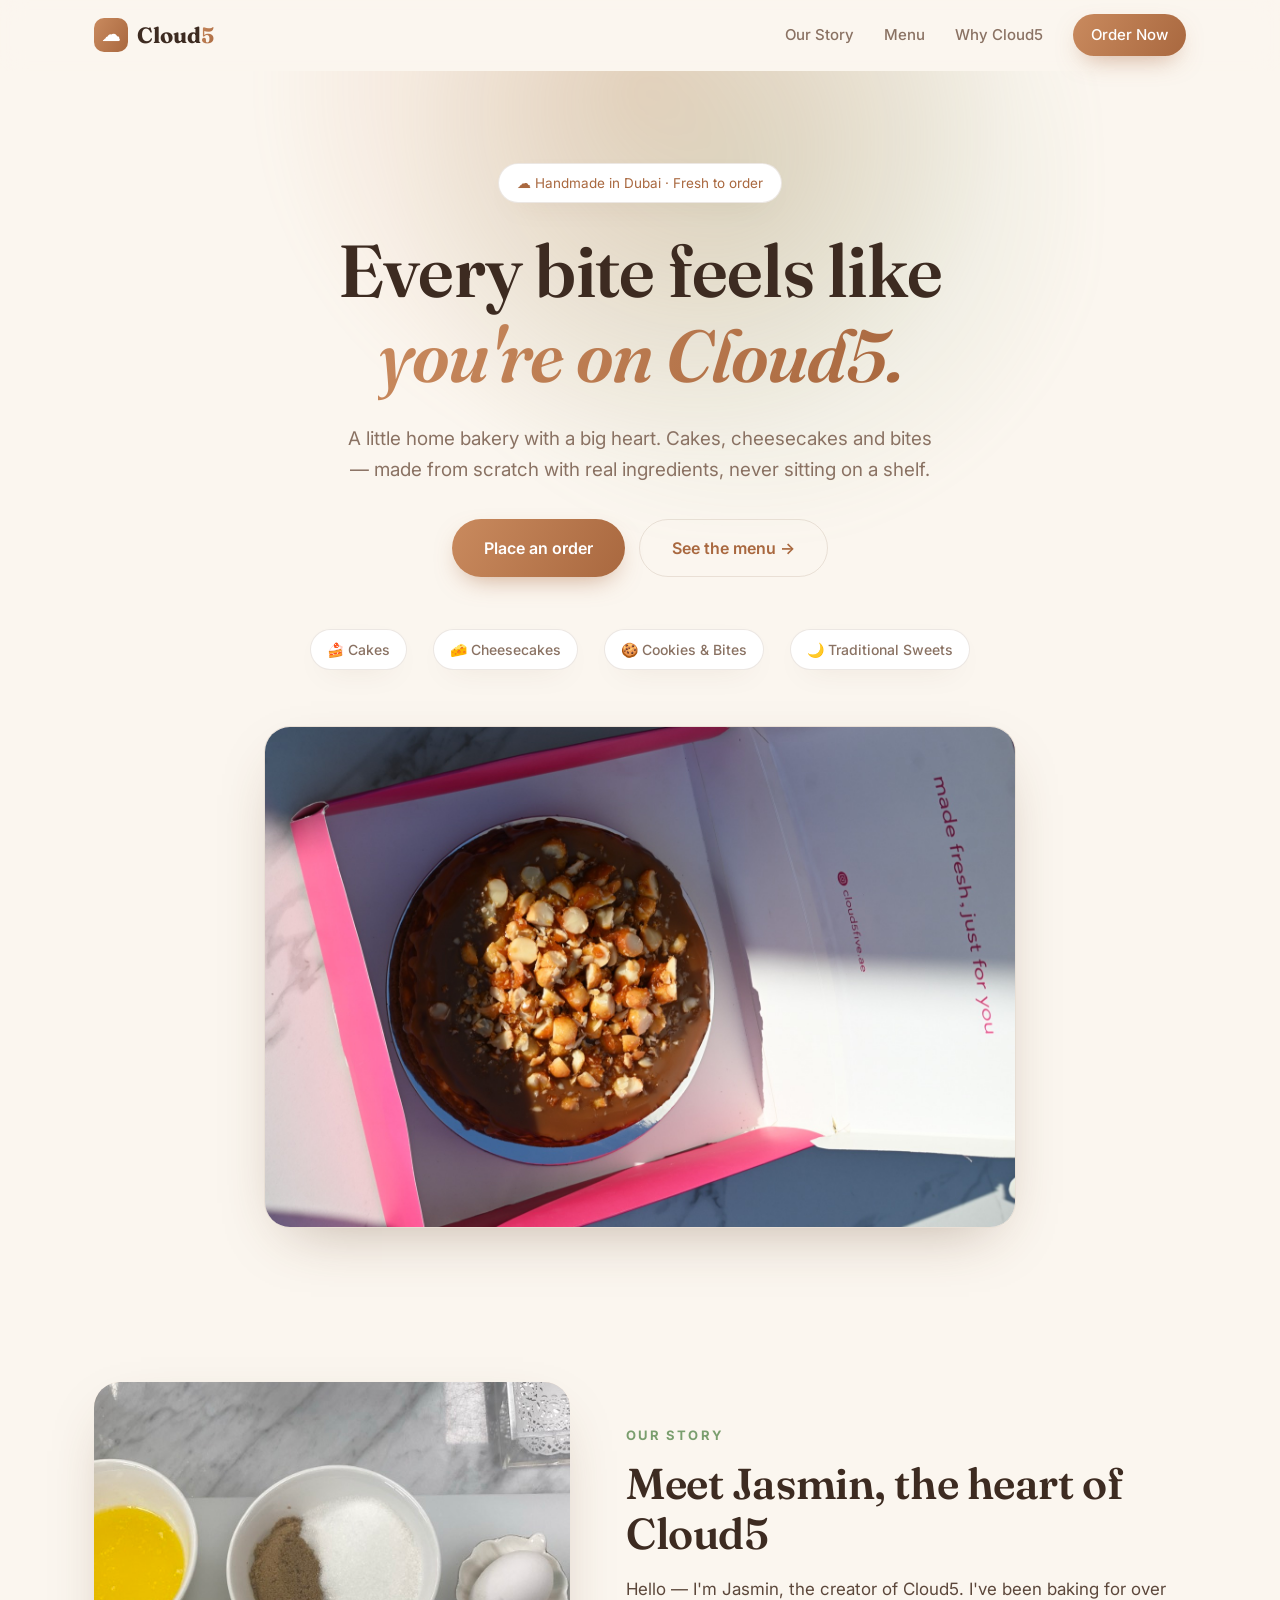
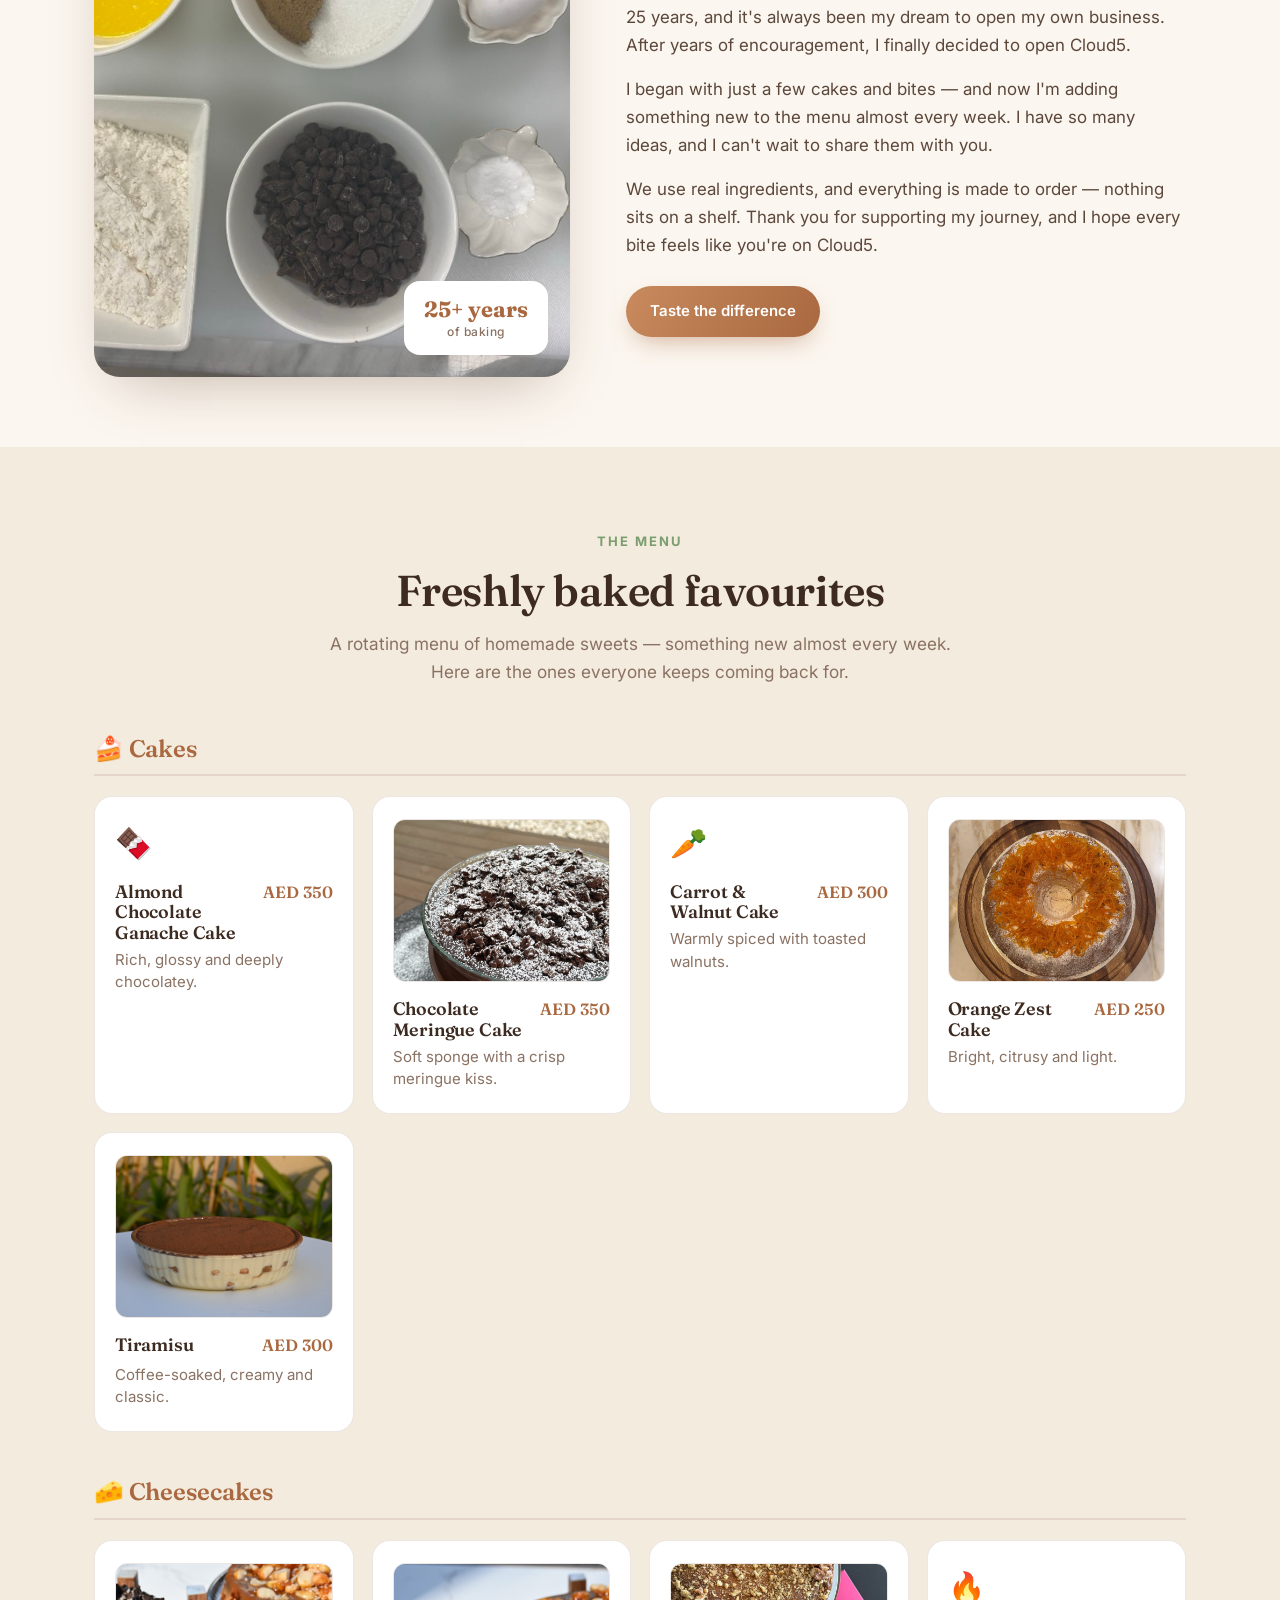
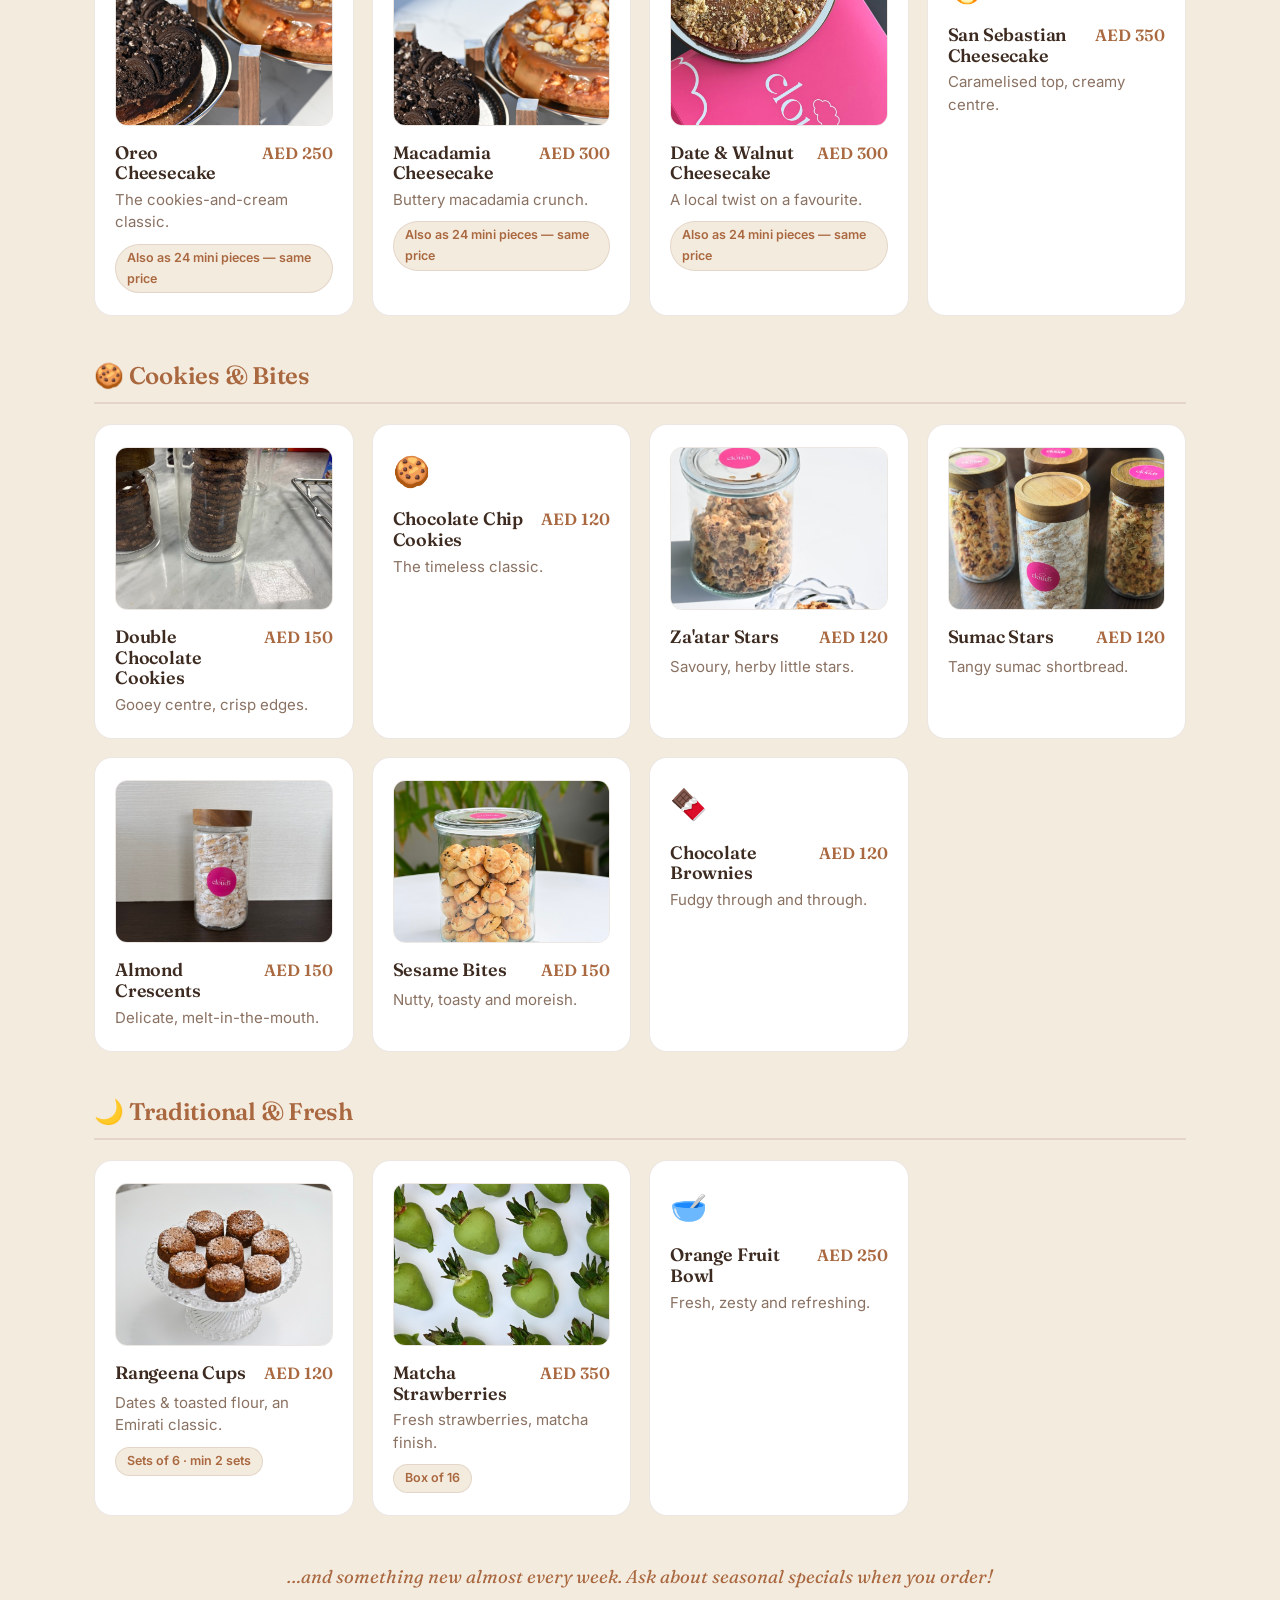
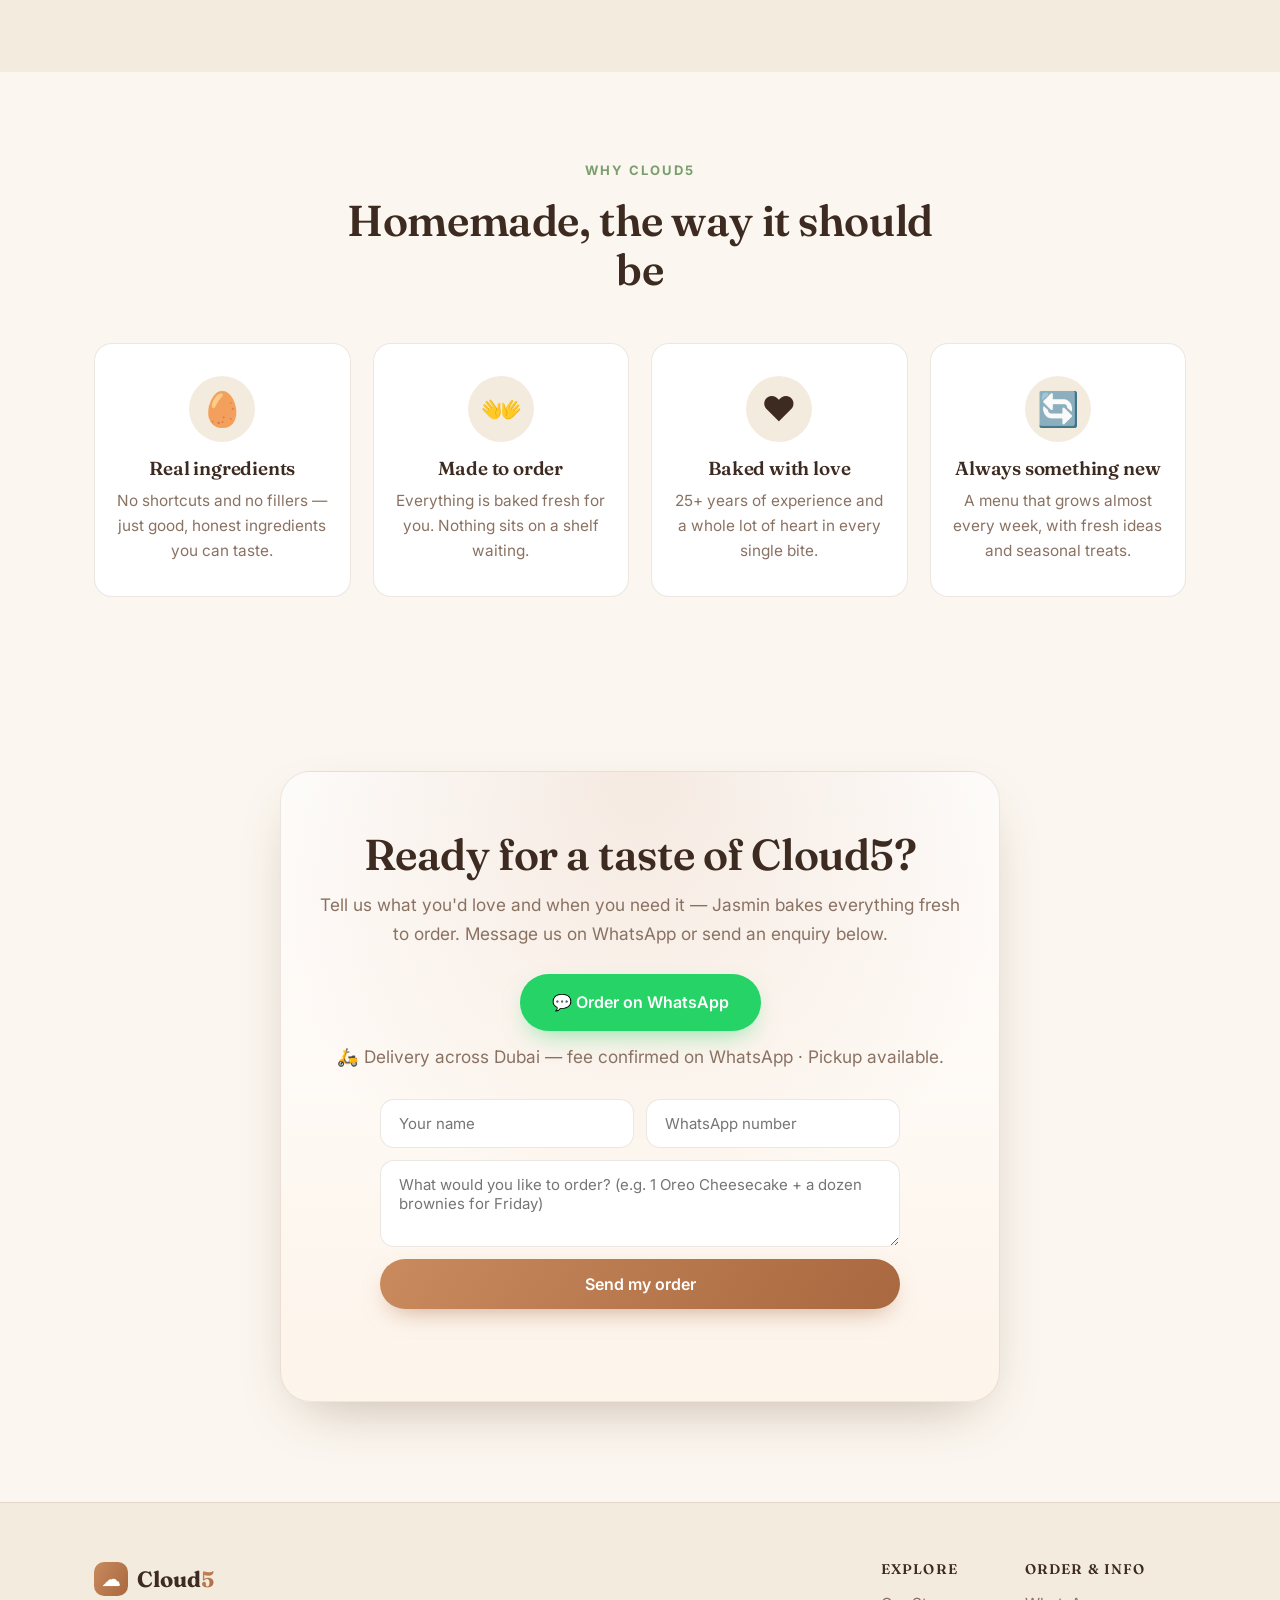
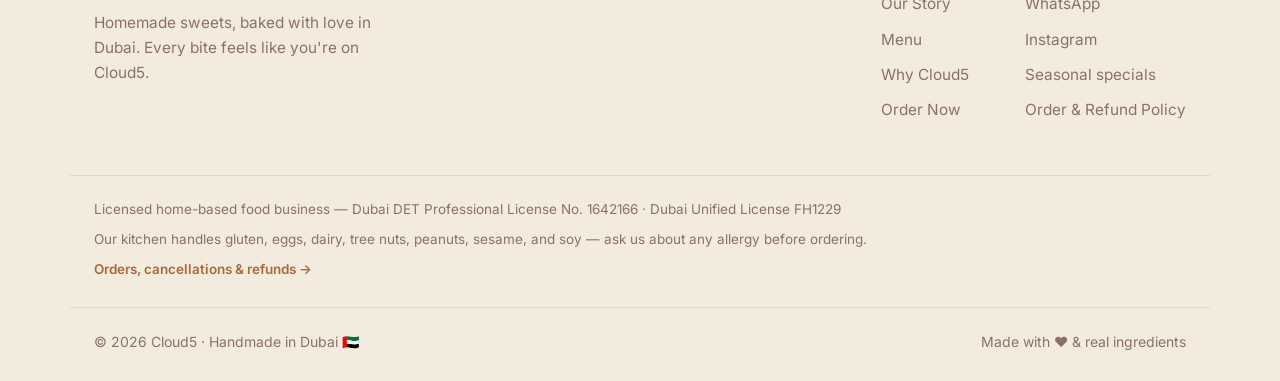
==== index.html @ f08a7a43 "Cloud5 website — initial launch Co-Authored-By: Claude Fable 5 <noreply@anthropic.com>" ====
<!DOCTYPE html>
<html lang="en">
<head>
  <meta charset="UTF-8" />
  <meta name="viewport" content="width=device-width, initial-scale=1.0" />
  <title>Cloud5 — Homemade Sweets, Baked with Love in Dubai</title>
  <meta name="description" content="Cloud5 is a home bakery by Jasmin — cakes, cheesecakes and bites made fresh to order with real ingredients. Every bite feels like you're on Cloud5." />
  <link rel="canonical" href="https://cloud5.ae/" />
  <meta property="og:title" content="Cloud5 — Homemade Sweets, Baked with Love in Dubai" />
  <meta property="og:description" content="Cloud5 is a home bakery by Jasmin — cakes, cheesecakes and bites made fresh to order with real ingredients. Every bite feels like you're on Cloud5." />
  <meta property="og:type" content="website" />
  <meta property="og:url" content="https://cloud5.ae/" />
  <meta property="og:image" content="https://cloud5.ae/assets/img/og-cover.jpg" />
  <link rel="preconnect" href="https://fonts.googleapis.com" />
  <link rel="preconnect" href="https://fonts.gstatic.com" crossorigin />
  <link href="https://fonts.googleapis.com/css2?family=Fraunces:opsz,wght@9..144,400;9..144,500;9..144,600;9..144,700&family=Inter:wght@400;500;600&display=swap" rel="stylesheet" />
  <link rel="stylesheet" href="styles.css" />
  <link rel="icon" href="data:image/svg+xml,<svg xmlns='http://www.w3.org/2000/svg' viewBox='0 0 100 100'><text y='.9em' font-size='88'>🧁</text></svg>" />
  <script type="application/ld+json">
  {
    "@context": "https://schema.org",
    "@type": "Bakery",
    "name": "Cloud5",
    "url": "https://cloud5.ae/",
    "servesCuisine": "Desserts",
    "address": {
      "@type": "PostalAddress",
      "addressLocality": "Dubai",
      "addressCountry": "AE"
    }
  }
  </script>
</head>
<body>
  <!-- Navigation -->
  <header class="nav" id="nav">
    <div class="container nav__inner">
      <a href="#top" class="brand">
        <span class="brand__mark">☁</span>
        <span class="brand__name">Cloud<span class="brand__five">5</span></span>
      </a>
      <nav class="nav__links" id="navLinks">
        <a href="#story">Our Story</a>
        <a href="#menu">Menu</a>
        <a href="#values">Why Cloud5</a>
        <a href="#order" class="btn btn--sm">Order Now</a>
      </nav>
      <button class="nav__toggle" id="navToggle" aria-label="Toggle menu" aria-expanded="false" aria-controls="navLinks">
        <span></span><span></span><span></span>
      </button>
    </div>
  </header>

  <!-- Hero -->
  <section class="hero" id="top">
    <div class="hero__glow"></div>
    <div class="container hero__inner">
      <span class="pill">☁ Handmade in Dubai · Fresh to order</span>
      <h1 class="hero__title">Every bite feels like<br /><span class="grad">you're on Cloud5.</span></h1>
      <p class="hero__sub">A little home bakery with a big heart. Cakes, cheesecakes and bites — made from scratch with real ingredients, never sitting on a shelf.</p>
      <div class="hero__cta">
        <a href="#order" class="btn btn--lg">Place an order</a>
        <a href="#menu" class="btn btn--ghost btn--lg">See the menu →</a>
      </div>
      <div class="hero__tags">
        <span>🍰 Cakes</span><span>🧀 Cheesecakes</span><span>🍪 Cookies &amp; Bites</span><span>🌙 Traditional Sweets</span>
      </div>
      <div class="hero__media">
        <img src="assets/img/hero.jpg" alt="Macadamia cheesecake in an open Cloud5 box — made fresh, just for you" width="1600" height="1066" fetchpriority="high" />
      </div>
    </div>
  </section>

  <!-- Story -->
  <section class="story" id="story">
    <div class="container story__grid">
      <div class="story__media" id="story-visual">
        <img class="story__img" src="assets/img/story-ingredients.jpg" alt="Fresh baking ingredients laid out in Jasmin's kitchen" loading="lazy" width="1000" height="750" />
        <div class="story__badge">25+ years<br /><small>of baking</small></div>
      </div>
      <div class="story__text">
        <span class="eyebrow">Our Story</span>
        <h2>Meet Jasmin, the heart of Cloud5</h2>
        <p>Hello — I'm Jasmin, the creator of Cloud5. I've been baking for over 25 years, and it's always been my dream to open my own business. After years of encouragement, I finally decided to open Cloud5.</p>
        <p>I began with just a few cakes and bites — and now I'm adding something new to the menu almost every week. I have so many ideas, and I can't wait to share them with you.</p>
        <p>We use real ingredients, and everything is made to order — nothing sits on a shelf. Thank you for supporting my journey, and I hope every bite feels like you're on Cloud5.</p>
        <a href="#order" class="btn">Taste the difference</a>
      </div>
    </div>
  </section>

  <!-- Menu -->
  <section class="menu" id="menu">
    <div class="container">
      <div class="section-head">
        <span class="eyebrow">The Menu</span>
        <h2>Freshly baked favourites</h2>
        <p>A rotating menu of homemade sweets — something new almost every week. Here are the ones everyone keeps coming back for.</p>
      </div>

      <div class="menu__group">
        <h3 class="menu__cat">🍰 Cakes</h3>
        <div class="menu__grid">
          <article class="item" data-product="almond-chocolate-ganache-cake"><span class="item__emoji">🍫</span><div class="item__head"><h4>Almond Chocolate Ganache Cake</h4><span class="item__price">AED 350</span></div><p>Rich, glossy and deeply chocolatey.</p></article>
          <article class="item" data-product="chocolate-meringue-cake"><img class="item__img" src="assets/img/menu-chocolate-meringue.jpg" alt="Chocolate Meringue Cake" loading="lazy" width="800" height="1422" /><div class="item__head"><h4>Chocolate Meringue Cake</h4><span class="item__price">AED 350</span></div><p>Soft sponge with a crisp meringue kiss.</p></article>
          <article class="item" data-product="carrot-walnut-cake"><span class="item__emoji">🥕</span><div class="item__head"><h4>Carrot &amp; Walnut Cake</h4><span class="item__price">AED 300</span></div><p>Warmly spiced with toasted walnuts.</p></article>
          <article class="item" data-product="orange-zest-cake"><img class="item__img" src="assets/img/menu-orange-zest.jpg" alt="Orange Zest Cake" loading="lazy" width="800" height="1422" /><div class="item__head"><h4>Orange Zest Cake</h4><span class="item__price">AED 250</span></div><p>Bright, citrusy and light.</p></article>
          <article class="item" data-product="tiramisu"><img class="item__img" src="assets/img/menu-tiramisu.jpg" alt="Tiramisu" loading="lazy" width="800" height="533" /><div class="item__head"><h4>Tiramisu</h4><span class="item__price">AED 300</span></div><p>Coffee-soaked, creamy and classic.</p></article>
        </div>
      </div>

      <div class="menu__group">
        <h3 class="menu__cat">🧀 Cheesecakes</h3>
        <div class="menu__grid">
          <article class="item" data-product="oreo-cheesecake"><img class="item__img" src="assets/img/menu-oreo.jpg" alt="Oreo Cheesecake" loading="lazy" width="800" height="800" /><div class="item__head"><h4>Oreo Cheesecake</h4><span class="item__price">AED 250</span></div><p>The cookies-and-cream classic.</p><span class="item__note">Also as 24 mini pieces — same price</span></article>
          <article class="item" data-product="macadamia-cheesecake"><img class="item__img" src="assets/img/menu-macadamia.jpg" alt="Macadamia Cheesecake" loading="lazy" width="800" height="800" /><div class="item__head"><h4>Macadamia Cheesecake</h4><span class="item__price">AED 300</span></div><p>Buttery macadamia crunch.</p><span class="item__note">Also as 24 mini pieces — same price</span></article>
          <article class="item" data-product="date-walnut-cheesecake"><img class="item__img" src="assets/img/menu-date-walnut.jpg" alt="Date &amp; Walnut Cheesecake" loading="lazy" width="800" height="1422" /><div class="item__head"><h4>Date &amp; Walnut Cheesecake</h4><span class="item__price">AED 300</span></div><p>A local twist on a favourite.</p><span class="item__note">Also as 24 mini pieces — same price</span></article>
          <article class="item" data-product="san-sebastian-cheesecake"><span class="item__emoji">🔥</span><div class="item__head"><h4>San Sebastian Cheesecake</h4><span class="item__price">AED 350</span></div><p>Caramelised top, creamy centre.</p></article>
        </div>
      </div>

      <div class="menu__group">
        <h3 class="menu__cat">🍪 Cookies &amp; Bites</h3>
        <div class="menu__grid">
          <article class="item" data-product="double-chocolate-cookies"><img class="item__img" src="assets/img/menu-double-chocolate.jpg" alt="Double Chocolate Cookies" loading="lazy" width="800" height="1066" /><div class="item__head"><h4>Double Chocolate Cookies</h4><span class="item__price">AED 150</span></div><p>Gooey centre, crisp edges.</p></article>
          <article class="item" data-product="chocolate-chip-cookies"><span class="item__emoji">🍪</span><div class="item__head"><h4>Chocolate Chip Cookies</h4><span class="item__price">AED 120</span></div><p>The timeless classic.</p></article>
          <article class="item" data-product="zaatar-stars"><img class="item__img" src="assets/img/menu-zaatar-stars.jpg" alt="Za'atar Stars" loading="lazy" width="533" height="800" /><div class="item__head"><h4>Za'atar Stars</h4><span class="item__price">AED 120</span></div><p>Savoury, herby little stars.</p></article>
          <article class="item" data-product="sumac-stars"><img class="item__img" src="assets/img/menu-cookie-jars.jpg" alt="Sumac Stars" loading="lazy" width="800" height="1066" /><div class="item__head"><h4>Sumac Stars</h4><span class="item__price">AED 120</span></div><p>Tangy sumac shortbread.</p></article>
          <article class="item" data-product="almond-crescents"><img class="item__img" src="assets/img/menu-almond-crescents.jpg" alt="Almond Crescents" loading="lazy" width="600" height="800" /><div class="item__head"><h4>Almond Crescents</h4><span class="item__price">AED 150</span></div><p>Delicate, melt-in-the-mouth.</p></article>
          <article class="item" data-product="sesame-bites"><img class="item__img" src="assets/img/menu-sesame-bites.jpg" alt="Sesame Bites" loading="lazy" width="800" height="1200" /><div class="item__head"><h4>Sesame Bites</h4><span class="item__price">AED 150</span></div><p>Nutty, toasty and moreish.</p></article>
          <article class="item" data-product="chocolate-brownies"><span class="item__emoji">🍫</span><div class="item__head"><h4>Chocolate Brownies</h4><span class="item__price">AED 120</span></div><p>Fudgy through and through.</p></article>
        </div>
      </div>

      <div class="menu__group">
        <h3 class="menu__cat">🌙 Traditional &amp; Fresh</h3>
        <div class="menu__grid">
          <article class="item" data-product="rangeena-cups"><img class="item__img" src="assets/img/menu-rangeena-cups.jpg" alt="Rangeena Cups" loading="lazy" width="800" height="533" /><div class="item__head"><h4>Rangeena Cups</h4><span class="item__price">AED 120</span></div><p>Dates &amp; toasted flour, an Emirati classic.</p><span class="item__note">Sets of 6 · min 2 sets</span></article>
          <article class="item" data-product="matcha-strawberries"><img class="item__img" src="assets/img/menu-matcha-strawberries.jpg" alt="Matcha Strawberries" loading="lazy" width="800" height="533" /><div class="item__head"><h4>Matcha Strawberries</h4><span class="item__price">AED 350</span></div><p>Fresh strawberries, matcha finish.</p><span class="item__note">Box of 16</span></article>
          <article class="item" data-product="orange-fruit-bowl"><span class="item__emoji">🥣</span><div class="item__head"><h4>Orange Fruit Bowl</h4><span class="item__price">AED 250</span></div><p>Fresh, zesty and refreshing.</p></article>
        </div>
      </div>

      <p class="menu__note">…and something new almost every week. Ask about seasonal specials when you order!</p>
    </div>
  </section>

  <!-- Values -->
  <section class="values" id="values">
    <div class="container">
      <div class="section-head">
        <span class="eyebrow">Why Cloud5</span>
        <h2>Homemade, the way it should be</h2>
      </div>
      <div class="values__grid">
        <article class="vcard"><div class="vcard__icon">🥚</div><h3>Real ingredients</h3><p>No shortcuts and no fillers — just good, honest ingredients you can taste.</p></article>
        <article class="vcard"><div class="vcard__icon">👐</div><h3>Made to order</h3><p>Everything is baked fresh for you. Nothing sits on a shelf waiting.</p></article>
        <article class="vcard"><div class="vcard__icon">❤️</div><h3>Baked with love</h3><p>25+ years of experience and a whole lot of heart in every single bite.</p></article>
        <article class="vcard"><div class="vcard__icon">🔄</div><h3>Always something new</h3><p>A menu that grows almost every week, with fresh ideas and seasonal treats.</p></article>
      </div>
    </div>
  </section>

  <!-- Order / Contact -->
  <section class="cta" id="order">
    <div class="container cta__inner">
      <div class="cta__glow"></div>
      <h2>Ready for a taste of Cloud5?</h2>
      <p>Tell us what you'd love and when you need it — Jasmin bakes everything fresh to order. Message us on WhatsApp or send an enquiry below.</p>
      <a class="btn btn--lg btn--wa" id="waBtn" data-wa href="#order" target="_blank" rel="noopener">💬 Order on WhatsApp</a>
      <p class="cta__delivery">🛵 Delivery across Dubai — fee confirmed on WhatsApp · Pickup available.</p>

      <form class="cta__form" id="orderForm" novalidate>
        <div class="cta__row">
          <input type="text" id="name" placeholder="Your name" aria-label="Your name" required />
          <input type="tel" id="phone" placeholder="WhatsApp number" aria-label="WhatsApp number" required />
        </div>
        <textarea id="details" rows="3" placeholder="What would you like to order? (e.g. 1 Oreo Cheesecake + a dozen brownies for Friday)" aria-label="Order details" required></textarea>
        <button type="submit" class="btn btn--lg btn--block">Send my order</button>
      </form>
      <p class="cta__note" id="formNote"></p>
    </div>
  </section>

  <!-- Footer -->
  <footer class="footer">
    <div class="container footer__inner">
      <div class="footer__brand">
        <a href="#top" class="brand"><span class="brand__mark">☁</span><span class="brand__name">Cloud<span class="brand__five">5</span></span></a>
        <p>Homemade sweets, baked with love in Dubai. Every bite feels like you're on Cloud5.</p>
      </div>
      <div class="footer__cols">
        <div><h4>Explore</h4><a href="#story">Our Story</a><a href="#menu">Menu</a><a href="#values">Why Cloud5</a><a href="#order">Order Now</a></div>
        <div><h4>Order &amp; Info</h4><a data-wa href="#order" target="_blank" rel="noopener">WhatsApp</a><a href="https://www.instagram.com/cloud5.ae/" target="_blank" rel="noopener">Instagram</a><a href="#menu">Seasonal specials</a><a href="policy.html">Order &amp; Refund Policy</a></div>
      </div>
    </div>
    <div class="container footer__legal">
      <p>Licensed home-based food business — Dubai DET Professional License No. 1642166 · Dubai Unified License FH1229</p>
      <p>Our kitchen handles gluten, eggs, dairy, tree nuts, peanuts, sesame, and soy — ask us about any allergy before ordering.</p>
      <p><a href="policy.html">Orders, cancellations &amp; refunds →</a></p>
    </div>
    <div class="container footer__bottom">
      <span>© <span id="year"></span> Cloud5 · Handmade in Dubai 🇦🇪</span>
      <span class="footer__tag">Made with ❤️ &amp; real ingredients</span>
    </div>
  </footer>

  <script src="script.js"></script>
</body>
</html>
---- styles.css ----
/* ===== Cloud5 — warm home-bakery styles ===== */
:root {
  --bg: #fbf6ef;          /* warm cream */
  --bg-2: #f4ebdf;        /* deeper cream */
  --surface: #ffffff;
  --border: rgba(120, 85, 60, 0.14);
  --text: #3d2b21;        /* warm dark brown */
  --muted: #8a7263;
  --brand: #c98a5e;       /* caramel */
  --brand-deep: #a9683f;  /* toasted */
  --accent: #7a9e6e;      /* pistachio */
  --rose: #d98b8b;
  --grad: linear-gradient(120deg, #c98a5e 0%, #a9683f 100%);
  --radius: 18px;
  --radius-sm: 12px;
  --shadow: 0 22px 60px -26px rgba(90, 55, 30, 0.4);
  --shadow-sm: 0 10px 30px -18px rgba(90, 55, 30, 0.35);
  --maxw: 1140px;
  --serif: "Fraunces", Georgia, "Times New Roman", serif;
  --sans: "Inter", -apple-system, BlinkMacSystemFont, "Segoe UI", Roboto, sans-serif;
}

* { box-sizing: border-box; margin: 0; padding: 0; }
html { scroll-behavior: smooth; }
body {
  font-family: var(--sans);
  background: var(--bg);
  color: var(--text);
  line-height: 1.65;
  overflow-x: hidden;
  -webkit-font-smoothing: antialiased;
}
.container { width: 100%; max-width: var(--maxw); margin: 0 auto; padding: 0 24px; }
a { color: inherit; text-decoration: none; }
h1, h2, h3, h4 { font-family: var(--serif); font-weight: 600; letter-spacing: -0.01em; line-height: 1.15; }

/* ===== Buttons ===== */
.btn {
  display: inline-flex; align-items: center; justify-content: center; gap: 8px;
  background: var(--grad); color: #fff; font-weight: 600; font-family: var(--sans);
  padding: 13px 24px; border: none; border-radius: 999px; cursor: pointer; font-size: 15px;
  transition: transform .18s ease, box-shadow .18s ease, opacity .18s ease;
  box-shadow: 0 10px 26px -10px rgba(169, 104, 63, 0.6);
}
.btn:hover { transform: translateY(-2px); box-shadow: 0 16px 34px -12px rgba(169, 104, 63, 0.7); }
.btn--sm { padding: 9px 18px; font-size: 14px; }
.btn--lg { padding: 15px 32px; font-size: 16px; }
.btn--block { width: 100%; }
.btn--ghost { background: transparent; color: var(--brand-deep); border: 1.5px solid var(--border); box-shadow: none; }
.btn--ghost:hover { background: #fff; box-shadow: var(--shadow-sm); }
.btn--wa { background: #25d366; box-shadow: 0 10px 26px -10px rgba(37, 211, 102, 0.6); }
.btn--wa:hover { box-shadow: 0 16px 34px -12px rgba(37, 211, 102, 0.7); }

/* ===== Nav ===== */
.nav {
  position: sticky; top: 0; z-index: 50; backdrop-filter: blur(12px);
  background: rgba(251, 246, 239, 0.72); border-bottom: 1px solid transparent;
  transition: border-color .25s ease, background .25s ease;
}
.nav.scrolled { border-color: var(--border); background: rgba(251, 246, 239, 0.92); }
.nav__inner { display: flex; align-items: center; justify-content: space-between; height: 70px; }
.brand { display: inline-flex; align-items: center; gap: 9px; font-family: var(--serif); font-weight: 700; font-size: 22px; }
.brand__mark { display: grid; place-items: center; width: 34px; height: 34px; border-radius: 10px; background: var(--grad); color: #fff; font-size: 18px; }
.brand__five { background: var(--grad); -webkit-background-clip: text; background-clip: text; color: transparent; }
.nav__links { display: flex; align-items: center; gap: 30px; }
.nav__links > a { color: var(--muted); font-size: 15px; font-weight: 500; transition: color .15s ease; }
.nav__links > a:hover { color: var(--text); }
.nav__links .btn { color: #fff; }
.nav__toggle { display: none; flex-direction: column; gap: 5px; background: none; border: none; cursor: pointer; padding: 6px; }
.nav__toggle span { width: 24px; height: 2px; background: var(--text); border-radius: 2px; transition: .25s; }

/* ===== Hero ===== */
.hero { position: relative; padding: 92px 0 84px; text-align: center; overflow: hidden; }
.hero__glow {
  position: absolute; top: -180px; left: 50%; transform: translateX(-50%);
  width: 900px; height: 640px; pointer-events: none;
  background: radial-gradient(circle at 50% 30%, rgba(201, 138, 94, 0.28), transparent 60%),
              radial-gradient(circle at 62% 46%, rgba(122, 158, 110, 0.20), transparent 55%);
  filter: blur(14px);
}
.hero__inner { position: relative; z-index: 1; max-width: 800px; }
.pill { display: inline-block; margin-bottom: 26px; padding: 8px 18px; border: 1px solid var(--border); border-radius: 999px; background: var(--surface); font-size: 13.5px; color: var(--brand-deep); box-shadow: var(--shadow-sm); }
.hero__title { font-size: clamp(2.5rem, 6.4vw, 4.6rem); font-weight: 600; }
.grad { background: var(--grad); -webkit-background-clip: text; background-clip: text; color: transparent; font-style: italic; }
.hero__sub { margin: 24px auto 0; max-width: 600px; font-size: 1.18rem; color: var(--muted); }
.hero__cta { margin-top: 34px; display: flex; gap: 14px; justify-content: center; flex-wrap: wrap; }
.hero__tags { margin-top: 52px; display: flex; gap: 14px 26px; justify-content: center; flex-wrap: wrap; color: var(--muted); font-weight: 500; }
.hero__tags span { background: var(--surface); border: 1px solid var(--border); padding: 8px 16px; border-radius: 999px; font-size: 14px; box-shadow: var(--shadow-sm); }
.hero__media { margin: 56px auto 0; max-width: 760px; }
.hero__media img {
  display: block; width: 100%; max-width: 100%; height: auto; aspect-ratio: 3 / 2;
  object-fit: cover; border-radius: 26px; border: 1px solid var(--border); box-shadow: var(--shadow);
}

/* ===== Story ===== */
.story { padding: 70px 0; }
.story__grid { display: grid; grid-template-columns: 0.85fr 1fr; gap: 56px; align-items: center; }
.story__media {
  position: relative; aspect-ratio: 4 / 5; border-radius: 26px;
  background: linear-gradient(160deg, #f6e4d3, #eecdb4); display: grid; place-items: center;
  box-shadow: var(--shadow); overflow: hidden;
}
.story__img { position: absolute; inset: 0; width: 100%; max-width: 100%; height: 100%; object-fit: cover; }
.story__badge {
  position: absolute; bottom: 22px; right: 22px; background: #fff; color: var(--brand-deep);
  font-family: var(--serif); font-weight: 700; font-size: 22px; text-align: center; line-height: 1.1;
  padding: 16px 20px; border-radius: 16px; box-shadow: var(--shadow-sm);
}
.story__badge small { display: block; font-family: var(--sans); font-weight: 500; font-size: 12px; color: var(--muted); letter-spacing: 0.04em; margin-top: 4px; }
.story__text .eyebrow { margin-bottom: 12px; }
.story__text h2 { font-size: clamp(1.9rem, 4vw, 2.7rem); margin-bottom: 18px; }
.story__text p { color: #5c473b; margin-bottom: 16px; font-size: 1.06rem; }
.story__text .btn { margin-top: 10px; }

/* ===== Section head ===== */
.eyebrow { display: inline-block; color: var(--accent); font-weight: 700; font-size: 13px; text-transform: uppercase; letter-spacing: 0.16em; font-family: var(--sans); }
.section-head { text-align: center; max-width: 640px; margin: 0 auto 48px; }
.section-head .eyebrow { margin-bottom: 14px; }
.section-head h2 { font-size: clamp(1.9rem, 4vw, 2.7rem); }
.section-head p { margin-top: 14px; color: var(--muted); font-size: 1.08rem; }

/* ===== Menu ===== */
.menu { padding: 80px 0; background: var(--bg-2); }
.menu__group { margin-bottom: 46px; }
.menu__cat { font-size: 1.5rem; color: var(--brand-deep); margin-bottom: 20px; padding-bottom: 12px; border-bottom: 2px solid var(--border); }
.menu__grid { display: grid; grid-template-columns: repeat(auto-fill, minmax(220px, 1fr)); gap: 18px; }
.item {
  background: var(--surface); border: 1px solid var(--border); border-radius: var(--radius);
  padding: 22px 20px; transition: transform .2s ease, box-shadow .2s ease;
}
.item:hover { transform: translateY(-4px); box-shadow: var(--shadow-sm); }
.item__emoji { font-size: 30px; display: block; margin-bottom: 10px; }
.item__img {
  display: block; width: 100%; max-width: 100%; height: auto; aspect-ratio: 4 / 3;
  object-fit: cover; border-radius: var(--radius-sm); border: 1px solid var(--border); margin-bottom: 14px;
}
.item__head { display: flex; align-items: baseline; justify-content: space-between; gap: 10px; margin-bottom: 5px; }
.item h4 { font-size: 1.12rem; margin-bottom: 5px; }
.item__head h4 { margin-bottom: 0; }
.item__price { font-family: var(--serif); font-weight: 600; color: var(--brand-deep); font-size: 1.02rem; white-space: nowrap; }
.item p { color: var(--muted); font-size: 0.94rem; line-height: 1.5; }
.item__note { display: inline-block; margin-top: 10px; padding: 3px 11px; border-radius: 999px; background: var(--bg-2); border: 1px solid var(--border); color: var(--brand-deep); font-size: 12.5px; font-weight: 600; }
.menu__note { text-align: center; margin-top: 8px; color: var(--brand-deep); font-family: var(--serif); font-style: italic; font-size: 1.15rem; }

/* ===== Values ===== */
.values { padding: 84px 0; }
.values__grid { display: grid; grid-template-columns: repeat(4, 1fr); gap: 22px; }
.vcard { text-align: center; padding: 32px 22px; border-radius: var(--radius); background: var(--surface); border: 1px solid var(--border); transition: transform .2s ease, box-shadow .2s ease; }
.vcard:hover { transform: translateY(-4px); box-shadow: var(--shadow-sm); }
.vcard__icon { font-size: 34px; width: 66px; height: 66px; margin: 0 auto 16px; display: grid; place-items: center; border-radius: 50%; background: var(--bg-2); }
.vcard h3 { font-size: 1.18rem; margin-bottom: 8px; }
.vcard p { color: var(--muted); font-size: 0.96rem; }

/* ===== CTA / Order ===== */
.cta { padding: 90px 0 100px; }
.cta__inner {
  position: relative; text-align: center; max-width: 720px; margin: 0 auto; padding: 58px 34px;
  border-radius: 30px; border: 1px solid var(--border);
  background: linear-gradient(180deg, #fff, #fdf4ea); overflow: hidden; box-shadow: var(--shadow);
}
.cta__glow { position: absolute; inset: 0; background: radial-gradient(circle at 50% 0%, rgba(201, 138, 94, 0.18), transparent 60%); pointer-events: none; }
.cta h2 { position: relative; font-size: clamp(1.9rem, 4vw, 2.7rem); }
.cta > .container > .cta__inner > p { position: relative; }
.cta__inner p { position: relative; color: var(--muted); margin-top: 12px; font-size: 1.08rem; }
.btn--wa { position: relative; margin-top: 26px; }
.cta__delivery { font-size: 0.98rem; }
.cta__form { position: relative; margin: 28px auto 0; max-width: 520px; display: grid; gap: 12px; text-align: left; }
.cta__row { display: grid; grid-template-columns: 1fr 1fr; gap: 12px; }
.cta__form input, .cta__form textarea {
  width: 100%; padding: 14px 18px; font-size: 15px; font-family: var(--sans);
  background: #fff; border: 1.5px solid var(--border); border-radius: 14px; color: var(--text); resize: vertical;
}
.cta__form input:focus, .cta__form textarea:focus { outline: none; border-color: var(--brand); box-shadow: 0 0 0 3px rgba(201, 138, 94, 0.15); }
.cta__note { position: relative; min-height: 22px; margin-top: 16px; font-size: 14.5px; color: var(--accent); font-weight: 600; }

/* ===== Footer ===== */
.footer { border-top: 1px solid var(--border); padding: 58px 0 28px; background: var(--bg-2); }
.footer__inner { display: flex; justify-content: space-between; gap: 40px; flex-wrap: wrap; }
.footer__brand { max-width: 320px; }
.footer__brand p { color: var(--muted); margin-top: 12px; font-size: 0.96rem; }
.footer__cols { display: flex; gap: 56px; flex-wrap: wrap; }
.footer__cols h4 { font-size: 14px; margin-bottom: 14px; text-transform: uppercase; letter-spacing: 0.08em; }
.footer__cols a { display: block; color: var(--muted); font-size: 0.96rem; margin-bottom: 10px; transition: color .15s; }
.footer__cols a:hover { color: var(--brand-deep); }
.footer__legal { margin-top: 42px; padding-top: 22px; border-top: 1px solid var(--border); color: var(--muted); font-size: 13.5px; }
.footer__legal p { margin-bottom: 8px; }
.footer__legal a { color: var(--brand-deep); font-weight: 600; }
.footer__legal a:hover { text-decoration: underline; }
.footer__bottom { display: flex; justify-content: space-between; align-items: center; margin-top: 26px; padding-top: 22px; border-top: 1px solid var(--border); color: var(--muted); font-size: 14px; flex-wrap: wrap; gap: 12px; }

/* ===== Policy page ===== */
.policy { padding: 64px 0 84px; }
.policy .container { max-width: 760px; }
.policy h1 { font-size: clamp(2rem, 5vw, 2.9rem); margin: 10px 0 6px; }
.policy section { margin-top: 34px; }
.policy h2 { font-size: 1.3rem; color: var(--brand-deep); margin-bottom: 8px; }
.policy p { color: #5c473b; font-size: 1.02rem; }
.policy a { color: var(--brand-deep); font-weight: 600; }
.policy a:hover { text-decoration: underline; }
.policy p.policy__license { margin-top: 42px; padding-top: 20px; border-top: 1px solid var(--border); color: var(--muted); font-size: 13.5px; }

/* ===== Reveal animation ===== */
.reveal { opacity: 0; transform: translateY(24px); transition: opacity .6s ease, transform .6s ease; }
.reveal.in { opacity: 1; transform: none; }

/* ===== Responsive ===== */
@media (max-width: 900px) {
  .story__grid { grid-template-columns: 1fr; gap: 32px; }
  .story__media { max-width: 380px; margin: 0 auto; }
  .values__grid { grid-template-columns: 1fr 1fr; }
}
@media (max-width: 720px) {
  .nav__links {
    position: fixed; inset: 70px 0 auto 0; flex-direction: column; gap: 0;
    background: var(--bg); border-bottom: 1px solid var(--border); padding: 12px 24px 24px;
    transform: translateY(-130%); transition: transform .3s ease; align-items: stretch;
  }
  .nav__links.open { transform: none; }
  .nav__links > a { padding: 12px 0; }
  .nav__links .btn { margin-top: 8px; }
  .nav__toggle { display: flex; }
  .values__grid { grid-template-columns: 1fr; }
  .cta__row { grid-template-columns: 1fr; }
}
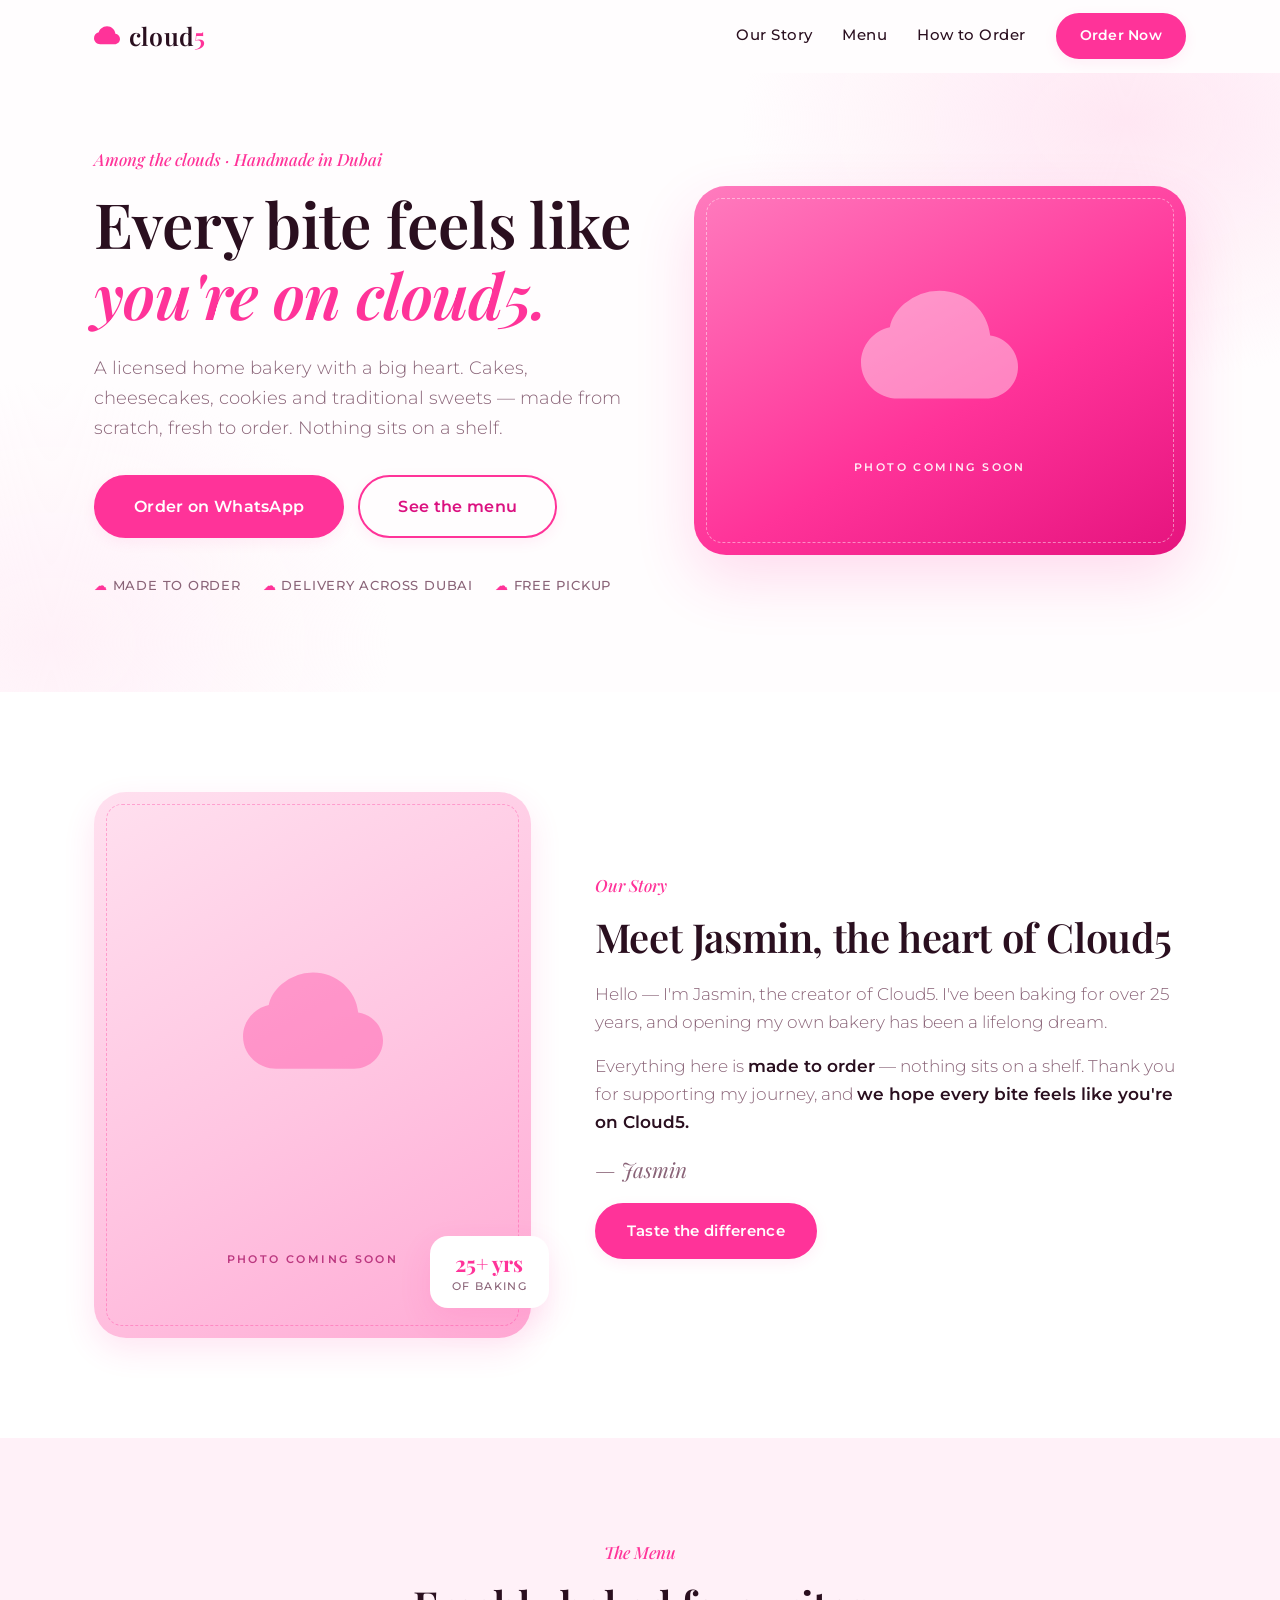
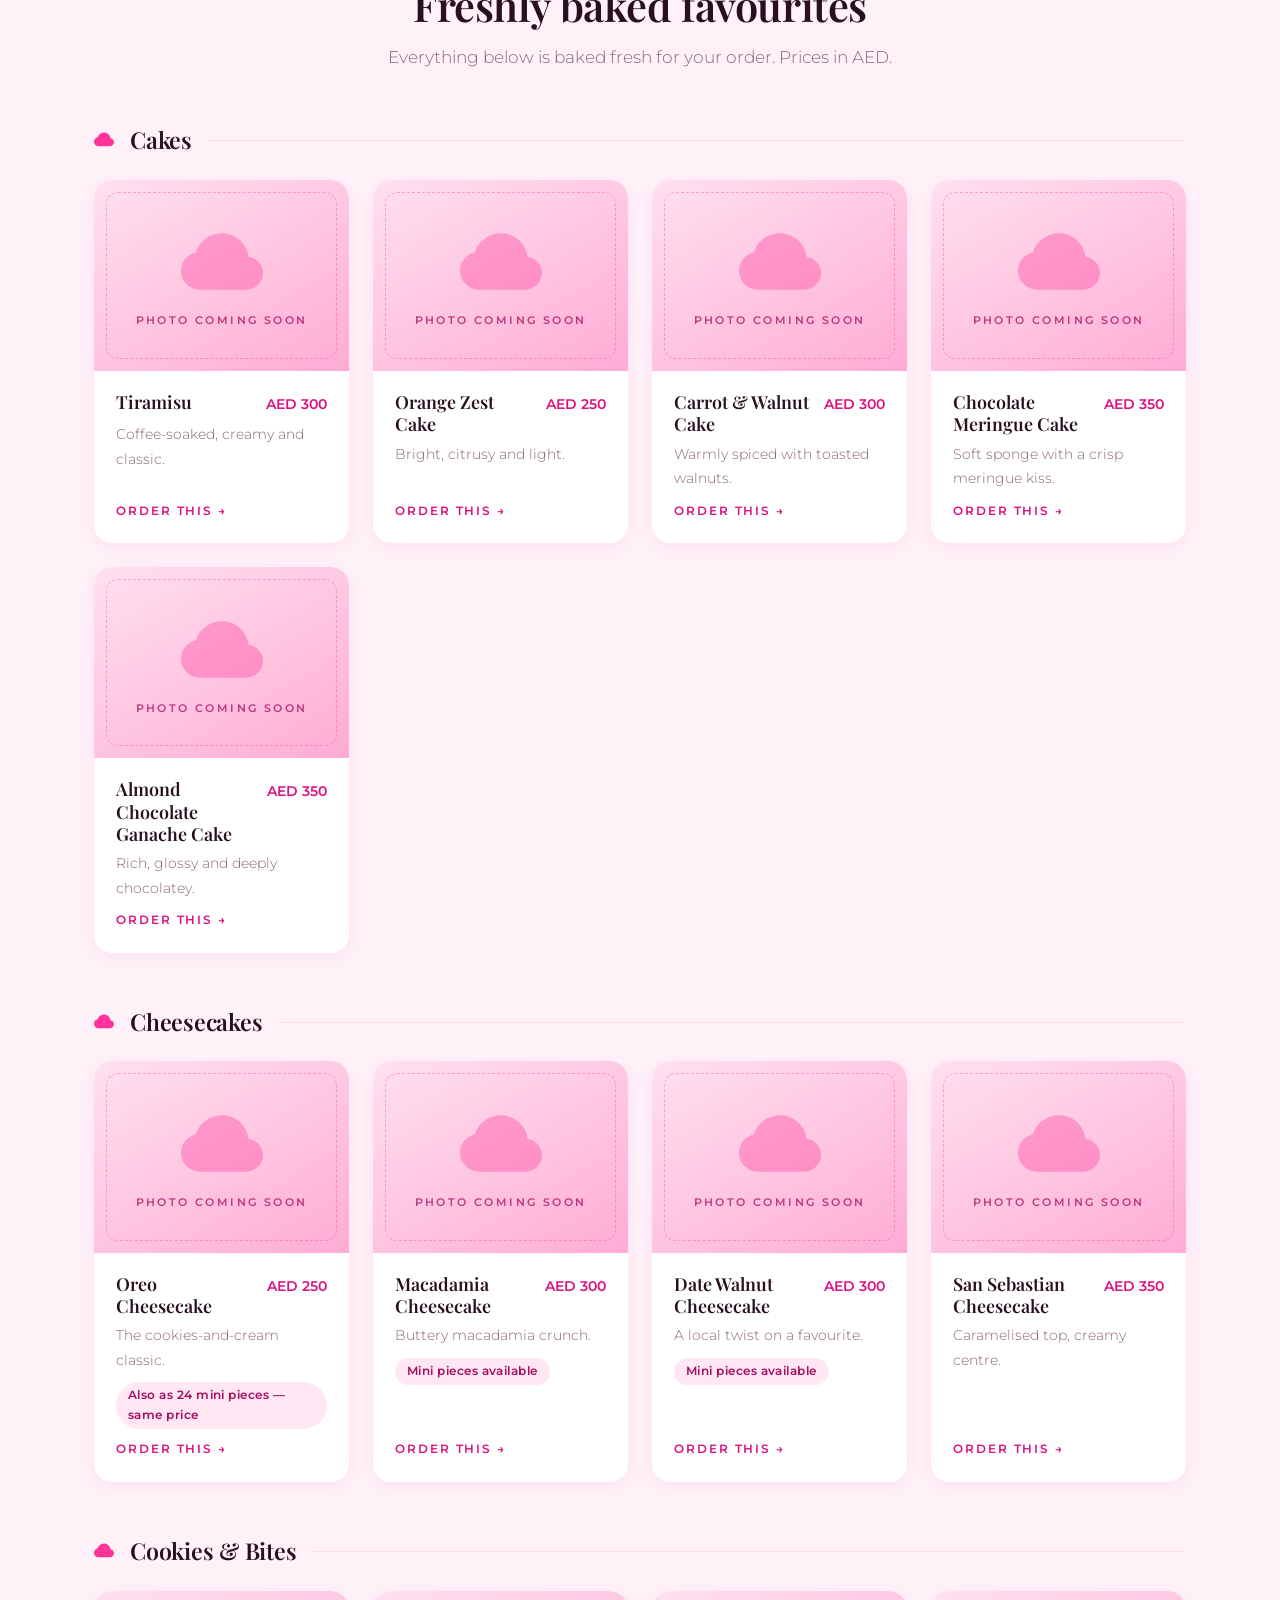
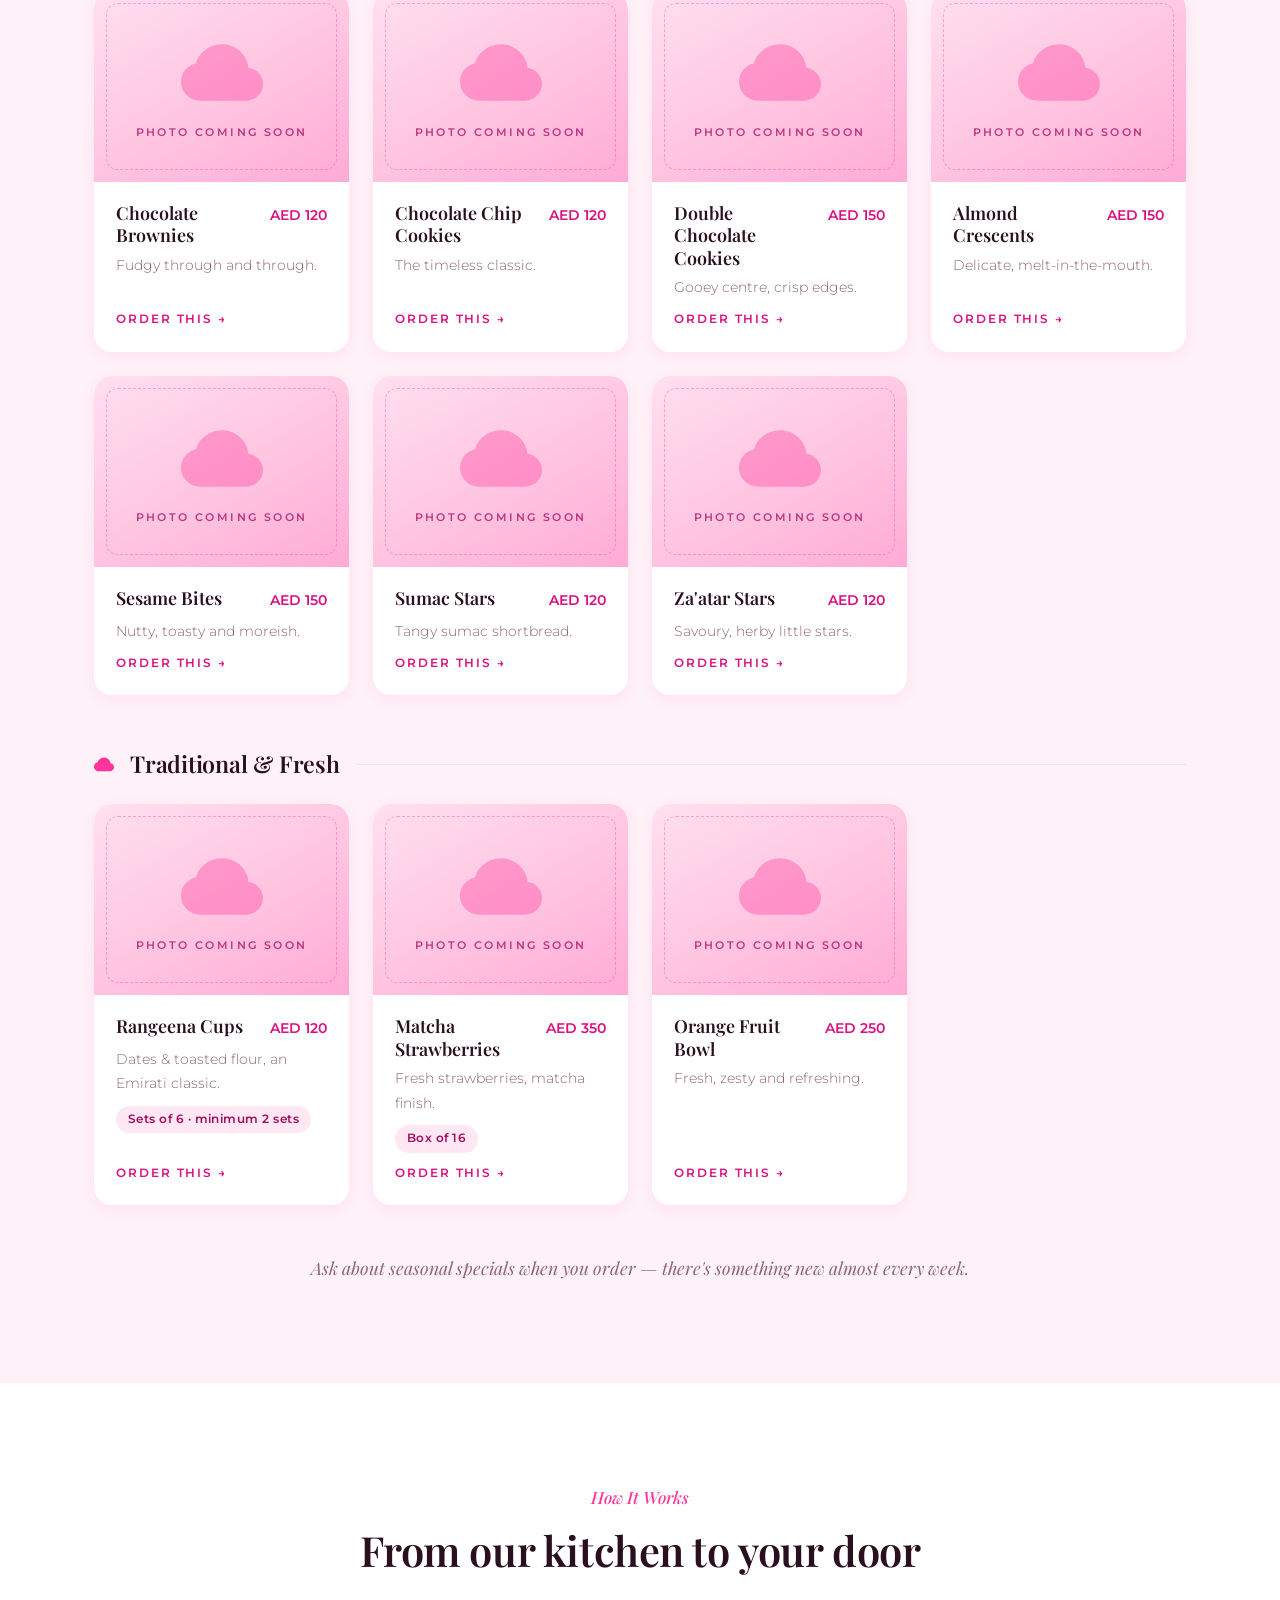
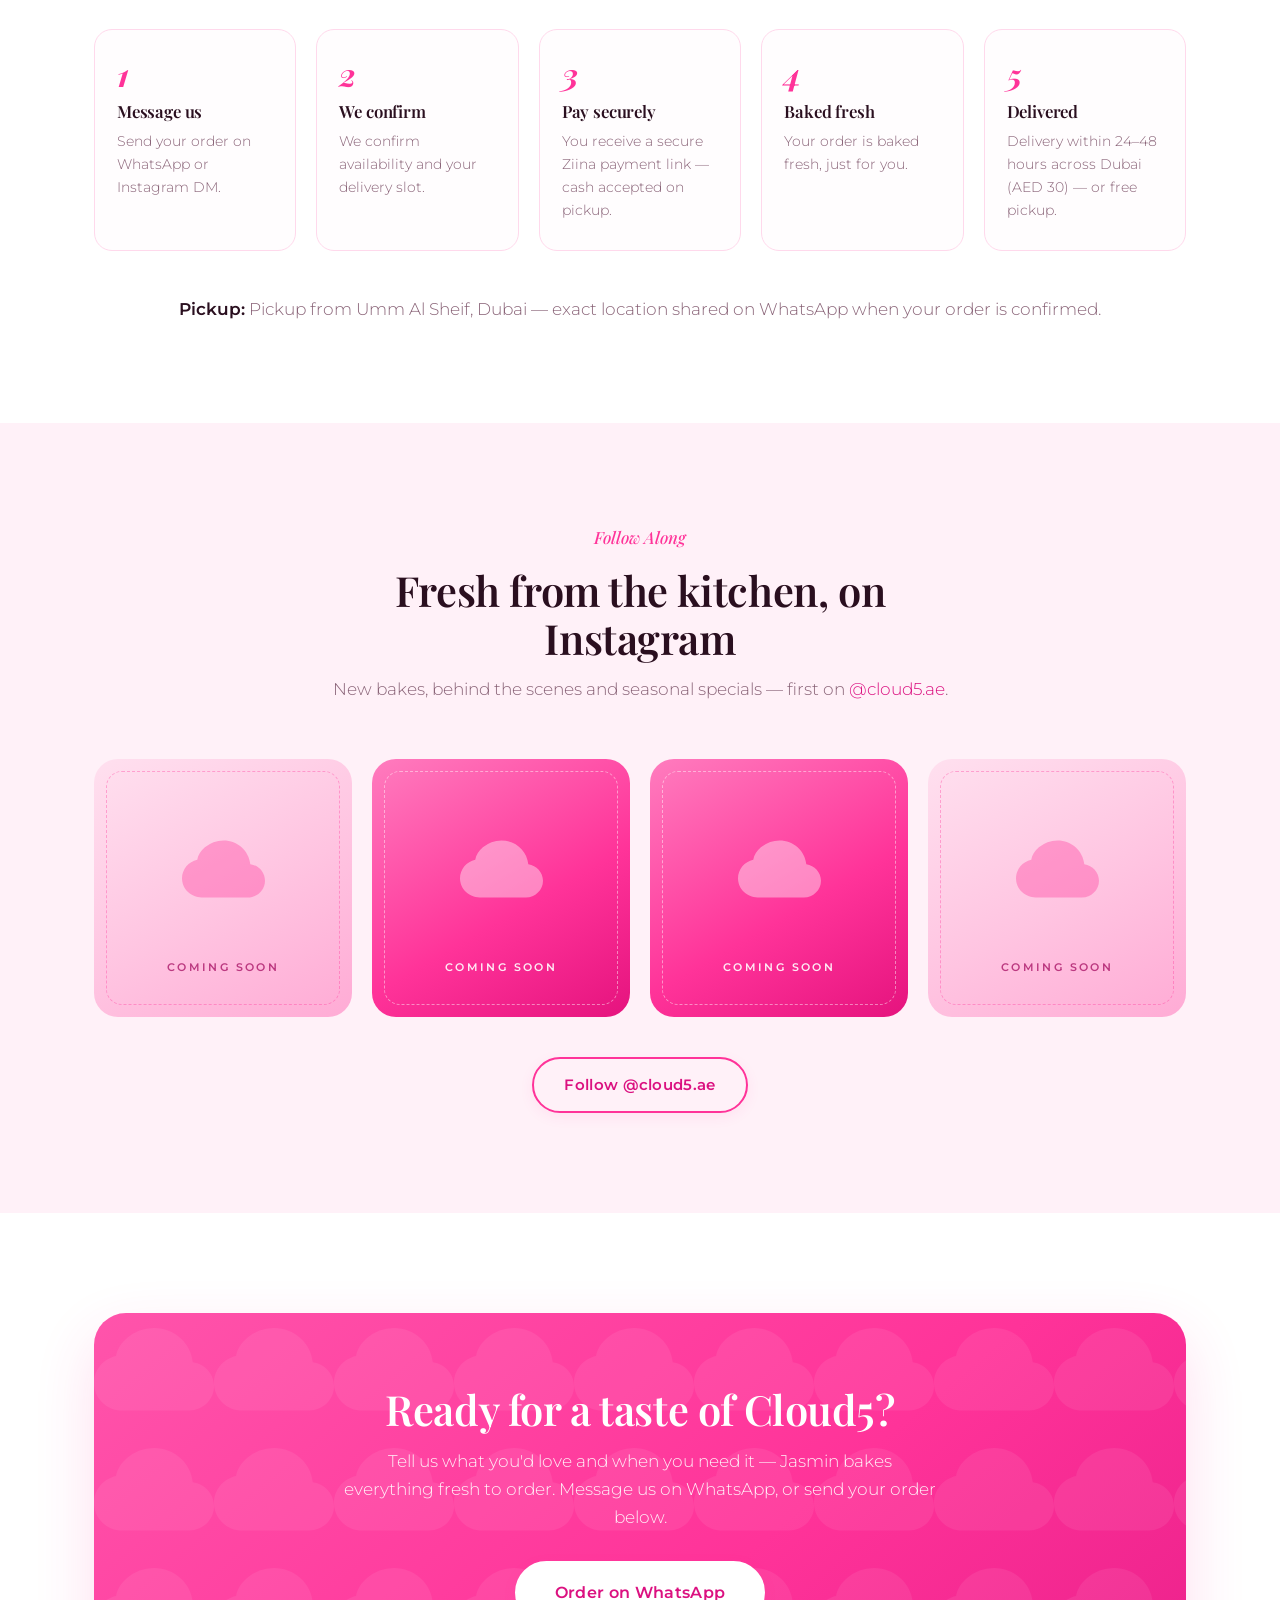
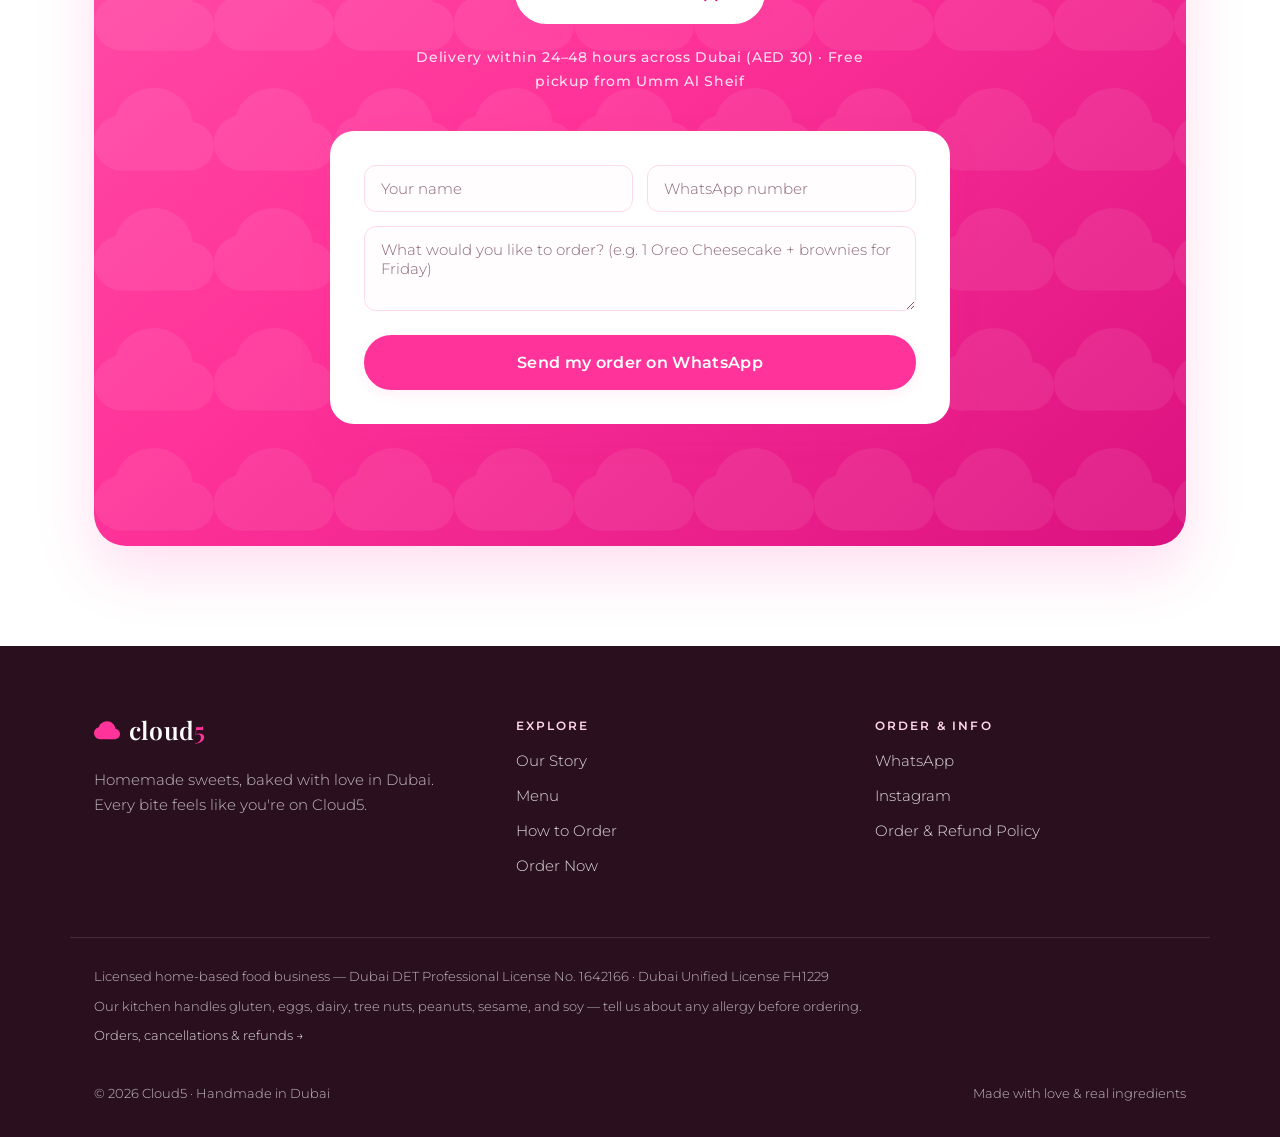
==== commit 0cb13ede: "Full redesign: official pink brand identity, media placeholders for upcoming content Co-Authored-By:" ====
--- a/index.html
+++ b/index.html
@@ -4,18 +4,17 @@
   <meta charset="UTF-8" />
   <meta name="viewport" content="width=device-width, initial-scale=1.0" />
   <title>Cloud5 — Homemade Sweets, Baked with Love in Dubai</title>
-  <meta name="description" content="Cloud5 is a home bakery by Jasmin — cakes, cheesecakes and bites made fresh to order with real ingredients. Every bite feels like you're on Cloud5." />
+  <meta name="description" content="Cloud5 is a licensed home bakery by Jasmin — cakes, cheesecakes, cookies and traditional sweets made fresh to order in Dubai. Every bite feels like you're on Cloud5." />
   <link rel="canonical" href="https://cloud5.ae/" />
   <meta property="og:title" content="Cloud5 — Homemade Sweets, Baked with Love in Dubai" />
-  <meta property="og:description" content="Cloud5 is a home bakery by Jasmin — cakes, cheesecakes and bites made fresh to order with real ingredients. Every bite feels like you're on Cloud5." />
+  <meta property="og:description" content="Cakes, cheesecakes, cookies and traditional sweets made fresh to order in Dubai. Every bite feels like you're on Cloud5." />
   <meta property="og:type" content="website" />
   <meta property="og:url" content="https://cloud5.ae/" />
-  <meta property="og:image" content="https://cloud5.ae/assets/img/og-cover.jpg" />
   <link rel="preconnect" href="https://fonts.googleapis.com" />
   <link rel="preconnect" href="https://fonts.gstatic.com" crossorigin />
-  <link href="https://fonts.googleapis.com/css2?family=Fraunces:opsz,wght@9..144,400;9..144,500;9..144,600;9..144,700&family=Inter:wght@400;500;600&display=swap" rel="stylesheet" />
+  <link href="https://fonts.googleapis.com/css2?family=Playfair+Display:ital,wght@0,400;0,500;0,600;0,700;1,400;1,500;1,700&family=Montserrat:wght@300;400;500;600&display=swap" rel="stylesheet" />
   <link rel="stylesheet" href="styles.css" />
-  <link rel="icon" href="data:image/svg+xml,<svg xmlns='http://www.w3.org/2000/svg' viewBox='0 0 100 100'><text y='.9em' font-size='88'>🧁</text></svg>" />
+  <link rel="icon" href="data:image/svg+xml,%3Csvg xmlns='http://www.w3.org/2000/svg' viewBox='0 0 64 64'%3E%3Crect width='64' height='64' rx='14' fill='%23FF3399'/%3E%3Cpath transform='translate(8 10) scale(3)' fill='%23FFFFFF' d='M4.406 3.342A5.53 5.53 0 0 1 8 2c2.69 0 4.923 2 5.166 4.579C14.758 6.804 16 8.137 16 9.773 16 11.569 14.502 13 12.687 13H3.781C1.708 13 0 11.366 0 9.318c0-1.763 1.266-3.223 2.942-3.593.143-.863.698-1.723 1.464-2.383z'/%3E%3C/svg%3E" />
   <script type="application/ld+json">
   {
     "@context": "https://schema.org",
@@ -23,26 +22,30 @@
     "name": "Cloud5",
     "url": "https://cloud5.ae/",
     "servesCuisine": "Desserts",
+    "priceRange": "AED 120-350",
     "address": {
       "@type": "PostalAddress",
       "addressLocality": "Dubai",
       "addressCountry": "AE"
-    }
+    },
+    "sameAs": ["https://www.instagram.com/cloud5.ae/"]
   }
   </script>
 </head>
 <body>
+  <a class="skip" href="#main">Skip to content</a>
+
   <!-- Navigation -->
   <header class="nav" id="nav">
     <div class="container nav__inner">
-      <a href="#top" class="brand">
-        <span class="brand__mark">☁</span>
-        <span class="brand__name">Cloud<span class="brand__five">5</span></span>
+      <a href="#top" class="brand" aria-label="Cloud5 — home">
+        <svg class="brand__cloud" viewBox="0 0 16 16" aria-hidden="true" focusable="false"><path d="M4.406 3.342A5.53 5.53 0 0 1 8 2c2.69 0 4.923 2 5.166 4.579C14.758 6.804 16 8.137 16 9.773 16 11.569 14.502 13 12.687 13H3.781C1.708 13 0 11.366 0 9.318c0-1.763 1.266-3.223 2.942-3.593.143-.863.698-1.723 1.464-2.383z"/></svg>
+        <span class="brand__name">cloud<em>5</em></span>
       </a>
-      <nav class="nav__links" id="navLinks">
+      <nav class="nav__links" id="navLinks" aria-label="Main navigation">
         <a href="#story">Our Story</a>
         <a href="#menu">Menu</a>
-        <a href="#values">Why Cloud5</a>
+        <a href="#how">How to Order</a>
         <a href="#order" class="btn btn--sm">Order Now</a>
       </nav>
       <button class="nav__toggle" id="navToggle" aria-label="Toggle menu" aria-expanded="false" aria-controls="navLinks">
@@ -51,157 +54,254 @@
     </div>
   </header>
 
-  <!-- Hero -->
-  <section class="hero" id="top">
-    <div class="hero__glow"></div>
-    <div class="container hero__inner">
-      <span class="pill">☁ Handmade in Dubai · Fresh to order</span>
-      <h1 class="hero__title">Every bite feels like<br /><span class="grad">you're on Cloud5.</span></h1>
-      <p class="hero__sub">A little home bakery with a big heart. Cakes, cheesecakes and bites — made from scratch with real ingredients, never sitting on a shelf.</p>
-      <div class="hero__cta">
-        <a href="#order" class="btn btn--lg">Place an order</a>
-        <a href="#menu" class="btn btn--ghost btn--lg">See the menu →</a>
-      </div>
-      <div class="hero__tags">
-        <span>🍰 Cakes</span><span>🧀 Cheesecakes</span><span>🍪 Cookies &amp; Bites</span><span>🌙 Traditional Sweets</span>
-      </div>
-      <div class="hero__media">
-        <img src="assets/img/hero.jpg" alt="Macadamia cheesecake in an open Cloud5 box — made fresh, just for you" width="1600" height="1066" fetchpriority="high" />
-      </div>
-    </div>
-  </section>
-
-  <!-- Story -->
-  <section class="story" id="story">
-    <div class="container story__grid">
-      <div class="story__media" id="story-visual">
-        <img class="story__img" src="assets/img/story-ingredients.jpg" alt="Fresh baking ingredients laid out in Jasmin's kitchen" loading="lazy" width="1000" height="750" />
-        <div class="story__badge">25+ years<br /><small>of baking</small></div>
-      </div>
-      <div class="story__text">
-        <span class="eyebrow">Our Story</span>
-        <h2>Meet Jasmin, the heart of Cloud5</h2>
-        <p>Hello — I'm Jasmin, the creator of Cloud5. I've been baking for over 25 years, and it's always been my dream to open my own business. After years of encouragement, I finally decided to open Cloud5.</p>
-        <p>I began with just a few cakes and bites — and now I'm adding something new to the menu almost every week. I have so many ideas, and I can't wait to share them with you.</p>
-        <p>We use real ingredients, and everything is made to order — nothing sits on a shelf. Thank you for supporting my journey, and I hope every bite feels like you're on Cloud5.</p>
-        <a href="#order" class="btn">Taste the difference</a>
-      </div>
-    </div>
-  </section>
-
-  <!-- Menu -->
-  <section class="menu" id="menu">
-    <div class="container">
-      <div class="section-head">
-        <span class="eyebrow">The Menu</span>
-        <h2>Freshly baked favourites</h2>
-        <p>A rotating menu of homemade sweets — something new almost every week. Here are the ones everyone keeps coming back for.</p>
-      </div>
-
-      <div class="menu__group">
-        <h3 class="menu__cat">🍰 Cakes</h3>
-        <div class="menu__grid">
-          <article class="item" data-product="almond-chocolate-ganache-cake"><span class="item__emoji">🍫</span><div class="item__head"><h4>Almond Chocolate Ganache Cake</h4><span class="item__price">AED 350</span></div><p>Rich, glossy and deeply chocolatey.</p></article>
-          <article class="item" data-product="chocolate-meringue-cake"><img class="item__img" src="assets/img/menu-chocolate-meringue.jpg" alt="Chocolate Meringue Cake" loading="lazy" width="800" height="1422" /><div class="item__head"><h4>Chocolate Meringue Cake</h4><span class="item__price">AED 350</span></div><p>Soft sponge with a crisp meringue kiss.</p></article>
-          <article class="item" data-product="carrot-walnut-cake"><span class="item__emoji">🥕</span><div class="item__head"><h4>Carrot &amp; Walnut Cake</h4><span class="item__price">AED 300</span></div><p>Warmly spiced with toasted walnuts.</p></article>
-          <article class="item" data-product="orange-zest-cake"><img class="item__img" src="assets/img/menu-orange-zest.jpg" alt="Orange Zest Cake" loading="lazy" width="800" height="1422" /><div class="item__head"><h4>Orange Zest Cake</h4><span class="item__price">AED 250</span></div><p>Bright, citrusy and light.</p></article>
-          <article class="item" data-product="tiramisu"><img class="item__img" src="assets/img/menu-tiramisu.jpg" alt="Tiramisu" loading="lazy" width="800" height="533" /><div class="item__head"><h4>Tiramisu</h4><span class="item__price">AED 300</span></div><p>Coffee-soaked, creamy and classic.</p></article>
-        </div>
-      </div>
-
-      <div class="menu__group">
-        <h3 class="menu__cat">🧀 Cheesecakes</h3>
-        <div class="menu__grid">
-          <article class="item" data-product="oreo-cheesecake"><img class="item__img" src="assets/img/menu-oreo.jpg" alt="Oreo Cheesecake" loading="lazy" width="800" height="800" /><div class="item__head"><h4>Oreo Cheesecake</h4><span class="item__price">AED 250</span></div><p>The cookies-and-cream classic.</p><span class="item__note">Also as 24 mini pieces — same price</span></article>
-          <article class="item" data-product="macadamia-cheesecake"><img class="item__img" src="assets/img/menu-macadamia.jpg" alt="Macadamia Cheesecake" loading="lazy" width="800" height="800" /><div class="item__head"><h4>Macadamia Cheesecake</h4><span class="item__price">AED 300</span></div><p>Buttery macadamia crunch.</p><span class="item__note">Also as 24 mini pieces — same price</span></article>
-          <article class="item" data-product="date-walnut-cheesecake"><img class="item__img" src="assets/img/menu-date-walnut.jpg" alt="Date &amp; Walnut Cheesecake" loading="lazy" width="800" height="1422" /><div class="item__head"><h4>Date &amp; Walnut Cheesecake</h4><span class="item__price">AED 300</span></div><p>A local twist on a favourite.</p><span class="item__note">Also as 24 mini pieces — same price</span></article>
-          <article class="item" data-product="san-sebastian-cheesecake"><span class="item__emoji">🔥</span><div class="item__head"><h4>San Sebastian Cheesecake</h4><span class="item__price">AED 350</span></div><p>Caramelised top, creamy centre.</p></article>
-        </div>
-      </div>
-
-      <div class="menu__group">
-        <h3 class="menu__cat">🍪 Cookies &amp; Bites</h3>
-        <div class="menu__grid">
-          <article class="item" data-product="double-chocolate-cookies"><img class="item__img" src="assets/img/menu-double-chocolate.jpg" alt="Double Chocolate Cookies" loading="lazy" width="800" height="1066" /><div class="item__head"><h4>Double Chocolate Cookies</h4><span class="item__price">AED 150</span></div><p>Gooey centre, crisp edges.</p></article>
-          <article class="item" data-product="chocolate-chip-cookies"><span class="item__emoji">🍪</span><div class="item__head"><h4>Chocolate Chip Cookies</h4><span class="item__price">AED 120</span></div><p>The timeless classic.</p></article>
-          <article class="item" data-product="zaatar-stars"><img class="item__img" src="assets/img/menu-zaatar-stars.jpg" alt="Za'atar Stars" loading="lazy" width="533" height="800" /><div class="item__head"><h4>Za'atar Stars</h4><span class="item__price">AED 120</span></div><p>Savoury, herby little stars.</p></article>
-          <article class="item" data-product="sumac-stars"><img class="item__img" src="assets/img/menu-cookie-jars.jpg" alt="Sumac Stars" loading="lazy" width="800" height="1066" /><div class="item__head"><h4>Sumac Stars</h4><span class="item__price">AED 120</span></div><p>Tangy sumac shortbread.</p></article>
-          <article class="item" data-product="almond-crescents"><img class="item__img" src="assets/img/menu-almond-crescents.jpg" alt="Almond Crescents" loading="lazy" width="600" height="800" /><div class="item__head"><h4>Almond Crescents</h4><span class="item__price">AED 150</span></div><p>Delicate, melt-in-the-mouth.</p></article>
-          <article class="item" data-product="sesame-bites"><img class="item__img" src="assets/img/menu-sesame-bites.jpg" alt="Sesame Bites" loading="lazy" width="800" height="1200" /><div class="item__head"><h4>Sesame Bites</h4><span class="item__price">AED 150</span></div><p>Nutty, toasty and moreish.</p></article>
-          <article class="item" data-product="chocolate-brownies"><span class="item__emoji">🍫</span><div class="item__head"><h4>Chocolate Brownies</h4><span class="item__price">AED 120</span></div><p>Fudgy through and through.</p></article>
-        </div>
-      </div>
-
-      <div class="menu__group">
-        <h3 class="menu__cat">🌙 Traditional &amp; Fresh</h3>
-        <div class="menu__grid">
-          <article class="item" data-product="rangeena-cups"><img class="item__img" src="assets/img/menu-rangeena-cups.jpg" alt="Rangeena Cups" loading="lazy" width="800" height="533" /><div class="item__head"><h4>Rangeena Cups</h4><span class="item__price">AED 120</span></div><p>Dates &amp; toasted flour, an Emirati classic.</p><span class="item__note">Sets of 6 · min 2 sets</span></article>
-          <article class="item" data-product="matcha-strawberries"><img class="item__img" src="assets/img/menu-matcha-strawberries.jpg" alt="Matcha Strawberries" loading="lazy" width="800" height="533" /><div class="item__head"><h4>Matcha Strawberries</h4><span class="item__price">AED 350</span></div><p>Fresh strawberries, matcha finish.</p><span class="item__note">Box of 16</span></article>
-          <article class="item" data-product="orange-fruit-bowl"><span class="item__emoji">🥣</span><div class="item__head"><h4>Orange Fruit Bowl</h4><span class="item__price">AED 250</span></div><p>Fresh, zesty and refreshing.</p></article>
-        </div>
-      </div>
-
-      <p class="menu__note">…and something new almost every week. Ask about seasonal specials when you order!</p>
-    </div>
-  </section>
-
-  <!-- Values -->
-  <section class="values" id="values">
-    <div class="container">
-      <div class="section-head">
-        <span class="eyebrow">Why Cloud5</span>
-        <h2>Homemade, the way it should be</h2>
-      </div>
-      <div class="values__grid">
-        <article class="vcard"><div class="vcard__icon">🥚</div><h3>Real ingredients</h3><p>No shortcuts and no fillers — just good, honest ingredients you can taste.</p></article>
-        <article class="vcard"><div class="vcard__icon">👐</div><h3>Made to order</h3><p>Everything is baked fresh for you. Nothing sits on a shelf waiting.</p></article>
-        <article class="vcard"><div class="vcard__icon">❤️</div><h3>Baked with love</h3><p>25+ years of experience and a whole lot of heart in every single bite.</p></article>
-        <article class="vcard"><div class="vcard__icon">🔄</div><h3>Always something new</h3><p>A menu that grows almost every week, with fresh ideas and seasonal treats.</p></article>
-      </div>
-    </div>
-  </section>
-
-  <!-- Order / Contact -->
-  <section class="cta" id="order">
-    <div class="container cta__inner">
-      <div class="cta__glow"></div>
-      <h2>Ready for a taste of Cloud5?</h2>
-      <p>Tell us what you'd love and when you need it — Jasmin bakes everything fresh to order. Message us on WhatsApp or send an enquiry below.</p>
-      <a class="btn btn--lg btn--wa" id="waBtn" data-wa href="#order" target="_blank" rel="noopener">💬 Order on WhatsApp</a>
-      <p class="cta__delivery">🛵 Delivery across Dubai — fee confirmed on WhatsApp · Pickup available.</p>
-
-      <form class="cta__form" id="orderForm" novalidate>
-        <div class="cta__row">
-          <input type="text" id="name" placeholder="Your name" aria-label="Your name" required />
-          <input type="tel" id="phone" placeholder="WhatsApp number" aria-label="WhatsApp number" required />
-        </div>
-        <textarea id="details" rows="3" placeholder="What would you like to order? (e.g. 1 Oreo Cheesecake + a dozen brownies for Friday)" aria-label="Order details" required></textarea>
-        <button type="submit" class="btn btn--lg btn--block">Send my order</button>
-      </form>
-      <p class="cta__note" id="formNote"></p>
-    </div>
-  </section>
+  <main id="main">
+    <!-- Hero -->
+    <section class="hero" id="top">
+      <div class="container hero__inner">
+        <div class="hero__text">
+          <span class="eyebrow">Among the clouds · Handmade in Dubai</span>
+          <h1 class="hero__title">Every bite feels like <span class="accent">you're on cloud5.</span></h1>
+          <p class="hero__sub">A licensed home bakery with a big heart. Cakes, cheesecakes, cookies and traditional sweets — made from scratch, fresh to order. Nothing sits on a shelf.</p>
+          <div class="hero__cta">
+            <a class="btn btn--lg" data-wa href="#order" target="_blank" rel="noopener">Order on WhatsApp</a>
+            <a class="btn btn--ghost btn--lg" href="#menu">See the menu</a>
+          </div>
+          <div class="hero__meta">
+            <span>Made to order</span>
+            <span>Delivery across Dubai</span>
+            <span>Free pickup</span>
+          </div>
+        </div>
+        <div class="hero__media">
+          <div class="ph ph--bold ph--hero" data-media-slot="hero" aria-hidden="true"><span class="ph__soon">Photo coming soon</span></div>
+        </div>
+      </div>
+    </section>
+
+    <!-- Story -->
+    <section class="story" id="story">
+      <div class="container story__grid">
+        <div class="story__media">
+          <div class="ph ph--story" data-media-slot="story" aria-hidden="true"><span class="ph__soon">Photo coming soon</span></div>
+          <div class="story__badge">25+ yrs<small>of baking</small></div>
+        </div>
+        <div class="story__text">
+          <span class="eyebrow">Our Story</span>
+          <h2>Meet Jasmin, the heart of Cloud5</h2>
+          <p>Hello — I'm Jasmin, the creator of Cloud5. I've been baking for over 25 years, and opening my own bakery has been a lifelong dream.</p>
+          <p>Everything here is <strong>made to order</strong> — nothing sits on a shelf. Thank you for supporting my journey, and <strong>we hope every bite feels like you're on Cloud5.</strong></p>
+          <p class="story__sign">— Jasmin</p>
+          <a href="#order" class="btn">Taste the difference</a>
+        </div>
+      </div>
+    </section>
+
+    <!-- Menu -->
+    <section class="menu" id="menu">
+      <div class="container">
+        <div class="section-head">
+          <span class="eyebrow">The Menu</span>
+          <h2>Freshly baked favourites</h2>
+          <p>Everything below is baked fresh for your order. Prices in AED.</p>
+        </div>
+
+        <div class="menu__group">
+          <h3 class="menu__cat"><svg class="cat__cloud" viewBox="0 0 16 16" aria-hidden="true" focusable="false"><path d="M4.406 3.342A5.53 5.53 0 0 1 8 2c2.69 0 4.923 2 5.166 4.579C14.758 6.804 16 8.137 16 9.773 16 11.569 14.502 13 12.687 13H3.781C1.708 13 0 11.366 0 9.318c0-1.763 1.266-3.223 2.942-3.593.143-.863.698-1.723 1.464-2.383z"/></svg>Cakes</h3>
+          <div class="menu__grid">
+            <article class="item">
+              <div class="ph ph--menu" data-media-slot="menu-tiramisu" aria-hidden="true"><span class="ph__soon">Photo coming soon</span></div>
+              <div class="item__body"><div class="item__head"><h4>Tiramisu</h4><span class="item__price">AED 300</span></div><p>Coffee-soaked, creamy and classic.</p><a class="item__order" data-wa data-wa-item="Tiramisu" href="#order" target="_blank" rel="noopener">Order this &rarr;</a></div>
+            </article>
+            <article class="item">
+              <div class="ph ph--menu" data-media-slot="menu-orange-zest-cake" aria-hidden="true"><span class="ph__soon">Photo coming soon</span></div>
+              <div class="item__body"><div class="item__head"><h4>Orange Zest Cake</h4><span class="item__price">AED 250</span></div><p>Bright, citrusy and light.</p><a class="item__order" data-wa data-wa-item="Orange Zest Cake" href="#order" target="_blank" rel="noopener">Order this &rarr;</a></div>
+            </article>
+            <article class="item">
+              <div class="ph ph--menu" data-media-slot="menu-carrot-walnut-cake" aria-hidden="true"><span class="ph__soon">Photo coming soon</span></div>
+              <div class="item__body"><div class="item__head"><h4>Carrot &amp; Walnut Cake</h4><span class="item__price">AED 300</span></div><p>Warmly spiced with toasted walnuts.</p><a class="item__order" data-wa data-wa-item="Carrot &amp; Walnut Cake" href="#order" target="_blank" rel="noopener">Order this &rarr;</a></div>
+            </article>
+            <article class="item">
+              <div class="ph ph--menu" data-media-slot="menu-chocolate-meringue-cake" aria-hidden="true"><span class="ph__soon">Photo coming soon</span></div>
+              <div class="item__body"><div class="item__head"><h4>Chocolate Meringue Cake</h4><span class="item__price">AED 350</span></div><p>Soft sponge with a crisp meringue kiss.</p><a class="item__order" data-wa data-wa-item="Chocolate Meringue Cake" href="#order" target="_blank" rel="noopener">Order this &rarr;</a></div>
+            </article>
+            <article class="item">
+              <div class="ph ph--menu" data-media-slot="menu-almond-chocolate-ganache-cake" aria-hidden="true"><span class="ph__soon">Photo coming soon</span></div>
+              <div class="item__body"><div class="item__head"><h4>Almond Chocolate Ganache Cake</h4><span class="item__price">AED 350</span></div><p>Rich, glossy and deeply chocolatey.</p><a class="item__order" data-wa data-wa-item="Almond Chocolate Ganache Cake" href="#order" target="_blank" rel="noopener">Order this &rarr;</a></div>
+            </article>
+          </div>
+        </div>
+
+        <div class="menu__group">
+          <h3 class="menu__cat"><svg class="cat__cloud" viewBox="0 0 16 16" aria-hidden="true" focusable="false"><path d="M4.406 3.342A5.53 5.53 0 0 1 8 2c2.69 0 4.923 2 5.166 4.579C14.758 6.804 16 8.137 16 9.773 16 11.569 14.502 13 12.687 13H3.781C1.708 13 0 11.366 0 9.318c0-1.763 1.266-3.223 2.942-3.593.143-.863.698-1.723 1.464-2.383z"/></svg>Cheesecakes</h3>
+          <div class="menu__grid">
+            <article class="item">
+              <div class="ph ph--menu" data-media-slot="menu-oreo-cheesecake" aria-hidden="true"><span class="ph__soon">Photo coming soon</span></div>
+              <div class="item__body"><div class="item__head"><h4>Oreo Cheesecake</h4><span class="item__price">AED 250</span></div><p>The cookies-and-cream classic.</p><span class="item__note">Also as 24 mini pieces — same price</span><a class="item__order" data-wa data-wa-item="Oreo Cheesecake" href="#order" target="_blank" rel="noopener">Order this &rarr;</a></div>
+            </article>
+            <article class="item">
+              <div class="ph ph--menu" data-media-slot="menu-macadamia-cheesecake" aria-hidden="true"><span class="ph__soon">Photo coming soon</span></div>
+              <div class="item__body"><div class="item__head"><h4>Macadamia Cheesecake</h4><span class="item__price">AED 300</span></div><p>Buttery macadamia crunch.</p><span class="item__note">Mini pieces available</span><a class="item__order" data-wa data-wa-item="Macadamia Cheesecake" href="#order" target="_blank" rel="noopener">Order this &rarr;</a></div>
+            </article>
+            <article class="item">
+              <div class="ph ph--menu" data-media-slot="menu-date-walnut-cheesecake" aria-hidden="true"><span class="ph__soon">Photo coming soon</span></div>
+              <div class="item__body"><div class="item__head"><h4>Date Walnut Cheesecake</h4><span class="item__price">AED 300</span></div><p>A local twist on a favourite.</p><span class="item__note">Mini pieces available</span><a class="item__order" data-wa data-wa-item="Date Walnut Cheesecake" href="#order" target="_blank" rel="noopener">Order this &rarr;</a></div>
+            </article>
+            <article class="item">
+              <div class="ph ph--menu" data-media-slot="menu-san-sebastian-cheesecake" aria-hidden="true"><span class="ph__soon">Photo coming soon</span></div>
+              <div class="item__body"><div class="item__head"><h4>San Sebastian Cheesecake</h4><span class="item__price">AED 350</span></div><p>Caramelised top, creamy centre.</p><a class="item__order" data-wa data-wa-item="San Sebastian Cheesecake" href="#order" target="_blank" rel="noopener">Order this &rarr;</a></div>
+            </article>
+          </div>
+        </div>
+
+        <div class="menu__group">
+          <h3 class="menu__cat"><svg class="cat__cloud" viewBox="0 0 16 16" aria-hidden="true" focusable="false"><path d="M4.406 3.342A5.53 5.53 0 0 1 8 2c2.69 0 4.923 2 5.166 4.579C14.758 6.804 16 8.137 16 9.773 16 11.569 14.502 13 12.687 13H3.781C1.708 13 0 11.366 0 9.318c0-1.763 1.266-3.223 2.942-3.593.143-.863.698-1.723 1.464-2.383z"/></svg>Cookies &amp; Bites</h3>
+          <div class="menu__grid">
+            <article class="item">
+              <div class="ph ph--menu" data-media-slot="menu-chocolate-brownies" aria-hidden="true"><span class="ph__soon">Photo coming soon</span></div>
+              <div class="item__body"><div class="item__head"><h4>Chocolate Brownies</h4><span class="item__price">AED 120</span></div><p>Fudgy through and through.</p><a class="item__order" data-wa data-wa-item="Chocolate Brownies" href="#order" target="_blank" rel="noopener">Order this &rarr;</a></div>
+            </article>
+            <article class="item">
+              <div class="ph ph--menu" data-media-slot="menu-chocolate-chip-cookies" aria-hidden="true"><span class="ph__soon">Photo coming soon</span></div>
+              <div class="item__body"><div class="item__head"><h4>Chocolate Chip Cookies</h4><span class="item__price">AED 120</span></div><p>The timeless classic.</p><a class="item__order" data-wa data-wa-item="Chocolate Chip Cookies" href="#order" target="_blank" rel="noopener">Order this &rarr;</a></div>
+            </article>
+            <article class="item">
+              <div class="ph ph--menu" data-media-slot="menu-double-chocolate-cookies" aria-hidden="true"><span class="ph__soon">Photo coming soon</span></div>
+              <div class="item__body"><div class="item__head"><h4>Double Chocolate Cookies</h4><span class="item__price">AED 150</span></div><p>Gooey centre, crisp edges.</p><a class="item__order" data-wa data-wa-item="Double Chocolate Cookies" href="#order" target="_blank" rel="noopener">Order this &rarr;</a></div>
+            </article>
+            <article class="item">
+              <div class="ph ph--menu" data-media-slot="menu-almond-crescents" aria-hidden="true"><span class="ph__soon">Photo coming soon</span></div>
+              <div class="item__body"><div class="item__head"><h4>Almond Crescents</h4><span class="item__price">AED 150</span></div><p>Delicate, melt-in-the-mouth.</p><a class="item__order" data-wa data-wa-item="Almond Crescents" href="#order" target="_blank" rel="noopener">Order this &rarr;</a></div>
+            </article>
+            <article class="item">
+              <div class="ph ph--menu" data-media-slot="menu-sesame-bites" aria-hidden="true"><span class="ph__soon">Photo coming soon</span></div>
+              <div class="item__body"><div class="item__head"><h4>Sesame Bites</h4><span class="item__price">AED 150</span></div><p>Nutty, toasty and moreish.</p><a class="item__order" data-wa data-wa-item="Sesame Bites" href="#order" target="_blank" rel="noopener">Order this &rarr;</a></div>
+            </article>
+            <article class="item">
+              <div class="ph ph--menu" data-media-slot="menu-sumac-stars" aria-hidden="true"><span class="ph__soon">Photo coming soon</span></div>
+              <div class="item__body"><div class="item__head"><h4>Sumac Stars</h4><span class="item__price">AED 120</span></div><p>Tangy sumac shortbread.</p><a class="item__order" data-wa data-wa-item="Sumac Stars" href="#order" target="_blank" rel="noopener">Order this &rarr;</a></div>
+            </article>
+            <article class="item">
+              <div class="ph ph--menu" data-media-slot="menu-zaatar-stars" aria-hidden="true"><span class="ph__soon">Photo coming soon</span></div>
+              <div class="item__body"><div class="item__head"><h4>Za'atar Stars</h4><span class="item__price">AED 120</span></div><p>Savoury, herby little stars.</p><a class="item__order" data-wa data-wa-item="Za'atar Stars" href="#order" target="_blank" rel="noopener">Order this &rarr;</a></div>
+            </article>
+          </div>
+        </div>
+
+        <div class="menu__group">
+          <h3 class="menu__cat"><svg class="cat__cloud" viewBox="0 0 16 16" aria-hidden="true" focusable="false"><path d="M4.406 3.342A5.53 5.53 0 0 1 8 2c2.69 0 4.923 2 5.166 4.579C14.758 6.804 16 8.137 16 9.773 16 11.569 14.502 13 12.687 13H3.781C1.708 13 0 11.366 0 9.318c0-1.763 1.266-3.223 2.942-3.593.143-.863.698-1.723 1.464-2.383z"/></svg>Traditional &amp; Fresh</h3>
+          <div class="menu__grid">
+            <article class="item">
+              <div class="ph ph--menu" data-media-slot="menu-rangeena-cups" aria-hidden="true"><span class="ph__soon">Photo coming soon</span></div>
+              <div class="item__body"><div class="item__head"><h4>Rangeena Cups</h4><span class="item__price">AED 120</span></div><p>Dates &amp; toasted flour, an Emirati classic.</p><span class="item__note">Sets of 6 · minimum 2 sets</span><a class="item__order" data-wa data-wa-item="Rangeena Cups" href="#order" target="_blank" rel="noopener">Order this &rarr;</a></div>
+            </article>
+            <article class="item">
+              <div class="ph ph--menu" data-media-slot="menu-matcha-strawberries" aria-hidden="true"><span class="ph__soon">Photo coming soon</span></div>
+              <div class="item__body"><div class="item__head"><h4>Matcha Strawberries</h4><span class="item__price">AED 350</span></div><p>Fresh strawberries, matcha finish.</p><span class="item__note">Box of 16</span><a class="item__order" data-wa data-wa-item="Matcha Strawberries" href="#order" target="_blank" rel="noopener">Order this &rarr;</a></div>
+            </article>
+            <article class="item">
+              <div class="ph ph--menu" data-media-slot="menu-orange-fruit-bowl" aria-hidden="true"><span class="ph__soon">Photo coming soon</span></div>
+              <div class="item__body"><div class="item__head"><h4>Orange Fruit Bowl</h4><span class="item__price">AED 250</span></div><p>Fresh, zesty and refreshing.</p><a class="item__order" data-wa data-wa-item="Orange Fruit Bowl" href="#order" target="_blank" rel="noopener">Order this &rarr;</a></div>
+            </article>
+          </div>
+        </div>
+
+        <p class="menu__note">Ask about seasonal specials when you order — there's something new almost every week.</p>
+      </div>
+    </section>
+
+    <!-- How ordering works -->
+    <section class="how" id="how">
+      <div class="container">
+        <div class="section-head">
+          <span class="eyebrow">How It Works</span>
+          <h2>From our kitchen to your door</h2>
+        </div>
+        <div class="how__grid">
+          <article class="step"><div class="step__num">1</div><h3>Message us</h3><p>Send your order on WhatsApp or Instagram DM.</p></article>
+          <article class="step"><div class="step__num">2</div><h3>We confirm</h3><p>We confirm availability and your delivery slot.</p></article>
+          <article class="step"><div class="step__num">3</div><h3>Pay securely</h3><p>You receive a secure Ziina payment link — cash accepted on pickup.</p></article>
+          <article class="step"><div class="step__num">4</div><h3>Baked fresh</h3><p>Your order is baked fresh, just for you.</p></article>
+          <article class="step"><div class="step__num">5</div><h3>Delivered</h3><p>Delivery within 24&ndash;48 hours across Dubai (AED 30) — or free pickup.</p></article>
+        </div>
+        <p class="how__pickup"><strong>Pickup:</strong> Pickup from Umm Al Sheif, Dubai — exact location shared on WhatsApp when your order is confirmed.</p>
+      </div>
+    </section>
+
+    <!-- Instagram -->
+    <section class="insta" id="instagram">
+      <div class="container">
+        <div class="section-head">
+          <span class="eyebrow">Follow Along</span>
+          <h2>Fresh from the kitchen, on Instagram</h2>
+          <p>New bakes, behind the scenes and seasonal specials — first on <a href="https://www.instagram.com/cloud5.ae/" target="_blank" rel="noopener">@cloud5.ae</a>.</p>
+        </div>
+        <div class="insta__grid">
+          <div class="ph ph--square" data-media-slot="insta-1" aria-hidden="true"><span class="ph__soon">Coming soon</span></div>
+          <div class="ph ph--bold ph--square" data-media-slot="insta-2" aria-hidden="true"><span class="ph__soon">Coming soon</span></div>
+          <div class="ph ph--bold ph--square" data-media-slot="insta-3" aria-hidden="true"><span class="ph__soon">Coming soon</span></div>
+          <div class="ph ph--square" data-media-slot="insta-4" aria-hidden="true"><span class="ph__soon">Coming soon</span></div>
+        </div>
+        <div class="insta__cta">
+          <a class="btn btn--ghost" href="https://www.instagram.com/cloud5.ae/" target="_blank" rel="noopener">Follow @cloud5.ae</a>
+        </div>
+      </div>
+    </section>
+
+    <!-- Order -->
+    <section class="order" id="order">
+      <div class="container">
+        <div class="order__panel">
+          <h2>Ready for a taste of Cloud5?</h2>
+          <p>Tell us what you'd love and when you need it — Jasmin bakes everything fresh to order. Message us on WhatsApp, or send your order below.</p>
+          <a class="btn btn--light btn--lg" data-wa href="#order" target="_blank" rel="noopener">Order on WhatsApp</a>
+          <p class="order__delivery">Delivery within 24&ndash;48 hours across Dubai (AED 30) · Free pickup from Umm Al Sheif</p>
+
+          <form class="order__form" id="orderForm" novalidate>
+            <div class="order__row">
+              <input type="text" id="name" name="name" placeholder="Your name" aria-label="Your name" autocomplete="name" required />
+              <input type="tel" id="phone" name="phone" placeholder="WhatsApp number" aria-label="WhatsApp number" autocomplete="tel" required />
+            </div>
+            <textarea id="details" name="details" rows="3" placeholder="What would you like to order? (e.g. 1 Oreo Cheesecake + brownies for Friday)" aria-label="Order details" required></textarea>
+            <button type="submit" class="btn btn--lg btn--block">Send my order on WhatsApp</button>
+          </form>
+          <p class="order__note" id="formNote" role="status" aria-live="polite"></p>
+        </div>
+      </div>
+    </section>
+  </main>
 
   <!-- Footer -->
   <footer class="footer">
     <div class="container footer__inner">
       <div class="footer__brand">
-        <a href="#top" class="brand"><span class="brand__mark">☁</span><span class="brand__name">Cloud<span class="brand__five">5</span></span></a>
+        <a href="#top" class="brand" aria-label="Cloud5 — back to top">
+          <svg class="brand__cloud" viewBox="0 0 16 16" aria-hidden="true" focusable="false"><path d="M4.406 3.342A5.53 5.53 0 0 1 8 2c2.69 0 4.923 2 5.166 4.579C14.758 6.804 16 8.137 16 9.773 16 11.569 14.502 13 12.687 13H3.781C1.708 13 0 11.366 0 9.318c0-1.763 1.266-3.223 2.942-3.593.143-.863.698-1.723 1.464-2.383z"/></svg>
+          <span class="brand__name">cloud<em>5</em></span>
+        </a>
         <p>Homemade sweets, baked with love in Dubai. Every bite feels like you're on Cloud5.</p>
       </div>
-      <div class="footer__cols">
-        <div><h4>Explore</h4><a href="#story">Our Story</a><a href="#menu">Menu</a><a href="#values">Why Cloud5</a><a href="#order">Order Now</a></div>
-        <div><h4>Order &amp; Info</h4><a data-wa href="#order" target="_blank" rel="noopener">WhatsApp</a><a href="https://www.instagram.com/cloud5.ae/" target="_blank" rel="noopener">Instagram</a><a href="#menu">Seasonal specials</a><a href="policy.html">Order &amp; Refund Policy</a></div>
+      <div class="footer__col">
+        <h4>Explore</h4>
+        <a href="#story">Our Story</a>
+        <a href="#menu">Menu</a>
+        <a href="#how">How to Order</a>
+        <a href="#order">Order Now</a>
+      </div>
+      <div class="footer__col">
+        <h4>Order &amp; Info</h4>
+        <a data-wa href="#order" target="_blank" rel="noopener">WhatsApp</a>
+        <a href="https://www.instagram.com/cloud5.ae/" target="_blank" rel="noopener">Instagram</a>
+        <a href="policy.html">Order &amp; Refund Policy</a>
       </div>
     </div>
     <div class="container footer__legal">
       <p>Licensed home-based food business — Dubai DET Professional License No. 1642166 · Dubai Unified License FH1229</p>
-      <p>Our kitchen handles gluten, eggs, dairy, tree nuts, peanuts, sesame, and soy — ask us about any allergy before ordering.</p>
-      <p><a href="policy.html">Orders, cancellations &amp; refunds →</a></p>
+      <p>Our kitchen handles gluten, eggs, dairy, tree nuts, peanuts, sesame, and soy — tell us about any allergy before ordering.</p>
+      <p><a href="policy.html">Orders, cancellations &amp; refunds &rarr;</a></p>
     </div>
     <div class="container footer__bottom">
-      <span>© <span id="year"></span> Cloud5 · Handmade in Dubai 🇦🇪</span>
-      <span class="footer__tag">Made with ❤️ &amp; real ingredients</span>
+      <span>&copy; <span id="year"></span> Cloud5 · Handmade in Dubai</span>
+      <span>Made with love &amp; real ingredients</span>
     </div>
   </footer>
 
--- a/styles.css
+++ b/styles.css
@@ -1,224 +1,592 @@
-/* ===== Cloud5 — warm home-bakery styles ===== */
+/* ============================================================
+   Cloud5 — cloud5.ae
+   Brand: hot pink #FF3399 + white (Cloud5 Brand Guidelines)
+   Type:  Playfair Display (heading/sub-head) · Montserrat (body)
+   ============================================================ */
+
 :root {
-  --bg: #fbf6ef;          /* warm cream */
-  --bg-2: #f4ebdf;        /* deeper cream */
-  --surface: #ffffff;
-  --border: rgba(120, 85, 60, 0.14);
-  --text: #3d2b21;        /* warm dark brown */
-  --muted: #8a7263;
-  --brand: #c98a5e;       /* caramel */
-  --brand-deep: #a9683f;  /* toasted */
-  --accent: #7a9e6e;      /* pistachio */
-  --rose: #d98b8b;
-  --grad: linear-gradient(120deg, #c98a5e 0%, #a9683f 100%);
-  --radius: 18px;
-  --radius-sm: 12px;
-  --shadow: 0 22px 60px -26px rgba(90, 55, 30, 0.4);
-  --shadow-sm: 0 10px 30px -18px rgba(90, 55, 30, 0.35);
-  --maxw: 1140px;
-  --serif: "Fraunces", Georgia, "Times New Roman", serif;
-  --sans: "Inter", -apple-system, BlinkMacSystemFont, "Segoe UI", Roboto, sans-serif;
-}
-
-* { box-sizing: border-box; margin: 0; padding: 0; }
+  --pink: #FF3399;
+  --pink-deep: #DB1180;
+  --pink-dark: #A50D61;
+  --pink-soft: #FFD6EA;
+  --blush: #FFF1F8;
+  --blush-2: #FFE7F3;
+  --cream: #FFFDFE;
+  --white: #FFFFFF;
+  --ink: #2A0F1F;
+  --muted: #8A6478;
+  --line: #FFD9EC;
+  --serif: "Playfair Display", "Georgia", serif;
+  --sans: "Montserrat", -apple-system, BlinkMacSystemFont, "Segoe UI", sans-serif;
+  --r-sm: 12px;
+  --r-md: 18px;
+  --r-lg: 24px;
+  --r-xl: 32px;
+  --shadow-sm: 0 4px 14px rgba(255, 51, 153, 0.08);
+  --shadow-md: 0 12px 32px rgba(255, 51, 153, 0.12);
+  --shadow-lg: 0 24px 60px rgba(255, 51, 153, 0.16);
+  --cloud-pink: url("data:image/svg+xml,%3Csvg xmlns='http://www.w3.org/2000/svg' viewBox='0 0 16 16'%3E%3Cpath fill='%23FF3399' d='M4.406 3.342A5.53 5.53 0 0 1 8 2c2.69 0 4.923 2 5.166 4.579C14.758 6.804 16 8.137 16 9.773 16 11.569 14.502 13 12.687 13H3.781C1.708 13 0 11.366 0 9.318c0-1.763 1.266-3.223 2.942-3.593.143-.863.698-1.723 1.464-2.383z'/%3E%3C/svg%3E");
+  --cloud-white: url("data:image/svg+xml,%3Csvg xmlns='http://www.w3.org/2000/svg' viewBox='0 0 16 16'%3E%3Cpath fill='%23FFFFFF' d='M4.406 3.342A5.53 5.53 0 0 1 8 2c2.69 0 4.923 2 5.166 4.579C14.758 6.804 16 8.137 16 9.773 16 11.569 14.502 13 12.687 13H3.781C1.708 13 0 11.366 0 9.318c0-1.763 1.266-3.223 2.942-3.593.143-.863.698-1.723 1.464-2.383z'/%3E%3C/svg%3E");
+}
+
+* { margin: 0; padding: 0; box-sizing: border-box; }
+
 html { scroll-behavior: smooth; }
+@media (prefers-reduced-motion: reduce) {
+  html { scroll-behavior: auto; }
+}
+
 body {
   font-family: var(--sans);
-  background: var(--bg);
-  color: var(--text);
-  line-height: 1.65;
-  overflow-x: hidden;
+  font-weight: 400;
+  font-size: 16.5px;
+  line-height: 1.7;
+  color: var(--ink);
+  background: var(--cream);
   -webkit-font-smoothing: antialiased;
 }
-.container { width: 100%; max-width: var(--maxw); margin: 0 auto; padding: 0 24px; }
-a { color: inherit; text-decoration: none; }
-h1, h2, h3, h4 { font-family: var(--serif); font-weight: 600; letter-spacing: -0.01em; line-height: 1.15; }
-
-/* ===== Buttons ===== */
+
+h1, h2, h3 { font-family: var(--serif); font-weight: 600; line-height: 1.15; letter-spacing: -0.01em; }
+h4 { font-family: var(--serif); font-weight: 600; line-height: 1.25; }
+
+a { color: var(--pink-deep); text-decoration: none; }
+a:hover { color: var(--pink); }
+
+:focus-visible {
+  outline: 3px solid var(--pink);
+  outline-offset: 3px;
+  border-radius: 4px;
+}
+
+.container { max-width: 1140px; margin: 0 auto; padding: 0 24px; }
+
+/* ---------- Skip link ---------- */
+.skip {
+  position: absolute; left: -9999px; top: 0; z-index: 200;
+  background: var(--pink); color: var(--white);
+  padding: 10px 18px; border-radius: 0 0 var(--r-sm) 0;
+  font-weight: 600; font-size: 0.9rem;
+}
+.skip:focus { left: 0; color: var(--white); }
+
+/* ---------- Buttons ---------- */
 .btn {
-  display: inline-flex; align-items: center; justify-content: center; gap: 8px;
-  background: var(--grad); color: #fff; font-weight: 600; font-family: var(--sans);
-  padding: 13px 24px; border: none; border-radius: 999px; cursor: pointer; font-size: 15px;
-  transition: transform .18s ease, box-shadow .18s ease, opacity .18s ease;
-  box-shadow: 0 10px 26px -10px rgba(169, 104, 63, 0.6);
-}
-.btn:hover { transform: translateY(-2px); box-shadow: 0 16px 34px -12px rgba(169, 104, 63, 0.7); }
-.btn--sm { padding: 9px 18px; font-size: 14px; }
-.btn--lg { padding: 15px 32px; font-size: 16px; }
-.btn--block { width: 100%; }
-.btn--ghost { background: transparent; color: var(--brand-deep); border: 1.5px solid var(--border); box-shadow: none; }
-.btn--ghost:hover { background: #fff; box-shadow: var(--shadow-sm); }
-.btn--wa { background: #25d366; box-shadow: 0 10px 26px -10px rgba(37, 211, 102, 0.6); }
-.btn--wa:hover { box-shadow: 0 16px 34px -12px rgba(37, 211, 102, 0.7); }
-
-/* ===== Nav ===== */
+  display: inline-block;
+  background: var(--pink);
+  color: var(--white);
+  font-family: var(--sans);
+  font-weight: 600;
+  font-size: 0.95rem;
+  letter-spacing: 0.02em;
+  padding: 13px 30px;
+  border: 2px solid var(--pink);
+  border-radius: 999px;
+  cursor: pointer;
+  transition: transform 0.2s ease, box-shadow 0.2s ease, background 0.2s ease, border-color 0.2s ease;
+  box-shadow: var(--shadow-sm);
+}
+.btn:hover {
+  background: var(--pink-deep);
+  border-color: var(--pink-deep);
+  color: var(--white);
+  transform: translateY(-2px);
+  box-shadow: var(--shadow-md);
+}
+.btn--ghost { background: transparent; color: var(--pink-deep); }
+.btn--ghost:hover { background: var(--blush-2); color: var(--pink-dark); transform: translateY(-2px); }
+.btn--light { background: var(--white); border-color: var(--white); color: var(--pink-deep); }
+.btn--light:hover { background: var(--blush); border-color: var(--blush); color: var(--pink-dark); }
+.btn--lg { padding: 16px 38px; font-size: 1rem; }
+.btn--sm { padding: 9px 22px; font-size: 0.85rem; }
+.btn--block { display: block; width: 100%; }
+
+/* ---------- Navigation ---------- */
 .nav {
-  position: sticky; top: 0; z-index: 50; backdrop-filter: blur(12px);
-  background: rgba(251, 246, 239, 0.72); border-bottom: 1px solid transparent;
-  transition: border-color .25s ease, background .25s ease;
-}
-.nav.scrolled { border-color: var(--border); background: rgba(251, 246, 239, 0.92); }
-.nav__inner { display: flex; align-items: center; justify-content: space-between; height: 70px; }
-.brand { display: inline-flex; align-items: center; gap: 9px; font-family: var(--serif); font-weight: 700; font-size: 22px; }
-.brand__mark { display: grid; place-items: center; width: 34px; height: 34px; border-radius: 10px; background: var(--grad); color: #fff; font-size: 18px; }
-.brand__five { background: var(--grad); -webkit-background-clip: text; background-clip: text; color: transparent; }
+  position: sticky; top: 0; z-index: 100;
+  background: rgba(255, 253, 254, 0.92);
+  backdrop-filter: blur(12px);
+  -webkit-backdrop-filter: blur(12px);
+  border-bottom: 1px solid transparent;
+  transition: box-shadow 0.25s ease, border-color 0.25s ease;
+}
+.nav.scrolled { border-color: var(--line); box-shadow: 0 6px 24px rgba(255, 51, 153, 0.08); }
+.nav__inner { display: flex; align-items: center; justify-content: space-between; height: 72px; }
+
+.brand { display: inline-flex; align-items: center; gap: 9px; }
+.brand__cloud { width: 26px; height: 26px; fill: var(--pink); flex-shrink: 0; }
+.brand__name {
+  font-family: var(--serif);
+  font-weight: 600;
+  font-size: 1.55rem;
+  color: var(--ink);
+  letter-spacing: 0.01em;
+  line-height: 1;
+}
+.brand__name em { font-style: normal; color: var(--pink); }
+
 .nav__links { display: flex; align-items: center; gap: 30px; }
-.nav__links > a { color: var(--muted); font-size: 15px; font-weight: 500; transition: color .15s ease; }
-.nav__links > a:hover { color: var(--text); }
-.nav__links .btn { color: #fff; }
-.nav__toggle { display: none; flex-direction: column; gap: 5px; background: none; border: none; cursor: pointer; padding: 6px; }
-.nav__toggle span { width: 24px; height: 2px; background: var(--text); border-radius: 2px; transition: .25s; }
-
-/* ===== Hero ===== */
-.hero { position: relative; padding: 92px 0 84px; text-align: center; overflow: hidden; }
-.hero__glow {
-  position: absolute; top: -180px; left: 50%; transform: translateX(-50%);
-  width: 900px; height: 640px; pointer-events: none;
-  background: radial-gradient(circle at 50% 30%, rgba(201, 138, 94, 0.28), transparent 60%),
-              radial-gradient(circle at 62% 46%, rgba(122, 158, 110, 0.20), transparent 55%);
-  filter: blur(14px);
-}
-.hero__inner { position: relative; z-index: 1; max-width: 800px; }
-.pill { display: inline-block; margin-bottom: 26px; padding: 8px 18px; border: 1px solid var(--border); border-radius: 999px; background: var(--surface); font-size: 13.5px; color: var(--brand-deep); box-shadow: var(--shadow-sm); }
-.hero__title { font-size: clamp(2.5rem, 6.4vw, 4.6rem); font-weight: 600; }
-.grad { background: var(--grad); -webkit-background-clip: text; background-clip: text; color: transparent; font-style: italic; }
-.hero__sub { margin: 24px auto 0; max-width: 600px; font-size: 1.18rem; color: var(--muted); }
-.hero__cta { margin-top: 34px; display: flex; gap: 14px; justify-content: center; flex-wrap: wrap; }
-.hero__tags { margin-top: 52px; display: flex; gap: 14px 26px; justify-content: center; flex-wrap: wrap; color: var(--muted); font-weight: 500; }
-.hero__tags span { background: var(--surface); border: 1px solid var(--border); padding: 8px 16px; border-radius: 999px; font-size: 14px; box-shadow: var(--shadow-sm); }
-.hero__media { margin: 56px auto 0; max-width: 760px; }
-.hero__media img {
-  display: block; width: 100%; max-width: 100%; height: auto; aspect-ratio: 3 / 2;
-  object-fit: cover; border-radius: 26px; border: 1px solid var(--border); box-shadow: var(--shadow);
-}
-
-/* ===== Story ===== */
-.story { padding: 70px 0; }
-.story__grid { display: grid; grid-template-columns: 0.85fr 1fr; gap: 56px; align-items: center; }
-.story__media {
-  position: relative; aspect-ratio: 4 / 5; border-radius: 26px;
-  background: linear-gradient(160deg, #f6e4d3, #eecdb4); display: grid; place-items: center;
-  box-shadow: var(--shadow); overflow: hidden;
-}
-.story__img { position: absolute; inset: 0; width: 100%; max-width: 100%; height: 100%; object-fit: cover; }
+.nav__links a:not(.btn) {
+  color: var(--ink);
+  font-weight: 500;
+  font-size: 0.92rem;
+  letter-spacing: 0.03em;
+}
+.nav__links a:not(.btn):hover { color: var(--pink); }
+
+.nav__toggle {
+  display: none;
+  flex-direction: column;
+  justify-content: center;
+  gap: 5px;
+  width: 44px; height: 44px;
+  background: none; border: 0; cursor: pointer;
+  padding: 10px;
+}
+.nav__toggle span {
+  display: block; height: 2px; width: 100%;
+  background: var(--ink); border-radius: 2px;
+  transition: transform 0.25s ease, opacity 0.25s ease;
+}
+.nav__toggle[aria-expanded="true"] span:nth-child(1) { transform: translateY(7px) rotate(45deg); }
+.nav__toggle[aria-expanded="true"] span:nth-child(2) { opacity: 0; }
+.nav__toggle[aria-expanded="true"] span:nth-child(3) { transform: translateY(-7px) rotate(-45deg); }
+
+/* ---------- Media placeholders (Omar's media drops in here later) ---------- */
+.ph {
+  position: relative;
+  display: flex;
+  align-items: flex-end;
+  justify-content: center;
+  overflow: hidden;
+  border-radius: var(--r-lg);
+  background: linear-gradient(150deg, #FFE0EF 0%, #FFC4E1 55%, #FFABD5 100%);
+}
+.ph::before {
+  content: "";
+  position: absolute; inset: 12px;
+  border: 1.5px dashed rgba(255, 51, 153, 0.35);
+  border-radius: calc(var(--r-lg) - 8px);
+  pointer-events: none;
+}
+.ph::after {
+  content: "";
+  position: absolute; inset: 0;
+  background: var(--cloud-pink) center 40% / 32% auto no-repeat;
+  opacity: 0.35;
+  pointer-events: none;
+}
+.ph__soon {
+  position: relative; z-index: 1;
+  margin-bottom: 16%;
+  font-size: 0.68rem;
+  font-weight: 600;
+  letter-spacing: 0.22em;
+  text-transform: uppercase;
+  color: var(--pink-dark);
+  opacity: 0.75;
+}
+.ph--bold { background: linear-gradient(150deg, #FF7CBE 0%, #FF3399 58%, #E5137E 100%); }
+.ph--bold::before { border-color: rgba(255, 255, 255, 0.45); }
+.ph--bold::after { background-image: var(--cloud-white); opacity: 0.4; }
+.ph--bold .ph__soon { color: var(--white); opacity: 0.9; }
+.ph--hero { aspect-ratio: 4 / 3; border-radius: var(--r-xl); box-shadow: var(--shadow-lg); }
+.ph--story { aspect-ratio: 4 / 5; border-radius: var(--r-xl); box-shadow: var(--shadow-md); }
+.ph--menu { aspect-ratio: 4 / 3; border-radius: var(--r-md) var(--r-md) 0 0; }
+.ph--menu::before { border-radius: calc(var(--r-md) - 6px); }
+.ph--square { aspect-ratio: 1 / 1; }
+
+/* ---------- Hero ---------- */
+.hero {
+  position: relative;
+  overflow: hidden;
+  background:
+    radial-gradient(620px 420px at 88% 8%, var(--blush-2) 0%, transparent 62%),
+    radial-gradient(520px 400px at 4% 92%, var(--blush) 0%, transparent 65%),
+    var(--cream);
+  padding: 72px 0 96px;
+}
+.hero__inner {
+  display: grid;
+  grid-template-columns: 1.05fr 0.95fr;
+  gap: 56px;
+  align-items: center;
+}
+.eyebrow {
+  display: inline-block;
+  font-family: var(--serif);
+  font-style: italic;
+  font-weight: 500;
+  font-size: 1.05rem;
+  color: var(--pink);
+  margin-bottom: 14px;
+}
+.hero__title {
+  font-size: clamp(2.5rem, 5.2vw, 3.9rem);
+  font-weight: 600;
+  margin-bottom: 22px;
+}
+.hero__title .accent { font-style: italic; color: var(--pink); }
+.hero__sub {
+  font-weight: 300;
+  font-size: 1.1rem;
+  color: var(--muted);
+  max-width: 46ch;
+  margin-bottom: 32px;
+}
+.hero__cta { display: flex; flex-wrap: wrap; gap: 14px; margin-bottom: 36px; }
+.hero__meta {
+  display: flex; flex-wrap: wrap; gap: 10px 22px;
+  font-size: 0.82rem;
+  font-weight: 500;
+  letter-spacing: 0.06em;
+  text-transform: uppercase;
+  color: var(--muted);
+}
+.hero__meta span::before { content: "☁ "; color: var(--pink); }
+
+/* ---------- Section heads ---------- */
+.section-head { text-align: center; max-width: 640px; margin: 0 auto 56px; }
+.section-head h2 { font-size: clamp(1.9rem, 3.6vw, 2.6rem); margin-bottom: 14px; }
+.section-head p { color: var(--muted); font-weight: 300; }
+
+/* ---------- Story ---------- */
+.story { padding: 100px 0; background: var(--white); }
+.story__grid {
+  display: grid;
+  grid-template-columns: 0.85fr 1.15fr;
+  gap: 64px;
+  align-items: center;
+}
+.story__media { position: relative; }
 .story__badge {
-  position: absolute; bottom: 22px; right: 22px; background: #fff; color: var(--brand-deep);
-  font-family: var(--serif); font-weight: 700; font-size: 22px; text-align: center; line-height: 1.1;
-  padding: 16px 20px; border-radius: 16px; box-shadow: var(--shadow-sm);
-}
-.story__badge small { display: block; font-family: var(--sans); font-weight: 500; font-size: 12px; color: var(--muted); letter-spacing: 0.04em; margin-top: 4px; }
-.story__text .eyebrow { margin-bottom: 12px; }
-.story__text h2 { font-size: clamp(1.9rem, 4vw, 2.7rem); margin-bottom: 18px; }
-.story__text p { color: #5c473b; margin-bottom: 16px; font-size: 1.06rem; }
-.story__text .btn { margin-top: 10px; }
-
-/* ===== Section head ===== */
-.eyebrow { display: inline-block; color: var(--accent); font-weight: 700; font-size: 13px; text-transform: uppercase; letter-spacing: 0.16em; font-family: var(--sans); }
-.section-head { text-align: center; max-width: 640px; margin: 0 auto 48px; }
-.section-head .eyebrow { margin-bottom: 14px; }
-.section-head h2 { font-size: clamp(1.9rem, 4vw, 2.7rem); }
-.section-head p { margin-top: 14px; color: var(--muted); font-size: 1.08rem; }
-
-/* ===== Menu ===== */
-.menu { padding: 80px 0; background: var(--bg-2); }
-.menu__group { margin-bottom: 46px; }
-.menu__cat { font-size: 1.5rem; color: var(--brand-deep); margin-bottom: 20px; padding-bottom: 12px; border-bottom: 2px solid var(--border); }
-.menu__grid { display: grid; grid-template-columns: repeat(auto-fill, minmax(220px, 1fr)); gap: 18px; }
+  position: absolute;
+  right: -18px; bottom: 30px;
+  background: var(--white);
+  border-radius: var(--r-md);
+  box-shadow: var(--shadow-md);
+  padding: 16px 22px;
+  text-align: center;
+  font-family: var(--serif);
+  font-weight: 700;
+  font-size: 1.35rem;
+  color: var(--pink);
+  line-height: 1.1;
+}
+.story__badge small {
+  display: block;
+  font-family: var(--sans);
+  font-weight: 500;
+  font-size: 0.7rem;
+  letter-spacing: 0.12em;
+  text-transform: uppercase;
+  color: var(--muted);
+  margin-top: 4px;
+}
+.story__text h2 { font-size: clamp(1.9rem, 3.4vw, 2.5rem); margin-bottom: 20px; }
+.story__text p { color: var(--muted); font-weight: 300; margin-bottom: 16px; }
+.story__text p strong { color: var(--ink); font-weight: 600; }
+.story__sign {
+  font-family: var(--serif);
+  font-style: italic;
+  font-size: 1.3rem;
+  color: var(--pink);
+  margin: 6px 0 26px;
+}
+
+/* ---------- Menu ---------- */
+.menu { padding: 100px 0; background: var(--blush); }
+.menu__group { margin-bottom: 56px; }
+.menu__group:last-of-type { margin-bottom: 0; }
+.menu__cat {
+  display: flex; align-items: center; gap: 16px;
+  font-size: 1.45rem;
+  margin-bottom: 26px;
+}
+.menu__cat::after { content: ""; flex: 1; height: 1px; background: var(--line); }
+.menu__cat .cat__cloud { width: 20px; height: 20px; fill: var(--pink); flex-shrink: 0; }
+.menu__grid {
+  display: grid;
+  grid-template-columns: repeat(auto-fill, minmax(240px, 1fr));
+  gap: 24px;
+}
 .item {
-  background: var(--surface); border: 1px solid var(--border); border-radius: var(--radius);
-  padding: 22px 20px; transition: transform .2s ease, box-shadow .2s ease;
-}
-.item:hover { transform: translateY(-4px); box-shadow: var(--shadow-sm); }
-.item__emoji { font-size: 30px; display: block; margin-bottom: 10px; }
-.item__img {
-  display: block; width: 100%; max-width: 100%; height: auto; aspect-ratio: 4 / 3;
-  object-fit: cover; border-radius: var(--radius-sm); border: 1px solid var(--border); margin-bottom: 14px;
-}
-.item__head { display: flex; align-items: baseline; justify-content: space-between; gap: 10px; margin-bottom: 5px; }
-.item h4 { font-size: 1.12rem; margin-bottom: 5px; }
-.item__head h4 { margin-bottom: 0; }
-.item__price { font-family: var(--serif); font-weight: 600; color: var(--brand-deep); font-size: 1.02rem; white-space: nowrap; }
-.item p { color: var(--muted); font-size: 0.94rem; line-height: 1.5; }
-.item__note { display: inline-block; margin-top: 10px; padding: 3px 11px; border-radius: 999px; background: var(--bg-2); border: 1px solid var(--border); color: var(--brand-deep); font-size: 12.5px; font-weight: 600; }
-.menu__note { text-align: center; margin-top: 8px; color: var(--brand-deep); font-family: var(--serif); font-style: italic; font-size: 1.15rem; }
-
-/* ===== Values ===== */
-.values { padding: 84px 0; }
-.values__grid { display: grid; grid-template-columns: repeat(4, 1fr); gap: 22px; }
-.vcard { text-align: center; padding: 32px 22px; border-radius: var(--radius); background: var(--surface); border: 1px solid var(--border); transition: transform .2s ease, box-shadow .2s ease; }
-.vcard:hover { transform: translateY(-4px); box-shadow: var(--shadow-sm); }
-.vcard__icon { font-size: 34px; width: 66px; height: 66px; margin: 0 auto 16px; display: grid; place-items: center; border-radius: 50%; background: var(--bg-2); }
-.vcard h3 { font-size: 1.18rem; margin-bottom: 8px; }
-.vcard p { color: var(--muted); font-size: 0.96rem; }
-
-/* ===== CTA / Order ===== */
-.cta { padding: 90px 0 100px; }
-.cta__inner {
-  position: relative; text-align: center; max-width: 720px; margin: 0 auto; padding: 58px 34px;
-  border-radius: 30px; border: 1px solid var(--border);
-  background: linear-gradient(180deg, #fff, #fdf4ea); overflow: hidden; box-shadow: var(--shadow);
-}
-.cta__glow { position: absolute; inset: 0; background: radial-gradient(circle at 50% 0%, rgba(201, 138, 94, 0.18), transparent 60%); pointer-events: none; }
-.cta h2 { position: relative; font-size: clamp(1.9rem, 4vw, 2.7rem); }
-.cta > .container > .cta__inner > p { position: relative; }
-.cta__inner p { position: relative; color: var(--muted); margin-top: 12px; font-size: 1.08rem; }
-.btn--wa { position: relative; margin-top: 26px; }
-.cta__delivery { font-size: 0.98rem; }
-.cta__form { position: relative; margin: 28px auto 0; max-width: 520px; display: grid; gap: 12px; text-align: left; }
-.cta__row { display: grid; grid-template-columns: 1fr 1fr; gap: 12px; }
-.cta__form input, .cta__form textarea {
-  width: 100%; padding: 14px 18px; font-size: 15px; font-family: var(--sans);
-  background: #fff; border: 1.5px solid var(--border); border-radius: 14px; color: var(--text); resize: vertical;
-}
-.cta__form input:focus, .cta__form textarea:focus { outline: none; border-color: var(--brand); box-shadow: 0 0 0 3px rgba(201, 138, 94, 0.15); }
-.cta__note { position: relative; min-height: 22px; margin-top: 16px; font-size: 14.5px; color: var(--accent); font-weight: 600; }
-
-/* ===== Footer ===== */
-.footer { border-top: 1px solid var(--border); padding: 58px 0 28px; background: var(--bg-2); }
-.footer__inner { display: flex; justify-content: space-between; gap: 40px; flex-wrap: wrap; }
-.footer__brand { max-width: 320px; }
-.footer__brand p { color: var(--muted); margin-top: 12px; font-size: 0.96rem; }
-.footer__cols { display: flex; gap: 56px; flex-wrap: wrap; }
-.footer__cols h4 { font-size: 14px; margin-bottom: 14px; text-transform: uppercase; letter-spacing: 0.08em; }
-.footer__cols a { display: block; color: var(--muted); font-size: 0.96rem; margin-bottom: 10px; transition: color .15s; }
-.footer__cols a:hover { color: var(--brand-deep); }
-.footer__legal { margin-top: 42px; padding-top: 22px; border-top: 1px solid var(--border); color: var(--muted); font-size: 13.5px; }
+  background: var(--white);
+  border-radius: var(--r-md);
+  box-shadow: var(--shadow-sm);
+  overflow: hidden;
+  display: flex;
+  flex-direction: column;
+  transition: transform 0.25s ease, box-shadow 0.25s ease;
+}
+.item:hover { transform: translateY(-5px); box-shadow: var(--shadow-md); }
+.item__body { padding: 20px 22px 22px; display: flex; flex-direction: column; flex: 1; }
+.item__head { display: flex; justify-content: space-between; align-items: baseline; gap: 12px; margin-bottom: 6px; }
+.item__head h4 { font-size: 1.12rem; }
+.item__price { font-weight: 600; font-size: 0.9rem; color: var(--pink-deep); white-space: nowrap; }
+.item__body > p { font-weight: 300; font-size: 0.9rem; color: var(--muted); margin-bottom: 10px; }
+.item__note {
+  display: inline-block;
+  align-self: flex-start;
+  background: var(--blush-2);
+  color: var(--pink-dark);
+  font-size: 0.72rem;
+  font-weight: 600;
+  letter-spacing: 0.04em;
+  padding: 4px 12px;
+  border-radius: 999px;
+  margin-bottom: 10px;
+}
+.item__order {
+  margin-top: auto;
+  font-size: 0.75rem;
+  font-weight: 600;
+  letter-spacing: 0.16em;
+  text-transform: uppercase;
+  color: var(--pink-deep);
+}
+.item__order:hover { color: var(--pink-dark); }
+.menu__note {
+  text-align: center;
+  font-family: var(--serif);
+  font-style: italic;
+  font-size: 1.1rem;
+  color: var(--muted);
+  margin-top: 48px;
+}
+
+/* ---------- How ordering works ---------- */
+.how { padding: 100px 0; background: var(--white); }
+.how__grid {
+  display: grid;
+  grid-template-columns: repeat(5, 1fr);
+  gap: 20px;
+}
+.step {
+  background: var(--cream);
+  border: 1px solid var(--line);
+  border-radius: var(--r-md);
+  padding: 28px 22px;
+  transition: transform 0.25s ease, box-shadow 0.25s ease;
+}
+.step:hover { transform: translateY(-4px); box-shadow: var(--shadow-sm); }
+.step__num {
+  font-family: var(--serif);
+  font-weight: 700;
+  font-style: italic;
+  font-size: 2rem;
+  color: var(--pink);
+  line-height: 1;
+  margin-bottom: 12px;
+}
+.step h3 { font-size: 1.05rem; margin-bottom: 8px; }
+.step p { font-weight: 300; font-size: 0.85rem; color: var(--muted); }
+.how__pickup {
+  text-align: center;
+  margin-top: 44px;
+  font-weight: 300;
+  color: var(--muted);
+}
+.how__pickup strong { color: var(--ink); font-weight: 600; }
+
+/* ---------- Instagram strip ---------- */
+.insta { padding: 100px 0; background: var(--blush); }
+.insta__grid {
+  display: grid;
+  grid-template-columns: repeat(4, 1fr);
+  gap: 20px;
+  margin-bottom: 40px;
+}
+.insta__cta { text-align: center; }
+
+/* ---------- Order ---------- */
+.order { padding: 100px 0; background: var(--white); }
+.order__panel {
+  position: relative;
+  overflow: hidden;
+  background: linear-gradient(140deg, #FF54AB 0%, #FF3399 45%, #DB1180 100%);
+  border-radius: var(--r-xl);
+  box-shadow: var(--shadow-lg);
+  padding: 72px 64px;
+  text-align: center;
+  color: var(--white);
+}
+.order__panel::before {
+  content: "";
+  position: absolute; inset: 0;
+  background: var(--cloud-white) 0 0 / 120px auto repeat;
+  opacity: 0.07;
+  pointer-events: none;
+}
+.order__panel > * { position: relative; }
+.order__panel h2 { font-size: clamp(1.9rem, 3.6vw, 2.6rem); margin-bottom: 14px; }
+.order__panel > p { font-weight: 300; max-width: 54ch; margin: 0 auto 30px; color: rgba(255, 255, 255, 0.92); }
+.order__delivery {
+  font-size: 0.85rem !important;
+  font-weight: 500 !important;
+  letter-spacing: 0.05em;
+  margin-top: 22px !important;
+  color: rgba(255, 255, 255, 0.85) !important;
+}
+.order__form {
+  background: var(--white);
+  border-radius: var(--r-lg);
+  box-shadow: var(--shadow-md);
+  padding: 34px;
+  max-width: 620px;
+  margin: 38px auto 0;
+  text-align: left;
+}
+.order__row { display: grid; grid-template-columns: 1fr 1fr; gap: 14px; margin-bottom: 14px; }
+.order__form input,
+.order__form textarea {
+  width: 100%;
+  font-family: var(--sans);
+  font-size: 0.95rem;
+  color: var(--ink);
+  background: var(--cream);
+  border: 1.5px solid var(--line);
+  border-radius: var(--r-sm);
+  padding: 13px 16px;
+  transition: border-color 0.2s ease;
+}
+.order__form input::placeholder,
+.order__form textarea::placeholder { color: var(--muted); font-weight: 300; }
+.order__form input:focus,
+.order__form textarea:focus { outline: none; border-color: var(--pink); }
+.order__form textarea { resize: vertical; margin-bottom: 16px; }
+.order__note { margin-top: 18px; font-size: 0.9rem; font-weight: 500; min-height: 1.4em; }
+.order__note.is-error { color: #FFE0B8; }
+
+/* ---------- Footer ---------- */
+.footer { background: var(--ink); color: rgba(255, 255, 255, 0.72); font-weight: 300; }
+.footer a { color: rgba(255, 255, 255, 0.85); }
+.footer a:hover { color: var(--pink-soft); }
+.footer__inner {
+  display: grid;
+  grid-template-columns: 1.2fr 1fr 1fr;
+  gap: 48px;
+  padding: 72px 24px 48px;
+}
+.footer .brand__name { color: var(--white); }
+.footer__brand p { margin-top: 16px; font-size: 0.92rem; max-width: 34ch; }
+.footer__col h4 {
+  font-family: var(--sans);
+  font-weight: 600;
+  font-size: 0.75rem;
+  letter-spacing: 0.18em;
+  text-transform: uppercase;
+  color: var(--pink-soft);
+  margin-bottom: 16px;
+}
+.footer__col a { display: block; font-size: 0.92rem; margin-bottom: 10px; }
+.footer__legal {
+  border-top: 1px solid rgba(255, 255, 255, 0.12);
+  padding-top: 28px;
+  padding-bottom: 28px;
+  font-size: 0.8rem;
+}
 .footer__legal p { margin-bottom: 8px; }
-.footer__legal a { color: var(--brand-deep); font-weight: 600; }
-.footer__legal a:hover { text-decoration: underline; }
-.footer__bottom { display: flex; justify-content: space-between; align-items: center; margin-top: 26px; padding-top: 22px; border-top: 1px solid var(--border); color: var(--muted); font-size: 14px; flex-wrap: wrap; gap: 12px; }
-
-/* ===== Policy page ===== */
-.policy { padding: 64px 0 84px; }
-.policy .container { max-width: 760px; }
-.policy h1 { font-size: clamp(2rem, 5vw, 2.9rem); margin: 10px 0 6px; }
-.policy section { margin-top: 34px; }
-.policy h2 { font-size: 1.3rem; color: var(--brand-deep); margin-bottom: 8px; }
-.policy p { color: #5c473b; font-size: 1.02rem; }
-.policy a { color: var(--brand-deep); font-weight: 600; }
-.policy a:hover { text-decoration: underline; }
-.policy p.policy__license { margin-top: 42px; padding-top: 20px; border-top: 1px solid var(--border); color: var(--muted); font-size: 13.5px; }
-
-/* ===== Reveal animation ===== */
-.reveal { opacity: 0; transform: translateY(24px); transition: opacity .6s ease, transform .6s ease; }
+.footer__bottom {
+  display: flex;
+  justify-content: space-between;
+  flex-wrap: wrap;
+  gap: 10px;
+  padding-bottom: 32px;
+  font-size: 0.8rem;
+}
+
+/* ---------- Policy page ---------- */
+.page-hero {
+  background:
+    radial-gradient(560px 380px at 85% 0%, var(--blush-2) 0%, transparent 60%),
+    var(--cream);
+  padding: 72px 0 56px;
+  text-align: center;
+}
+.page-hero h1 { font-size: clamp(2.1rem, 4.5vw, 3rem); margin-bottom: 12px; }
+.page-hero p { color: var(--muted); font-weight: 300; max-width: 56ch; margin: 0 auto; }
+.policy { padding: 72px 0 96px; background: var(--white); }
+.policy__wrap { max-width: 760px; margin: 0 auto; }
+.policy section {
+  background: var(--cream);
+  border: 1px solid var(--line);
+  border-radius: var(--r-md);
+  padding: 32px 36px;
+  margin-bottom: 22px;
+}
+.policy h2 {
+  font-size: 1.35rem;
+  color: var(--ink);
+  margin-bottom: 12px;
+  display: flex;
+  align-items: center;
+  gap: 12px;
+}
+.policy h2 .cat__cloud { width: 18px; height: 18px; fill: var(--pink); flex-shrink: 0; }
+.policy p, .policy li { font-weight: 300; color: var(--muted); }
+.policy p strong, .policy li strong { color: var(--ink); font-weight: 600; }
+.policy ul { padding-left: 20px; margin-top: 8px; }
+.policy li { margin-bottom: 6px; }
+.policy__back { text-align: center; margin-top: 44px; }
+
+/* ---------- Scroll reveal ---------- */
+.reveal { opacity: 0; transform: translateY(24px); transition: opacity 0.6s ease, transform 0.6s ease; }
 .reveal.in { opacity: 1; transform: none; }
-
-/* ===== Responsive ===== */
+@media (prefers-reduced-motion: reduce) {
+  .reveal { opacity: 1; transform: none; transition: none; }
+  .btn, .item, .step { transition: none; }
+}
+
+/* ============================================================
+   Responsive
+   ============================================================ */
 @media (max-width: 900px) {
-  .story__grid { grid-template-columns: 1fr; gap: 32px; }
-  .story__media { max-width: 380px; margin: 0 auto; }
-  .values__grid { grid-template-columns: 1fr 1fr; }
-}
+  .hero__inner { grid-template-columns: 1fr; gap: 44px; }
+  .hero { padding: 56px 0 80px; }
+  .ph--hero { max-width: 560px; }
+  .story__grid { grid-template-columns: 1fr; gap: 52px; }
+  .story__media { max-width: 420px; }
+  .story__badge { right: 12px; }
+  .how__grid { grid-template-columns: repeat(2, 1fr); }
+  .how__grid .step:last-child { grid-column: 1 / -1; }
+  .insta__grid { grid-template-columns: repeat(2, 1fr); }
+  .order__panel { padding: 56px 36px; }
+  .footer__inner { grid-template-columns: 1fr 1fr; }
+  .footer__brand { grid-column: 1 / -1; }
+}
+
 @media (max-width: 720px) {
+  .nav__toggle { display: flex; }
   .nav__links {
-    position: fixed; inset: 70px 0 auto 0; flex-direction: column; gap: 0;
-    background: var(--bg); border-bottom: 1px solid var(--border); padding: 12px 24px 24px;
-    transform: translateY(-130%); transition: transform .3s ease; align-items: stretch;
+    display: none;
+    position: absolute;
+    top: 72px; left: 0; right: 0;
+    flex-direction: column;
+    align-items: stretch;
+    gap: 0;
+    background: var(--white);
+    border-bottom: 1px solid var(--line);
+    box-shadow: var(--shadow-md);
+    padding: 12px 24px 20px;
   }
-  .nav__links.open { transform: none; }
-  .nav__links > a { padding: 12px 0; }
-  .nav__links .btn { margin-top: 8px; }
-  .nav__toggle { display: flex; }
-  .values__grid { grid-template-columns: 1fr; }
-  .cta__row { grid-template-columns: 1fr; }
-}
+  .nav__links.open { display: flex; }
+  .nav__links a:not(.btn) { padding: 13px 4px; border-bottom: 1px solid var(--blush-2); }
+  .nav__links .btn { margin-top: 14px; text-align: center; }
+  .hero__title { font-size: clamp(2.1rem, 9vw, 2.7rem); }
+  .menu, .how, .insta, .order, .story { padding: 72px 0; }
+  .menu__grid { grid-template-columns: 1fr 1fr; gap: 14px; }
+  .item__body { padding: 14px 16px 16px; }
+  .item__head { flex-direction: column; gap: 2px; }
+  .how__grid { grid-template-columns: 1fr; }
+  .order__panel { padding: 44px 22px; border-radius: var(--r-lg); }
+  .order__form { padding: 22px; }
+  .order__row { grid-template-columns: 1fr; }
+  .footer__inner { grid-template-columns: 1fr; gap: 36px; padding-top: 56px; }
+  .footer__bottom { flex-direction: column; }
+  .policy section { padding: 24px 20px; }
+}
+
+@media (max-width: 460px) {
+  .menu__grid { grid-template-columns: 1fr; }
+  .insta__grid { gap: 12px; }
+}
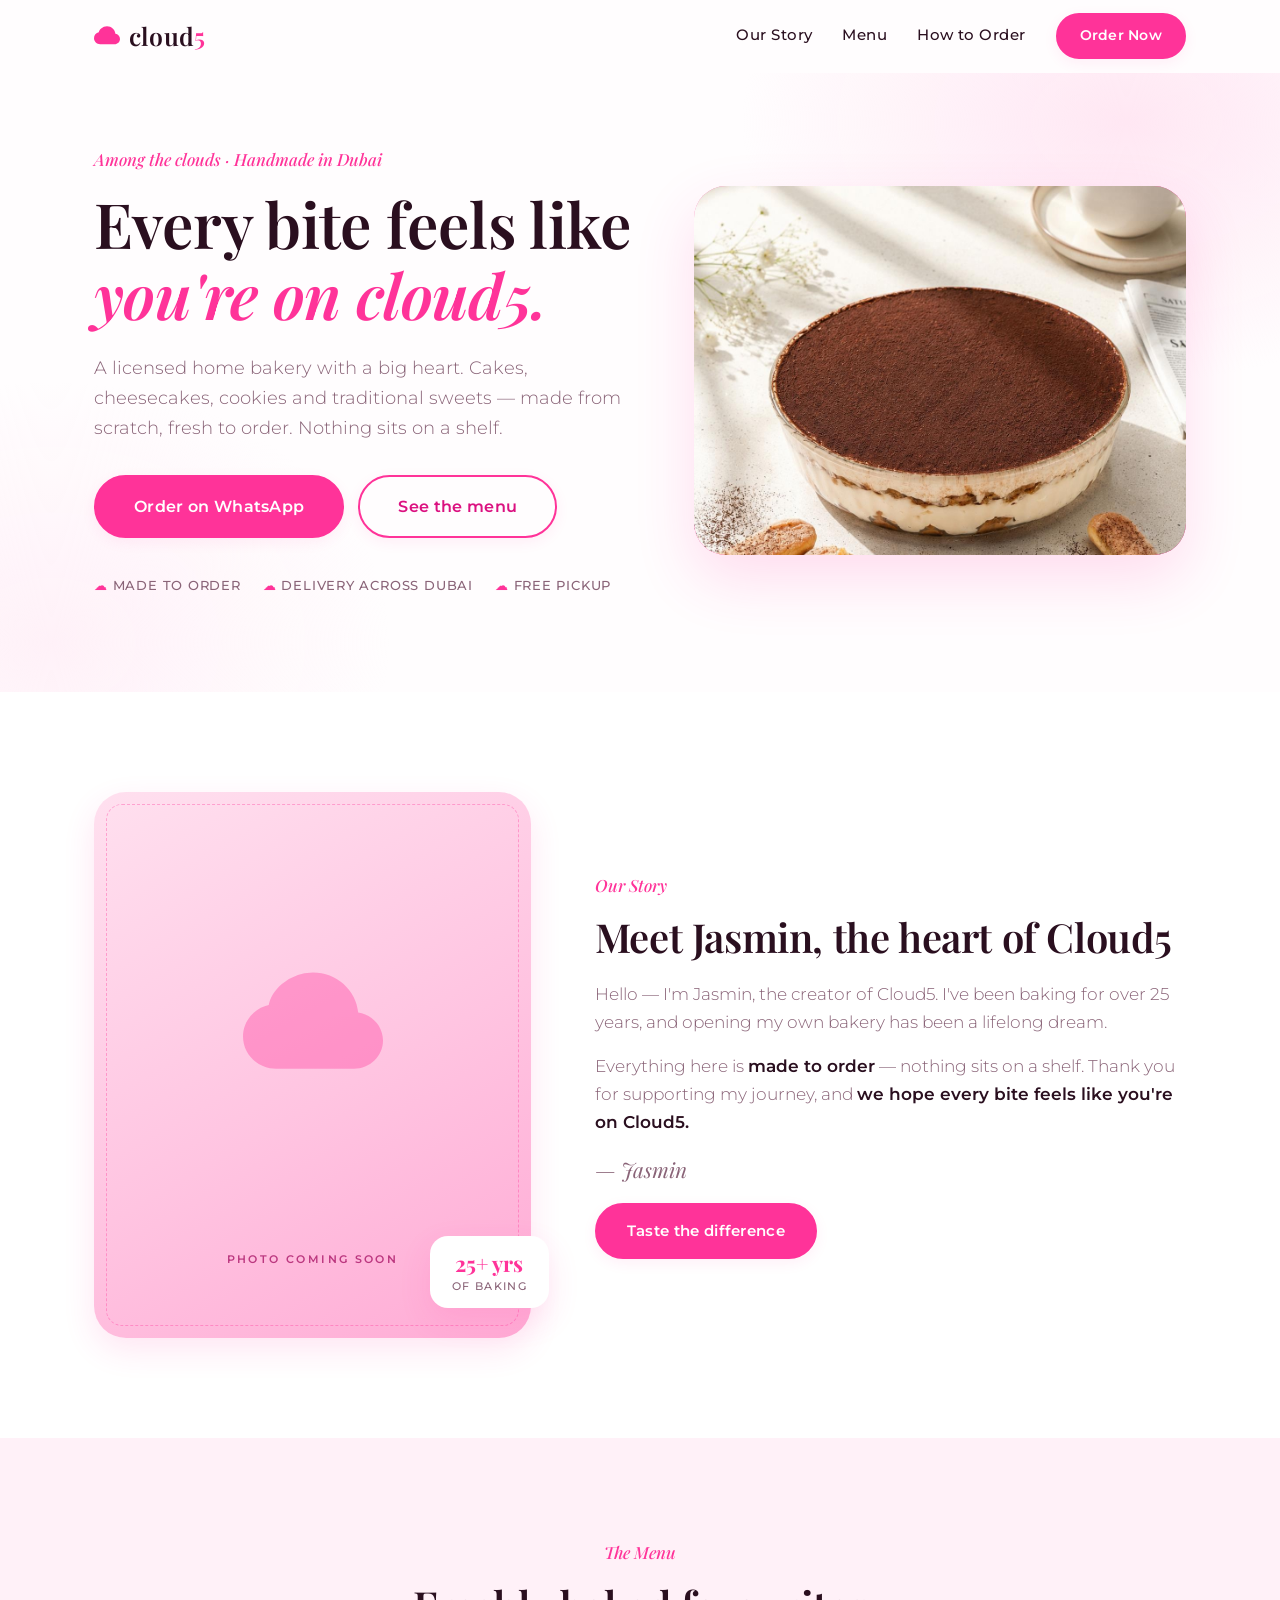
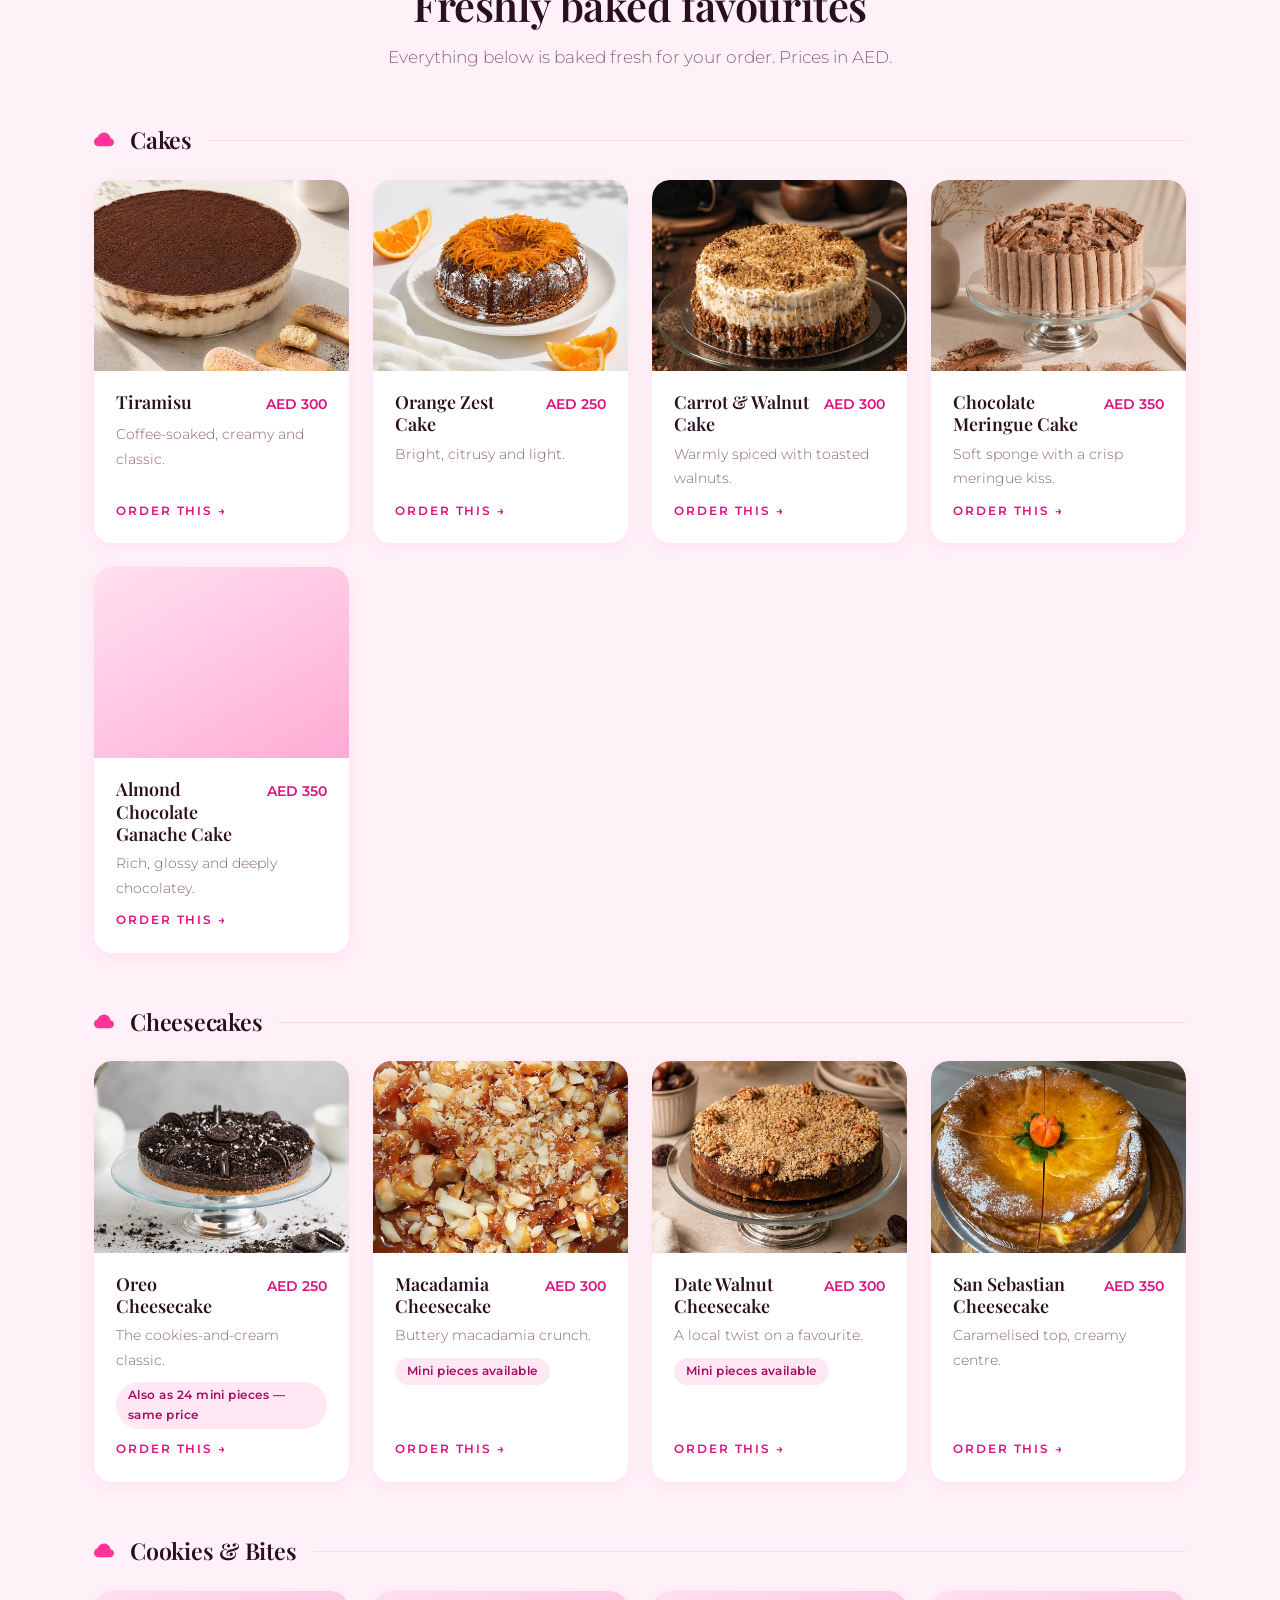
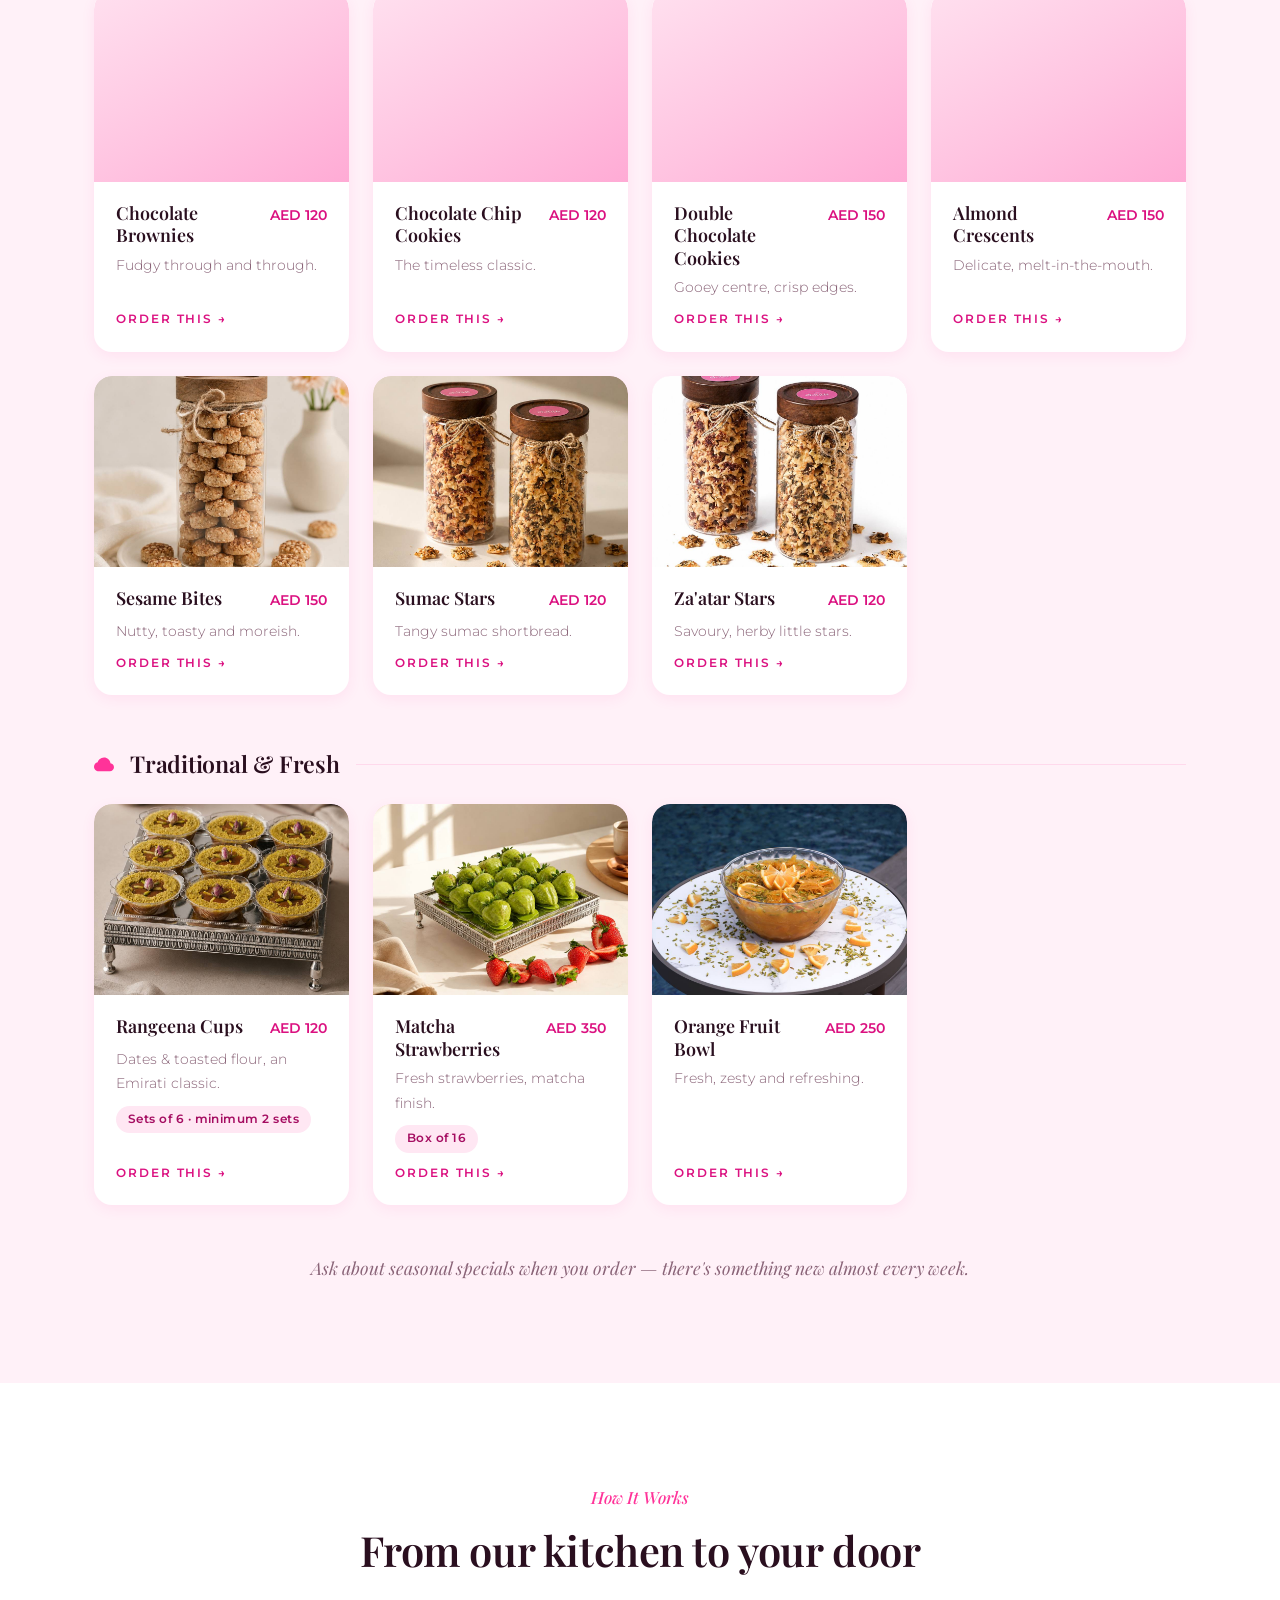
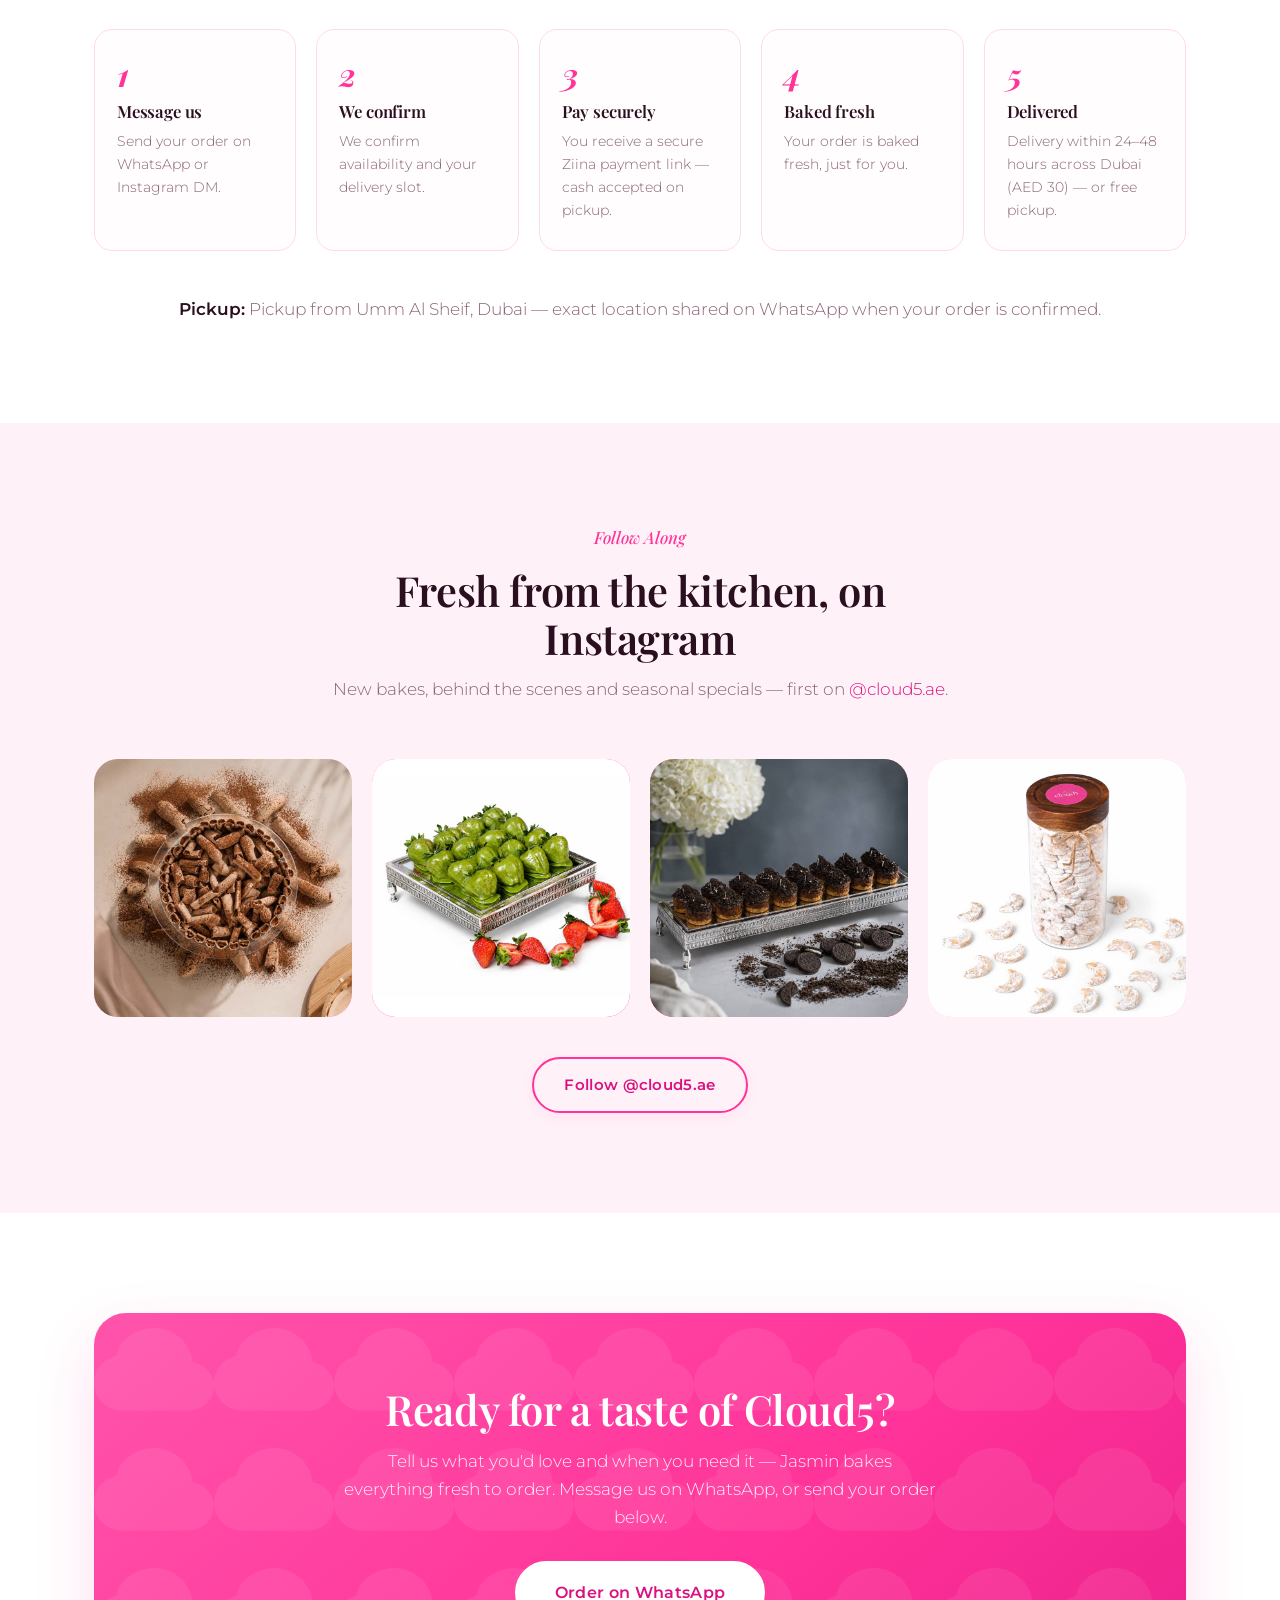
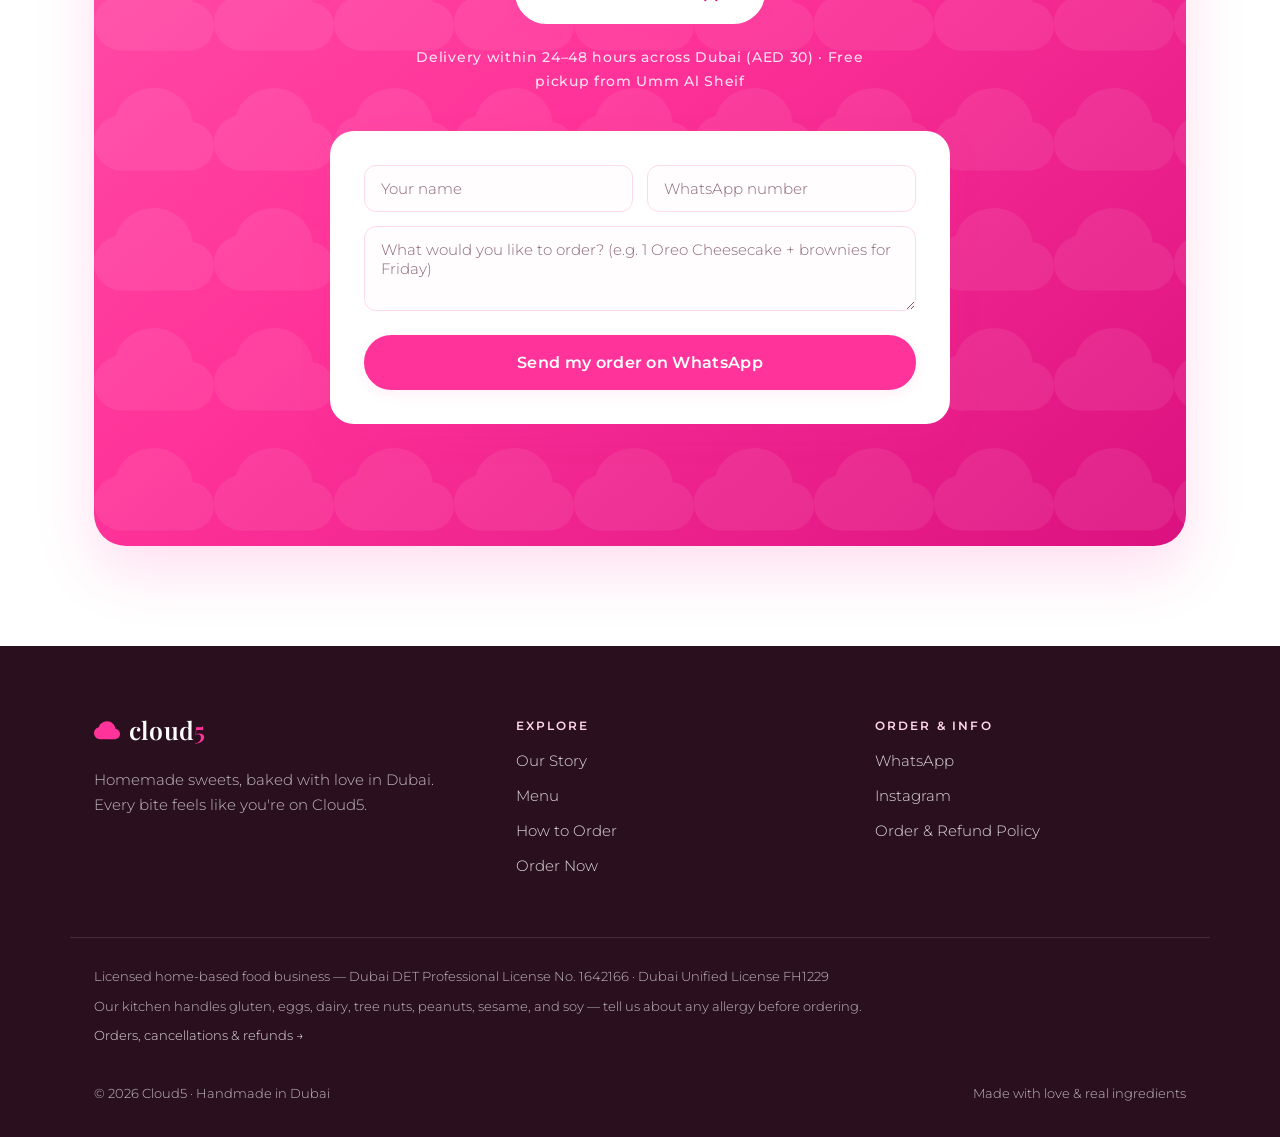
==== commit f246af14: "Media pass: fill 24 slots from the brand shoot, og:image, mobile swipe galleries - 24 of 25 placehol" ====
--- a/index.html
+++ b/index.html
@@ -10,6 +10,10 @@
   <meta property="og:description" content="Cakes, cheesecakes, cookies and traditional sweets made fresh to order in Dubai. Every bite feels like you're on Cloud5." />
   <meta property="og:type" content="website" />
   <meta property="og:url" content="https://cloud5.ae/" />
+  <meta property="og:image" content="https://cloud5.ae/assets/img/og-cover.jpg" />
+  <meta property="og:image:width" content="1122" />
+  <meta property="og:image:height" content="589" />
+  <meta name="twitter:card" content="summary_large_image" />
   <link rel="preconnect" href="https://fonts.googleapis.com" />
   <link rel="preconnect" href="https://fonts.gstatic.com" crossorigin />
   <link href="https://fonts.googleapis.com/css2?family=Playfair+Display:ital,wght@0,400;0,500;0,600;0,700;1,400;1,500;1,700&family=Montserrat:wght@300;400;500;600&display=swap" rel="stylesheet" />
@@ -73,7 +77,7 @@
           </div>
         </div>
         <div class="hero__media">
-          <div class="ph ph--bold ph--hero" data-media-slot="hero" aria-hidden="true"><span class="ph__soon">Photo coming soon</span></div>
+          <div class="ph ph--bold ph--hero has-media" data-media-slot="hero"><img src="assets/img/hero.jpg" alt="Freshly made tiramisu with a cup of coffee — a Cloud5 signature bake" width="1122" height="842" loading="eager" fetchpriority="high" /></div>
         </div>
       </div>
     </section>
@@ -109,23 +113,23 @@
           <h3 class="menu__cat"><svg class="cat__cloud" viewBox="0 0 16 16" aria-hidden="true" focusable="false"><path d="M4.406 3.342A5.53 5.53 0 0 1 8 2c2.69 0 4.923 2 5.166 4.579C14.758 6.804 16 8.137 16 9.773 16 11.569 14.502 13 12.687 13H3.781C1.708 13 0 11.366 0 9.318c0-1.763 1.266-3.223 2.942-3.593.143-.863.698-1.723 1.464-2.383z"/></svg>Cakes</h3>
           <div class="menu__grid">
             <article class="item">
-              <div class="ph ph--menu" data-media-slot="menu-tiramisu" aria-hidden="true"><span class="ph__soon">Photo coming soon</span></div>
+              <div class="ph ph--menu has-media" data-media-slot="menu-tiramisu"><img src="assets/img/menu-tiramisu.jpg" alt="Tiramisu dusted with cocoa" width="1000" height="750" loading="lazy" decoding="async" /></div>
               <div class="item__body"><div class="item__head"><h4>Tiramisu</h4><span class="item__price">AED 300</span></div><p>Coffee-soaked, creamy and classic.</p><a class="item__order" data-wa data-wa-item="Tiramisu" href="#order" target="_blank" rel="noopener">Order this &rarr;</a></div>
             </article>
             <article class="item">
-              <div class="ph ph--menu" data-media-slot="menu-orange-zest-cake" aria-hidden="true"><span class="ph__soon">Photo coming soon</span></div>
+              <div class="ph ph--menu has-media" data-media-slot="menu-orange-zest-cake"><img src="assets/img/menu-orange-zest-cake.jpg" alt="Orange zest cake with candied orange" width="1000" height="750" loading="lazy" decoding="async" /></div>
               <div class="item__body"><div class="item__head"><h4>Orange Zest Cake</h4><span class="item__price">AED 250</span></div><p>Bright, citrusy and light.</p><a class="item__order" data-wa data-wa-item="Orange Zest Cake" href="#order" target="_blank" rel="noopener">Order this &rarr;</a></div>
             </article>
             <article class="item">
-              <div class="ph ph--menu" data-media-slot="menu-carrot-walnut-cake" aria-hidden="true"><span class="ph__soon">Photo coming soon</span></div>
+              <div class="ph ph--menu has-media" data-media-slot="menu-carrot-walnut-cake"><img src="assets/img/menu-carrot-walnut-cake.jpg" alt="Carrot and walnut cake" width="1000" height="750" loading="lazy" decoding="async" /></div>
               <div class="item__body"><div class="item__head"><h4>Carrot &amp; Walnut Cake</h4><span class="item__price">AED 300</span></div><p>Warmly spiced with toasted walnuts.</p><a class="item__order" data-wa data-wa-item="Carrot &amp; Walnut Cake" href="#order" target="_blank" rel="noopener">Order this &rarr;</a></div>
             </article>
             <article class="item">
-              <div class="ph ph--menu" data-media-slot="menu-chocolate-meringue-cake" aria-hidden="true"><span class="ph__soon">Photo coming soon</span></div>
+              <div class="ph ph--menu has-media" data-media-slot="menu-chocolate-meringue-cake"><img src="assets/img/menu-chocolate-meringue-cake.jpg" alt="Chocolate meringue cake" width="1000" height="750" loading="lazy" decoding="async" /></div>
               <div class="item__body"><div class="item__head"><h4>Chocolate Meringue Cake</h4><span class="item__price">AED 350</span></div><p>Soft sponge with a crisp meringue kiss.</p><a class="item__order" data-wa data-wa-item="Chocolate Meringue Cake" href="#order" target="_blank" rel="noopener">Order this &rarr;</a></div>
             </article>
             <article class="item">
-              <div class="ph ph--menu" data-media-slot="menu-almond-chocolate-ganache-cake" aria-hidden="true"><span class="ph__soon">Photo coming soon</span></div>
+              <div class="ph ph--menu has-media" data-media-slot="menu-almond-chocolate-ganache-cake"><img src="assets/img/menu-almond-chocolate-ganache-cake.jpg" alt="Almond chocolate ganache cake" width="1000" height="750" loading="lazy" decoding="async" /></div>
               <div class="item__body"><div class="item__head"><h4>Almond Chocolate Ganache Cake</h4><span class="item__price">AED 350</span></div><p>Rich, glossy and deeply chocolatey.</p><a class="item__order" data-wa data-wa-item="Almond Chocolate Ganache Cake" href="#order" target="_blank" rel="noopener">Order this &rarr;</a></div>
             </article>
           </div>
@@ -135,19 +139,19 @@
           <h3 class="menu__cat"><svg class="cat__cloud" viewBox="0 0 16 16" aria-hidden="true" focusable="false"><path d="M4.406 3.342A5.53 5.53 0 0 1 8 2c2.69 0 4.923 2 5.166 4.579C14.758 6.804 16 8.137 16 9.773 16 11.569 14.502 13 12.687 13H3.781C1.708 13 0 11.366 0 9.318c0-1.763 1.266-3.223 2.942-3.593.143-.863.698-1.723 1.464-2.383z"/></svg>Cheesecakes</h3>
           <div class="menu__grid">
             <article class="item">
-              <div class="ph ph--menu" data-media-slot="menu-oreo-cheesecake" aria-hidden="true"><span class="ph__soon">Photo coming soon</span></div>
+              <div class="ph ph--menu has-media" data-media-slot="menu-oreo-cheesecake"><img src="assets/img/menu-oreo-cheesecake.jpg" alt="Oreo cheesecake" width="1000" height="750" loading="lazy" decoding="async" /></div>
               <div class="item__body"><div class="item__head"><h4>Oreo Cheesecake</h4><span class="item__price">AED 250</span></div><p>The cookies-and-cream classic.</p><span class="item__note">Also as 24 mini pieces — same price</span><a class="item__order" data-wa data-wa-item="Oreo Cheesecake" href="#order" target="_blank" rel="noopener">Order this &rarr;</a></div>
             </article>
             <article class="item">
-              <div class="ph ph--menu" data-media-slot="menu-macadamia-cheesecake" aria-hidden="true"><span class="ph__soon">Photo coming soon</span></div>
+              <div class="ph ph--menu has-media" data-media-slot="menu-macadamia-cheesecake"><img src="assets/img/menu-macadamia-cheesecake.jpg" alt="Macadamia cheesecake" width="1000" height="750" loading="lazy" decoding="async" /></div>
               <div class="item__body"><div class="item__head"><h4>Macadamia Cheesecake</h4><span class="item__price">AED 300</span></div><p>Buttery macadamia crunch.</p><span class="item__note">Mini pieces available</span><a class="item__order" data-wa data-wa-item="Macadamia Cheesecake" href="#order" target="_blank" rel="noopener">Order this &rarr;</a></div>
             </article>
             <article class="item">
-              <div class="ph ph--menu" data-media-slot="menu-date-walnut-cheesecake" aria-hidden="true"><span class="ph__soon">Photo coming soon</span></div>
+              <div class="ph ph--menu has-media" data-media-slot="menu-date-walnut-cheesecake"><img src="assets/img/menu-date-walnut-cheesecake.jpg" alt="Date and walnut cheesecake" width="1000" height="750" loading="lazy" decoding="async" /></div>
               <div class="item__body"><div class="item__head"><h4>Date Walnut Cheesecake</h4><span class="item__price">AED 300</span></div><p>A local twist on a favourite.</p><span class="item__note">Mini pieces available</span><a class="item__order" data-wa data-wa-item="Date Walnut Cheesecake" href="#order" target="_blank" rel="noopener">Order this &rarr;</a></div>
             </article>
             <article class="item">
-              <div class="ph ph--menu" data-media-slot="menu-san-sebastian-cheesecake" aria-hidden="true"><span class="ph__soon">Photo coming soon</span></div>
+              <div class="ph ph--menu has-media" data-media-slot="menu-san-sebastian-cheesecake"><img src="assets/img/menu-san-sebastian-cheesecake.jpg" alt="San Sebastian burnt cheesecake" width="1000" height="750" loading="lazy" decoding="async" /></div>
               <div class="item__body"><div class="item__head"><h4>San Sebastian Cheesecake</h4><span class="item__price">AED 350</span></div><p>Caramelised top, creamy centre.</p><a class="item__order" data-wa data-wa-item="San Sebastian Cheesecake" href="#order" target="_blank" rel="noopener">Order this &rarr;</a></div>
             </article>
           </div>
@@ -157,31 +161,31 @@
           <h3 class="menu__cat"><svg class="cat__cloud" viewBox="0 0 16 16" aria-hidden="true" focusable="false"><path d="M4.406 3.342A5.53 5.53 0 0 1 8 2c2.69 0 4.923 2 5.166 4.579C14.758 6.804 16 8.137 16 9.773 16 11.569 14.502 13 12.687 13H3.781C1.708 13 0 11.366 0 9.318c0-1.763 1.266-3.223 2.942-3.593.143-.863.698-1.723 1.464-2.383z"/></svg>Cookies &amp; Bites</h3>
           <div class="menu__grid">
             <article class="item">
-              <div class="ph ph--menu" data-media-slot="menu-chocolate-brownies" aria-hidden="true"><span class="ph__soon">Photo coming soon</span></div>
+              <div class="ph ph--menu has-media" data-media-slot="menu-chocolate-brownies"><img src="assets/img/menu-chocolate-brownies.jpg" alt="Fudgy chocolate brownies" width="1000" height="750" loading="lazy" decoding="async" /></div>
               <div class="item__body"><div class="item__head"><h4>Chocolate Brownies</h4><span class="item__price">AED 120</span></div><p>Fudgy through and through.</p><a class="item__order" data-wa data-wa-item="Chocolate Brownies" href="#order" target="_blank" rel="noopener">Order this &rarr;</a></div>
             </article>
             <article class="item">
-              <div class="ph ph--menu" data-media-slot="menu-chocolate-chip-cookies" aria-hidden="true"><span class="ph__soon">Photo coming soon</span></div>
+              <div class="ph ph--menu has-media" data-media-slot="menu-chocolate-chip-cookies"><img src="assets/img/menu-chocolate-chip-cookies.jpg" alt="Chocolate chip cookies" width="1000" height="750" loading="lazy" decoding="async" /></div>
               <div class="item__body"><div class="item__head"><h4>Chocolate Chip Cookies</h4><span class="item__price">AED 120</span></div><p>The timeless classic.</p><a class="item__order" data-wa data-wa-item="Chocolate Chip Cookies" href="#order" target="_blank" rel="noopener">Order this &rarr;</a></div>
             </article>
             <article class="item">
-              <div class="ph ph--menu" data-media-slot="menu-double-chocolate-cookies" aria-hidden="true"><span class="ph__soon">Photo coming soon</span></div>
+              <div class="ph ph--menu has-media" data-media-slot="menu-double-chocolate-cookies"><img src="assets/img/menu-double-chocolate-cookies.jpg" alt="Double chocolate cookies" width="1000" height="750" loading="lazy" decoding="async" /></div>
               <div class="item__body"><div class="item__head"><h4>Double Chocolate Cookies</h4><span class="item__price">AED 150</span></div><p>Gooey centre, crisp edges.</p><a class="item__order" data-wa data-wa-item="Double Chocolate Cookies" href="#order" target="_blank" rel="noopener">Order this &rarr;</a></div>
             </article>
             <article class="item">
-              <div class="ph ph--menu" data-media-slot="menu-almond-crescents" aria-hidden="true"><span class="ph__soon">Photo coming soon</span></div>
+              <div class="ph ph--menu has-media" data-media-slot="menu-almond-crescents"><img src="assets/img/menu-almond-crescents.jpg" alt="Almond crescent cookies" width="1000" height="750" loading="lazy" decoding="async" /></div>
               <div class="item__body"><div class="item__head"><h4>Almond Crescents</h4><span class="item__price">AED 150</span></div><p>Delicate, melt-in-the-mouth.</p><a class="item__order" data-wa data-wa-item="Almond Crescents" href="#order" target="_blank" rel="noopener">Order this &rarr;</a></div>
             </article>
             <article class="item">
-              <div class="ph ph--menu" data-media-slot="menu-sesame-bites" aria-hidden="true"><span class="ph__soon">Photo coming soon</span></div>
+              <div class="ph ph--menu has-media" data-media-slot="menu-sesame-bites"><img src="assets/img/menu-sesame-bites.jpg" alt="Sesame bites" width="1000" height="750" loading="lazy" decoding="async" /></div>
               <div class="item__body"><div class="item__head"><h4>Sesame Bites</h4><span class="item__price">AED 150</span></div><p>Nutty, toasty and moreish.</p><a class="item__order" data-wa data-wa-item="Sesame Bites" href="#order" target="_blank" rel="noopener">Order this &rarr;</a></div>
             </article>
             <article class="item">
-              <div class="ph ph--menu" data-media-slot="menu-sumac-stars" aria-hidden="true"><span class="ph__soon">Photo coming soon</span></div>
+              <div class="ph ph--menu has-media" data-media-slot="menu-sumac-stars"><img src="assets/img/menu-sumac-stars.jpg" alt="Sumac star crackers in a glass jar" width="1000" height="750" loading="lazy" decoding="async" /></div>
               <div class="item__body"><div class="item__head"><h4>Sumac Stars</h4><span class="item__price">AED 120</span></div><p>Tangy sumac shortbread.</p><a class="item__order" data-wa data-wa-item="Sumac Stars" href="#order" target="_blank" rel="noopener">Order this &rarr;</a></div>
             </article>
             <article class="item">
-              <div class="ph ph--menu" data-media-slot="menu-zaatar-stars" aria-hidden="true"><span class="ph__soon">Photo coming soon</span></div>
+              <div class="ph ph--menu has-media" data-media-slot="menu-zaatar-stars"><img src="assets/img/menu-zaatar-stars.jpg" alt="Za'atar star crackers in a glass jar" width="1000" height="750" loading="lazy" decoding="async" /></div>
               <div class="item__body"><div class="item__head"><h4>Za'atar Stars</h4><span class="item__price">AED 120</span></div><p>Savoury, herby little stars.</p><a class="item__order" data-wa data-wa-item="Za'atar Stars" href="#order" target="_blank" rel="noopener">Order this &rarr;</a></div>
             </article>
           </div>
@@ -191,15 +195,15 @@
           <h3 class="menu__cat"><svg class="cat__cloud" viewBox="0 0 16 16" aria-hidden="true" focusable="false"><path d="M4.406 3.342A5.53 5.53 0 0 1 8 2c2.69 0 4.923 2 5.166 4.579C14.758 6.804 16 8.137 16 9.773 16 11.569 14.502 13 12.687 13H3.781C1.708 13 0 11.366 0 9.318c0-1.763 1.266-3.223 2.942-3.593.143-.863.698-1.723 1.464-2.383z"/></svg>Traditional &amp; Fresh</h3>
           <div class="menu__grid">
             <article class="item">
-              <div class="ph ph--menu" data-media-slot="menu-rangeena-cups" aria-hidden="true"><span class="ph__soon">Photo coming soon</span></div>
+              <div class="ph ph--menu has-media" data-media-slot="menu-rangeena-cups"><img src="assets/img/menu-rangeena-cups.jpg" alt="Rangeena date cups, an Emirati classic" width="1000" height="750" loading="lazy" decoding="async" /></div>
               <div class="item__body"><div class="item__head"><h4>Rangeena Cups</h4><span class="item__price">AED 120</span></div><p>Dates &amp; toasted flour, an Emirati classic.</p><span class="item__note">Sets of 6 · minimum 2 sets</span><a class="item__order" data-wa data-wa-item="Rangeena Cups" href="#order" target="_blank" rel="noopener">Order this &rarr;</a></div>
             </article>
             <article class="item">
-              <div class="ph ph--menu" data-media-slot="menu-matcha-strawberries" aria-hidden="true"><span class="ph__soon">Photo coming soon</span></div>
+              <div class="ph ph--menu has-media" data-media-slot="menu-matcha-strawberries"><img src="assets/img/menu-matcha-strawberries.jpg" alt="Matcha-dipped strawberries" width="1000" height="750" loading="lazy" decoding="async" /></div>
               <div class="item__body"><div class="item__head"><h4>Matcha Strawberries</h4><span class="item__price">AED 350</span></div><p>Fresh strawberries, matcha finish.</p><span class="item__note">Box of 16</span><a class="item__order" data-wa data-wa-item="Matcha Strawberries" href="#order" target="_blank" rel="noopener">Order this &rarr;</a></div>
             </article>
             <article class="item">
-              <div class="ph ph--menu" data-media-slot="menu-orange-fruit-bowl" aria-hidden="true"><span class="ph__soon">Photo coming soon</span></div>
+              <div class="ph ph--menu has-media" data-media-slot="menu-orange-fruit-bowl"><img src="assets/img/menu-orange-fruit-bowl.jpg" alt="Fresh orange fruit bowl" width="1000" height="750" loading="lazy" decoding="async" /></div>
               <div class="item__body"><div class="item__head"><h4>Orange Fruit Bowl</h4><span class="item__price">AED 250</span></div><p>Fresh, zesty and refreshing.</p><a class="item__order" data-wa data-wa-item="Orange Fruit Bowl" href="#order" target="_blank" rel="noopener">Order this &rarr;</a></div>
             </article>
           </div>
@@ -236,10 +240,10 @@
           <p>New bakes, behind the scenes and seasonal specials — first on <a href="https://www.instagram.com/cloud5.ae/" target="_blank" rel="noopener">@cloud5.ae</a>.</p>
         </div>
         <div class="insta__grid">
-          <div class="ph ph--square" data-media-slot="insta-1" aria-hidden="true"><span class="ph__soon">Coming soon</span></div>
-          <div class="ph ph--bold ph--square" data-media-slot="insta-2" aria-hidden="true"><span class="ph__soon">Coming soon</span></div>
-          <div class="ph ph--bold ph--square" data-media-slot="insta-3" aria-hidden="true"><span class="ph__soon">Coming soon</span></div>
-          <div class="ph ph--square" data-media-slot="insta-4" aria-hidden="true"><span class="ph__soon">Coming soon</span></div>
+          <div class="ph ph--square has-media" data-media-slot="insta-1"><img src="assets/img/insta-1.jpg" alt="Chocolate meringue cake — from our Instagram" width="800" height="800" loading="lazy" decoding="async" /></div>
+          <div class="ph ph--bold ph--square has-media" data-media-slot="insta-2"><img src="assets/img/insta-2.jpg" alt="Matcha strawberries — from our Instagram" width="800" height="800" loading="lazy" decoding="async" /></div>
+          <div class="ph ph--bold ph--square has-media" data-media-slot="insta-3"><img src="assets/img/insta-3.jpg" alt="Mini Oreo cheesecakes — from our Instagram" width="800" height="800" loading="lazy" decoding="async" /></div>
+          <div class="ph ph--square has-media" data-media-slot="insta-4"><img src="assets/img/insta-4.jpg" alt="Fresh from the Cloud5 kitchen — on Instagram" width="800" height="800" loading="lazy" decoding="async" /></div>
         </div>
         <div class="insta__cta">
           <a class="btn btn--ghost" href="https://www.instagram.com/cloud5.ae/" target="_blank" rel="noopener">Follow @cloud5.ae</a>
--- a/styles.css
+++ b/styles.css
@@ -185,6 +185,16 @@
   color: var(--pink-dark);
   opacity: 0.75;
 }
+.ph.has-media > img {
+  position: absolute;
+  inset: 0;
+  width: 100%;
+  height: 100%;
+  object-fit: cover;
+  display: block;
+}
+.ph.has-media::before,
+.ph.has-media::after { display: none; }
 .ph--bold { background: linear-gradient(150deg, #FF7CBE 0%, #FF3399 58%, #E5137E 100%); }
 .ph--bold::before { border-color: rgba(255, 255, 255, 0.45); }
 .ph--bold::after { background-image: var(--cloud-white); opacity: 0.4; }
@@ -574,7 +584,37 @@
   .nav__links .btn { margin-top: 14px; text-align: center; }
   .hero__title { font-size: clamp(2.1rem, 9vw, 2.7rem); }
   .menu, .how, .insta, .order, .story { padding: 72px 0; }
-  .menu__grid { grid-template-columns: 1fr 1fr; gap: 14px; }
+  /* Swipe-through galleries: each category is one horizontal snap row,
+     bled to the screen edge, next card peeking to invite the swipe. */
+  .menu__grid {
+    grid-template-columns: none;
+    grid-auto-flow: column;
+    grid-auto-columns: min(76%, 300px);
+    gap: 14px;
+    overflow-x: auto;
+    scroll-snap-type: x mandatory;
+    scroll-padding-inline: 24px;
+    margin-inline: -24px;
+    padding: 4px 24px 18px;
+    scrollbar-width: none;
+    -webkit-overflow-scrolling: touch;
+  }
+  .menu__grid::-webkit-scrollbar { display: none; }
+  .menu__grid .item { scroll-snap-align: center; }
+  .insta__grid {
+    grid-template-columns: none;
+    grid-auto-flow: column;
+    grid-auto-columns: min(62%, 240px);
+    overflow-x: auto;
+    scroll-snap-type: x mandatory;
+    scroll-padding-inline: 24px;
+    margin-inline: -24px;
+    padding: 4px 24px 18px;
+    scrollbar-width: none;
+    -webkit-overflow-scrolling: touch;
+  }
+  .insta__grid::-webkit-scrollbar { display: none; }
+  .insta__grid .ph { scroll-snap-align: center; }
   .item__body { padding: 14px 16px 16px; }
   .item__head { flex-direction: column; gap: 2px; }
   .how__grid { grid-template-columns: 1fr; }
@@ -587,6 +627,5 @@
 }
 
 @media (max-width: 460px) {
-  .menu__grid { grid-template-columns: 1fr; }
   .insta__grid { gap: 12px; }
 }
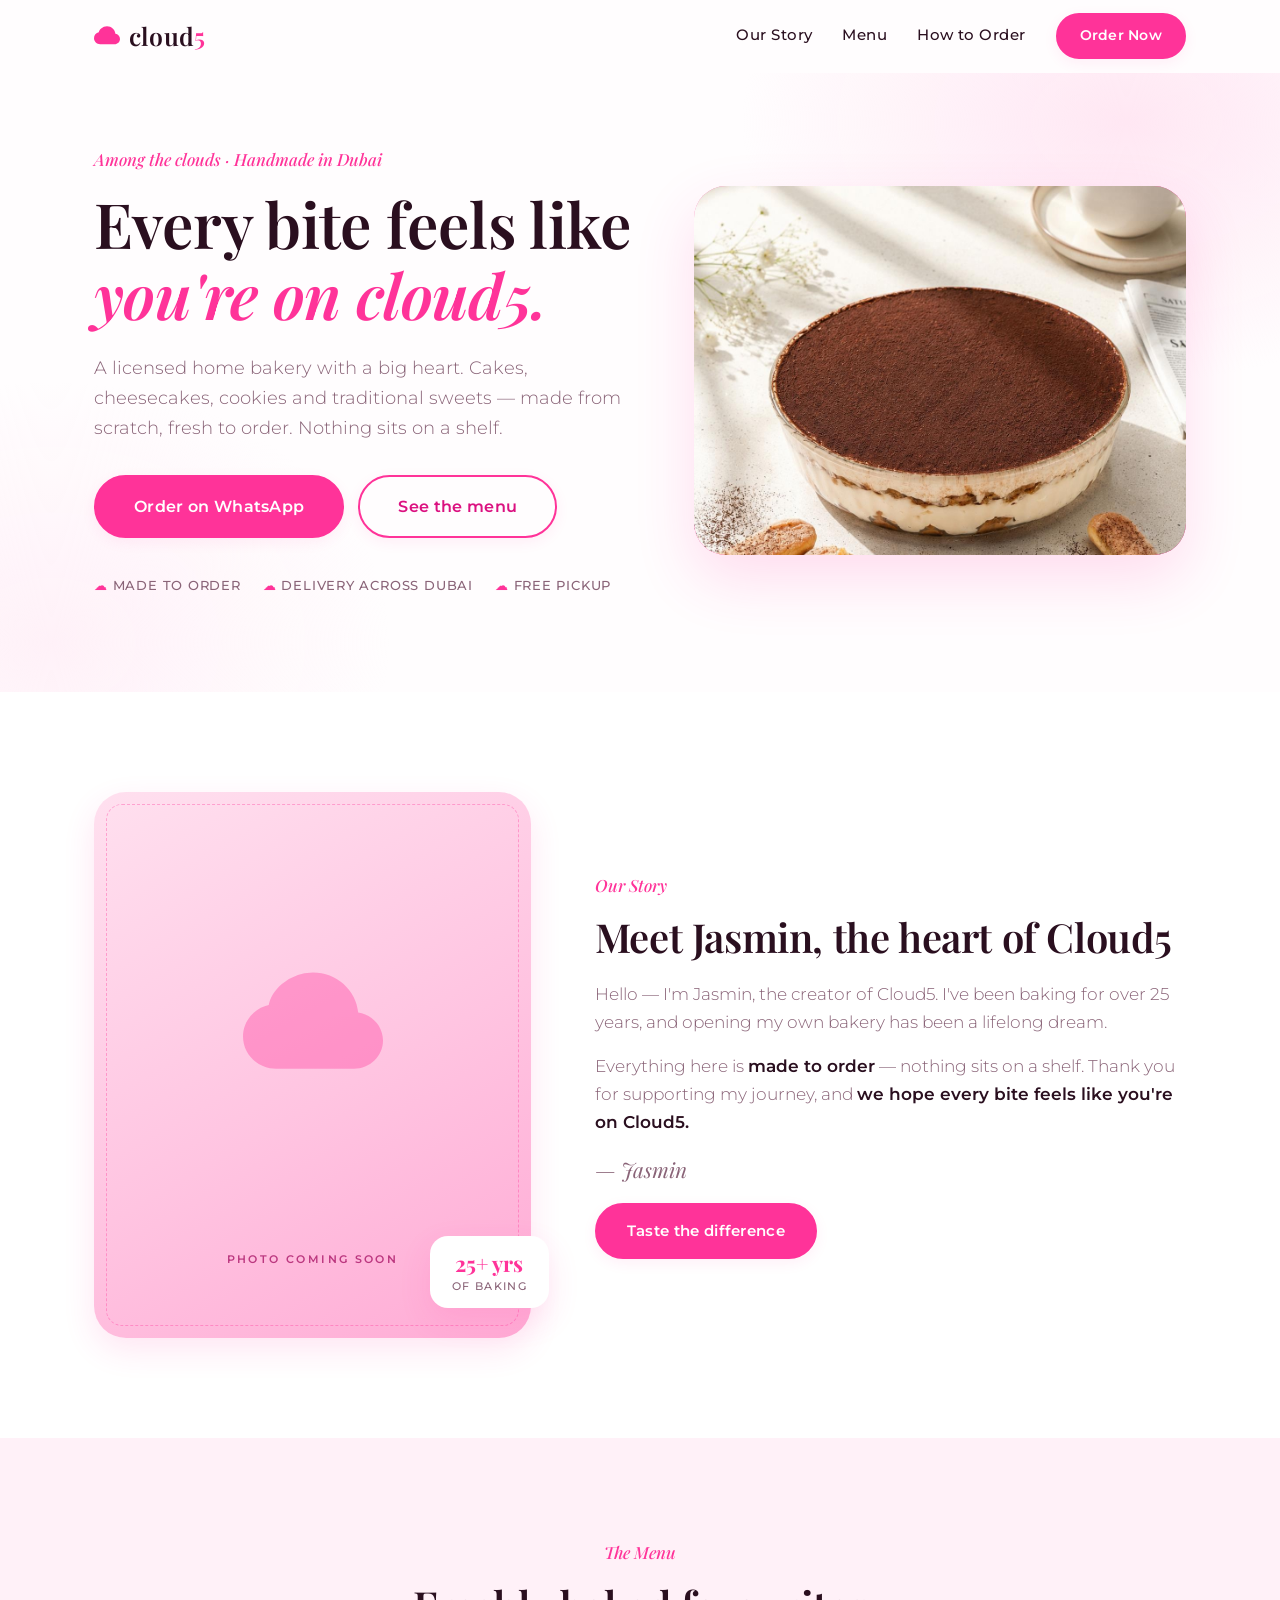
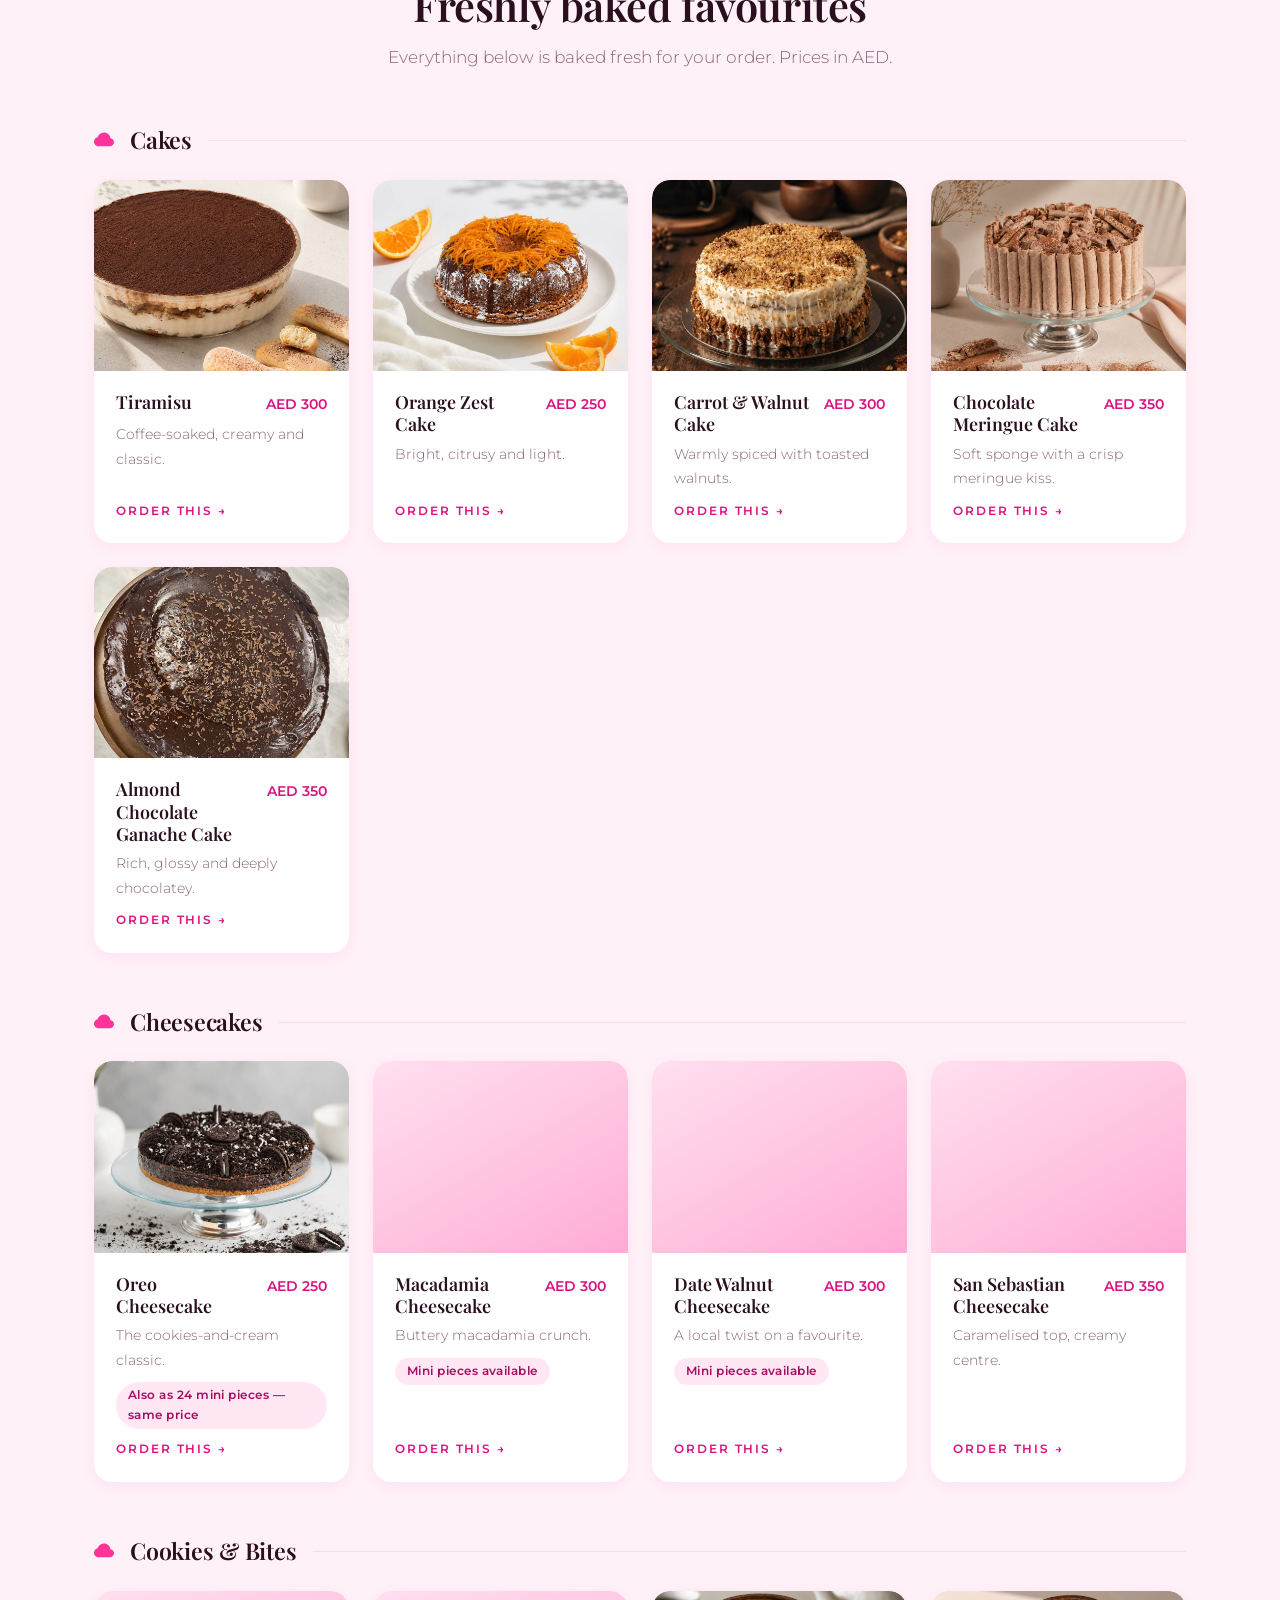
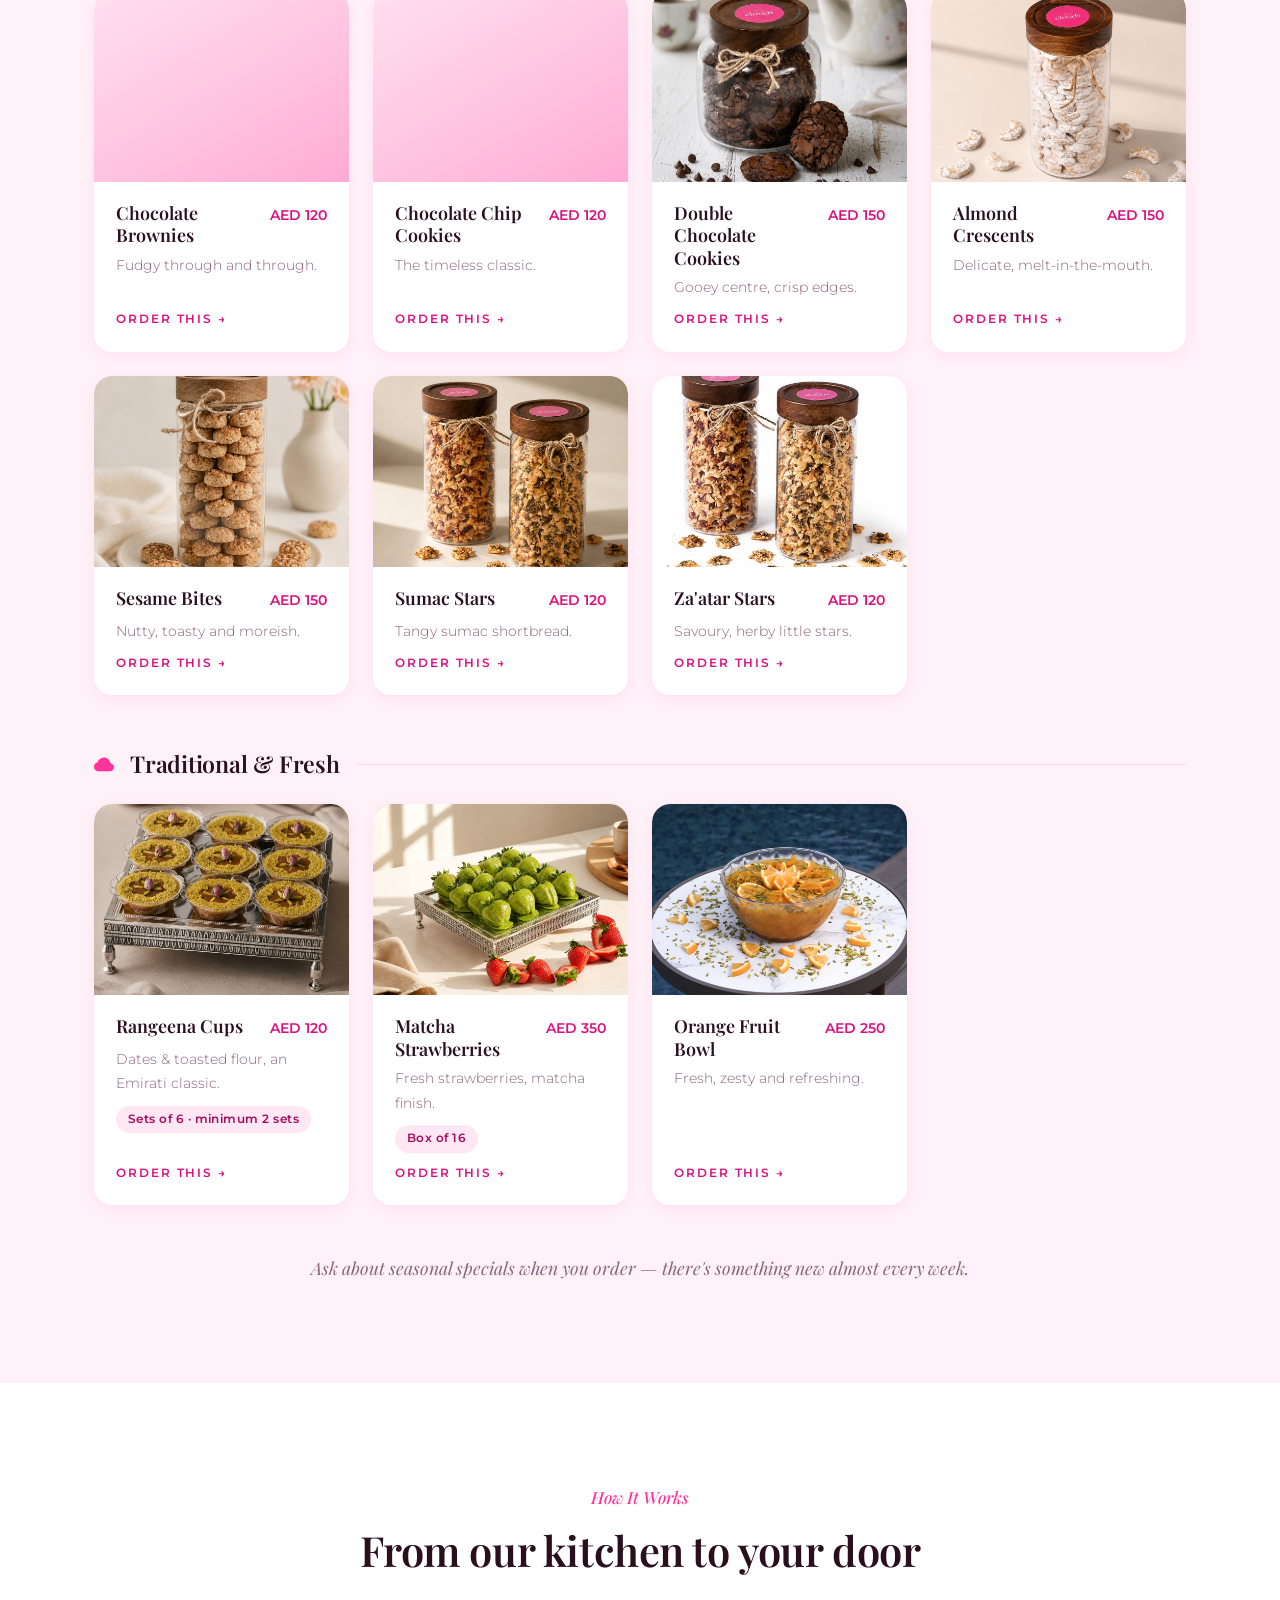
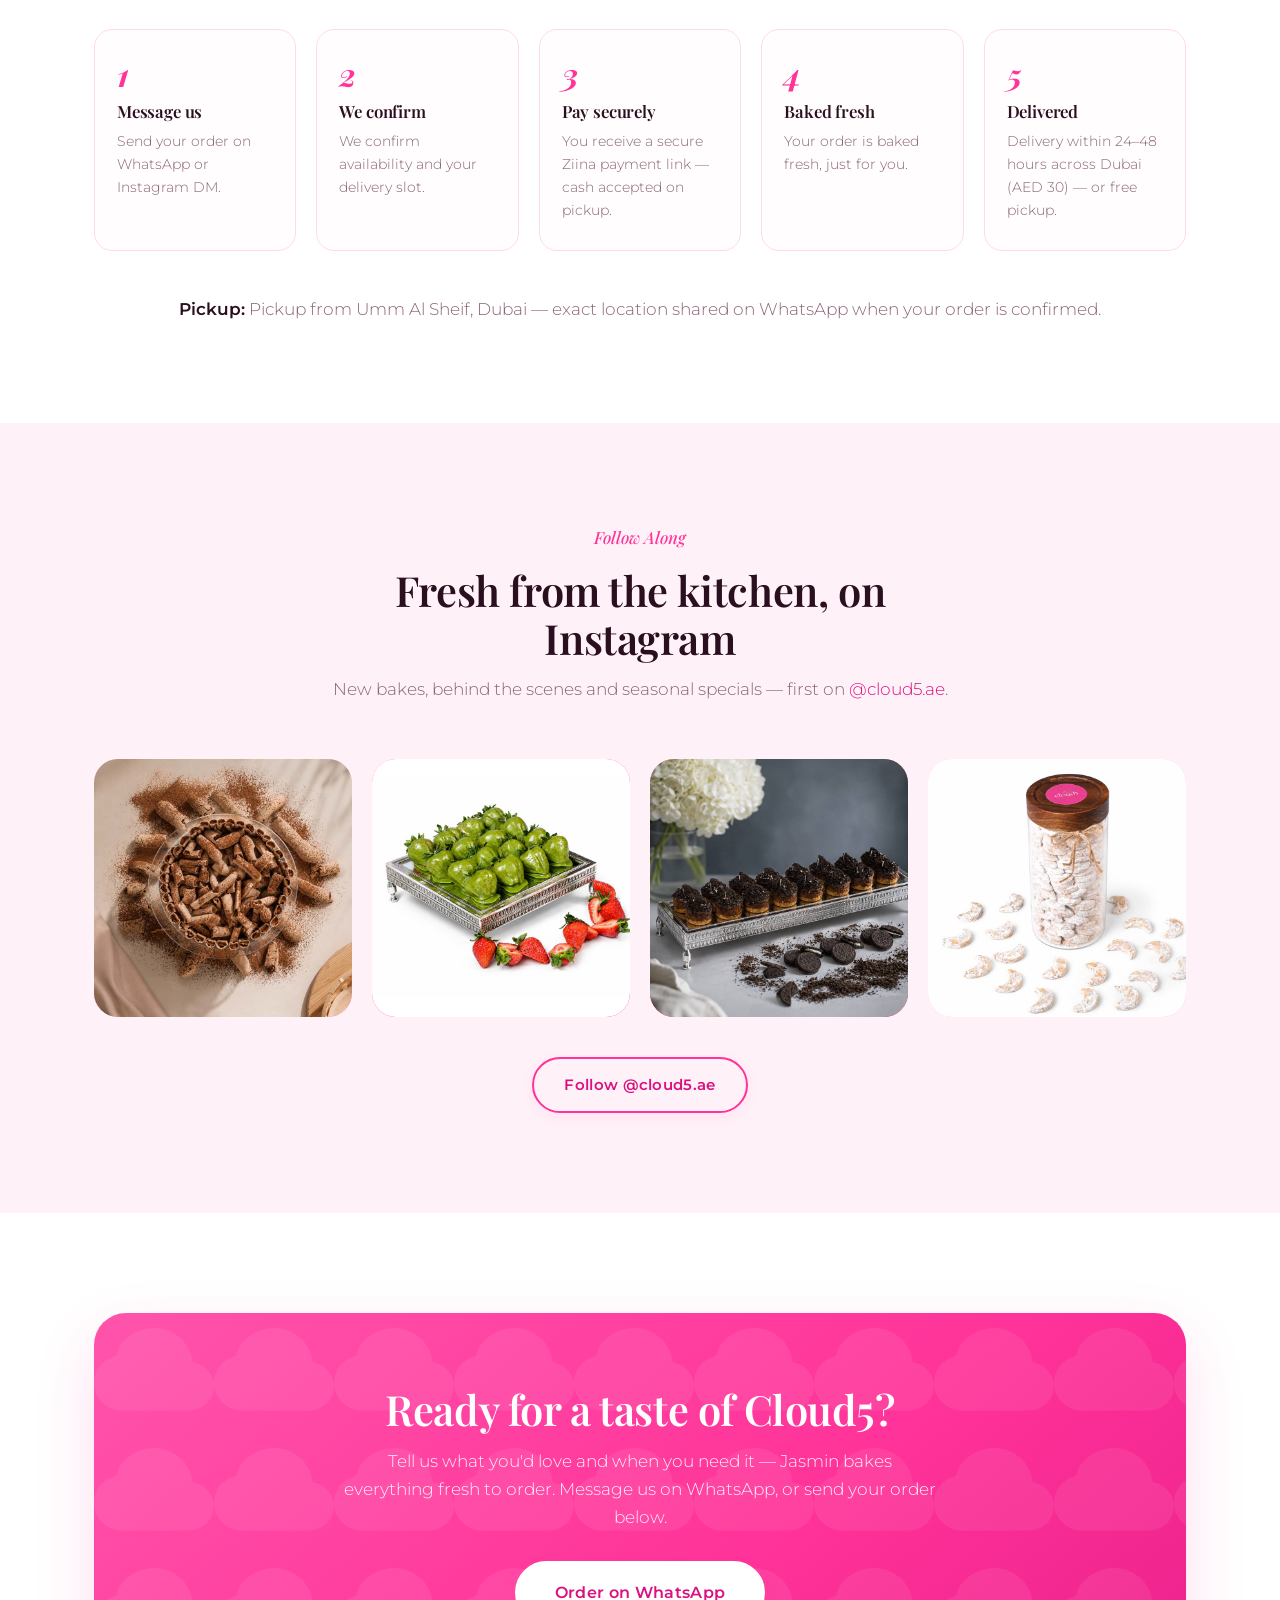
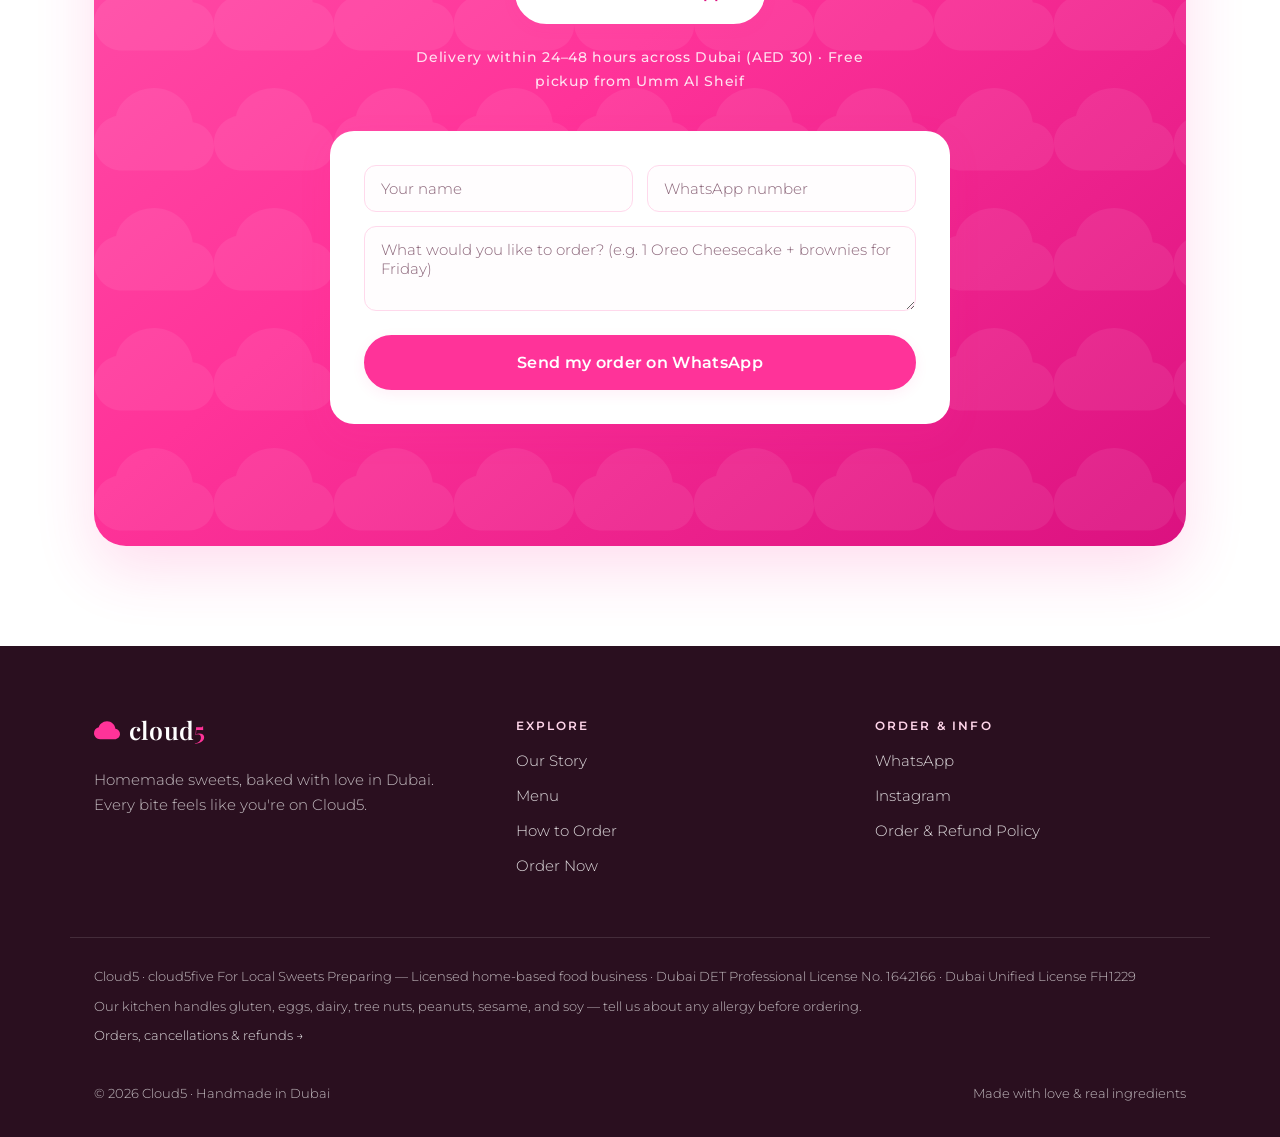
==== commit 24ee2717: "Add legal business name to footer license line Co-Authored-By: Claude Fable 5 <noreply@anthropic.com" ====
--- a/index.html
+++ b/index.html
@@ -299,7 +299,7 @@
       </div>
     </div>
     <div class="container footer__legal">
-      <p>Licensed home-based food business — Dubai DET Professional License No. 1642166 · Dubai Unified License FH1229</p>
+      <p>Cloud5 · cloud5five For Local Sweets Preparing — Licensed home-based food business · Dubai DET Professional License No. 1642166 · Dubai Unified License FH1229</p>
       <p>Our kitchen handles gluten, eggs, dairy, tree nuts, peanuts, sesame, and soy — tell us about any allergy before ordering.</p>
       <p><a href="policy.html">Orders, cancellations &amp; refunds &rarr;</a></p>
     </div>
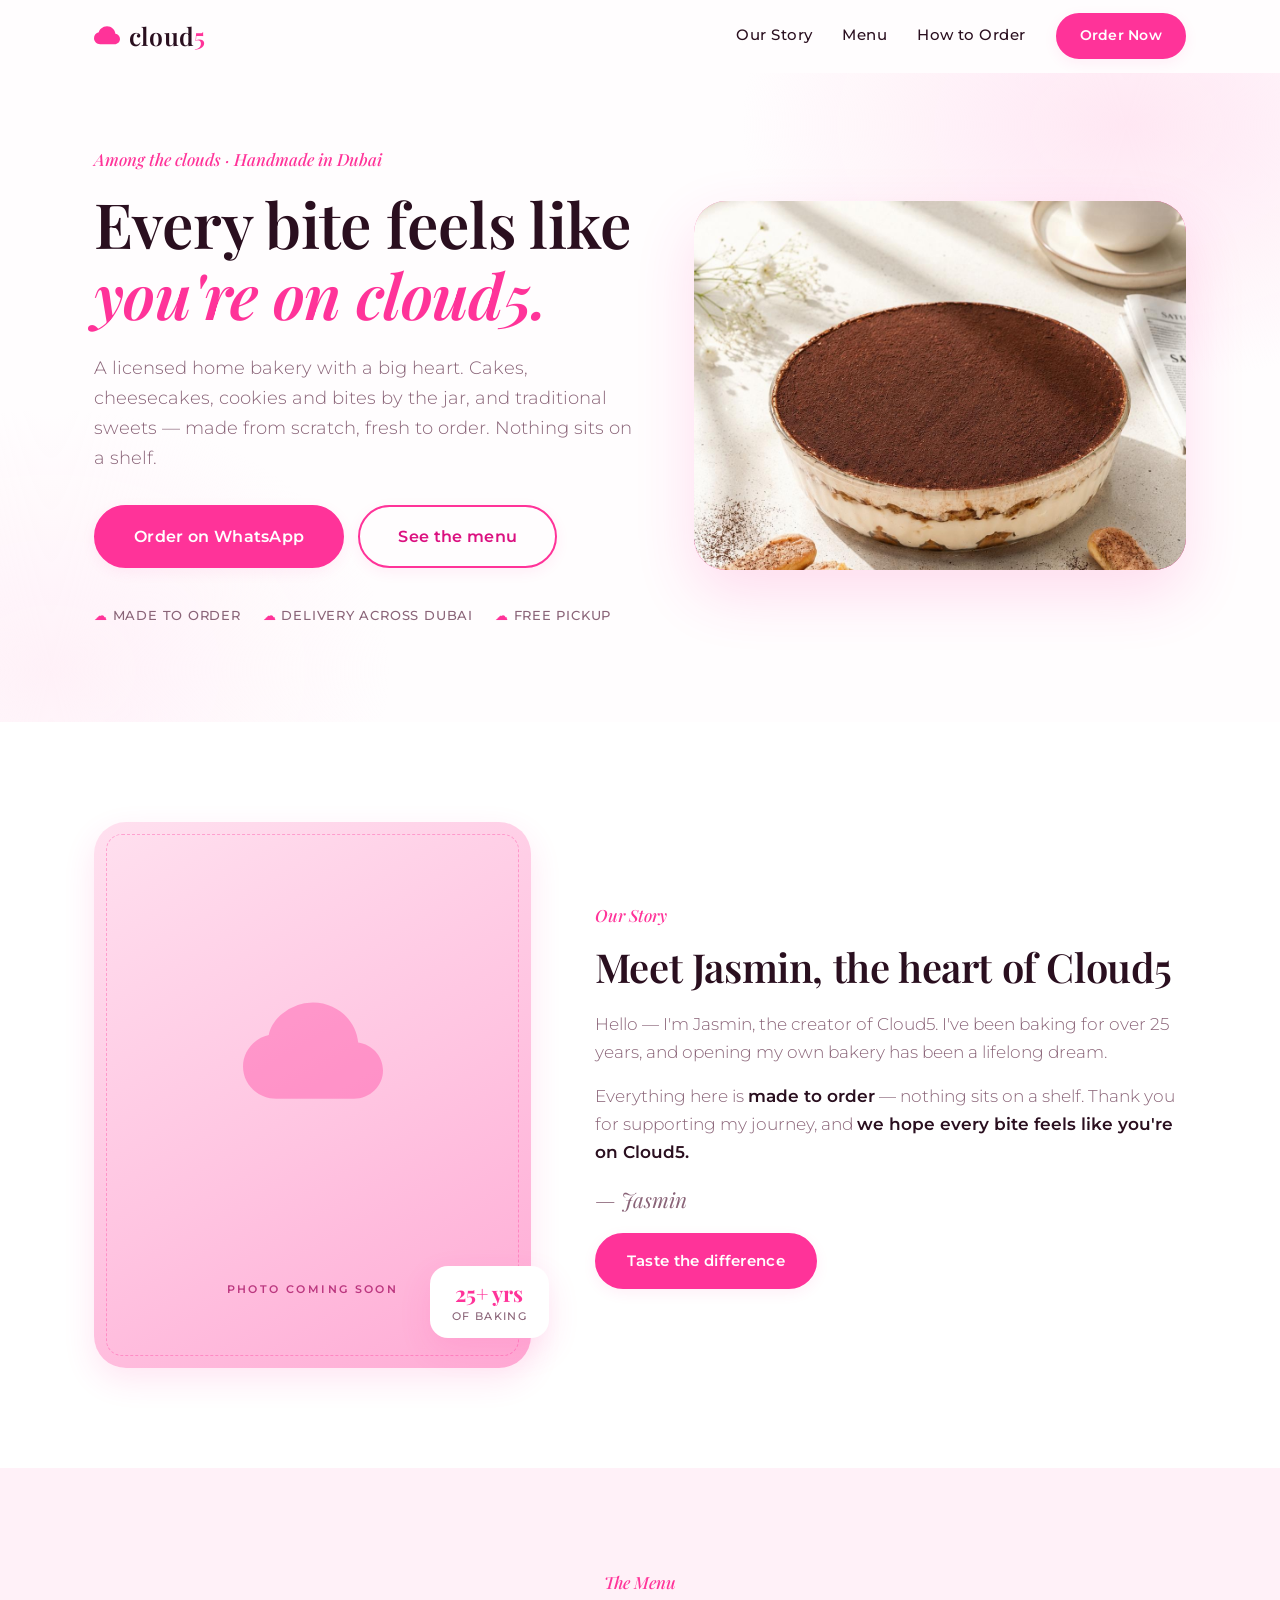
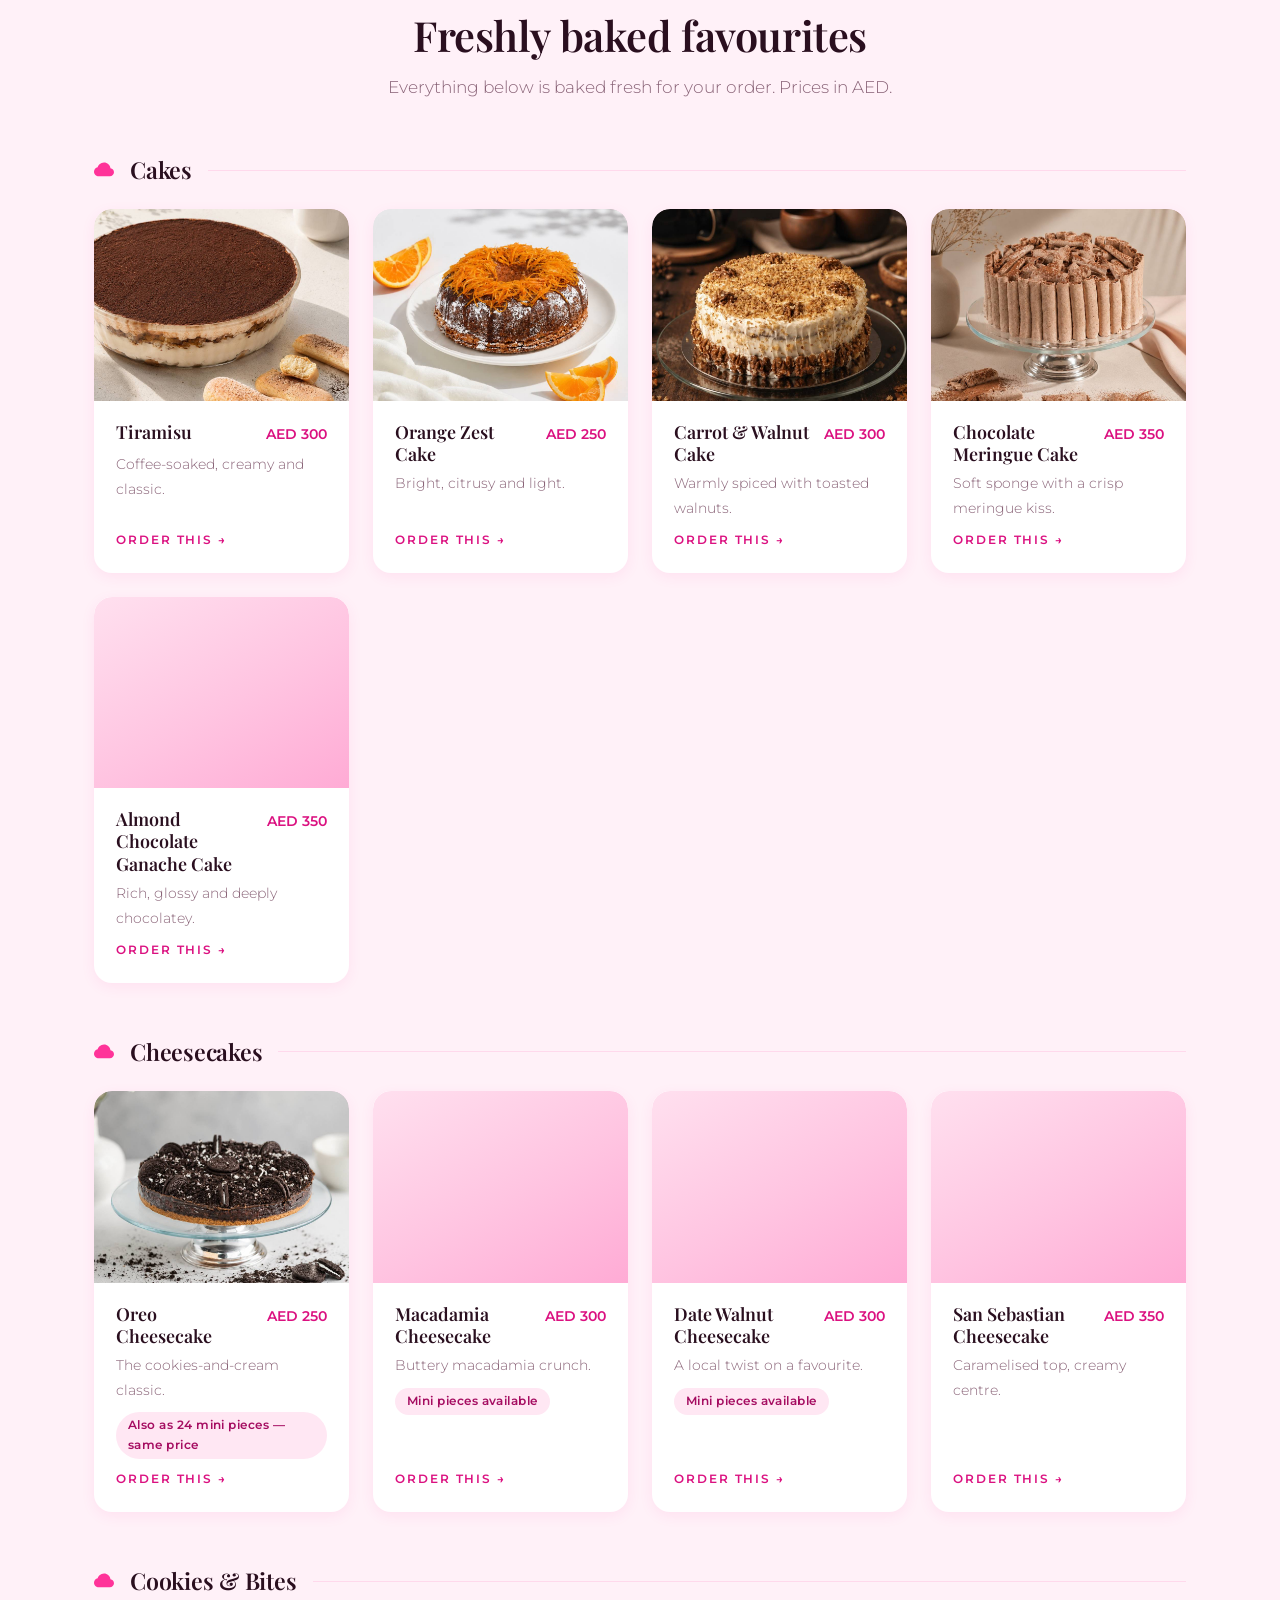
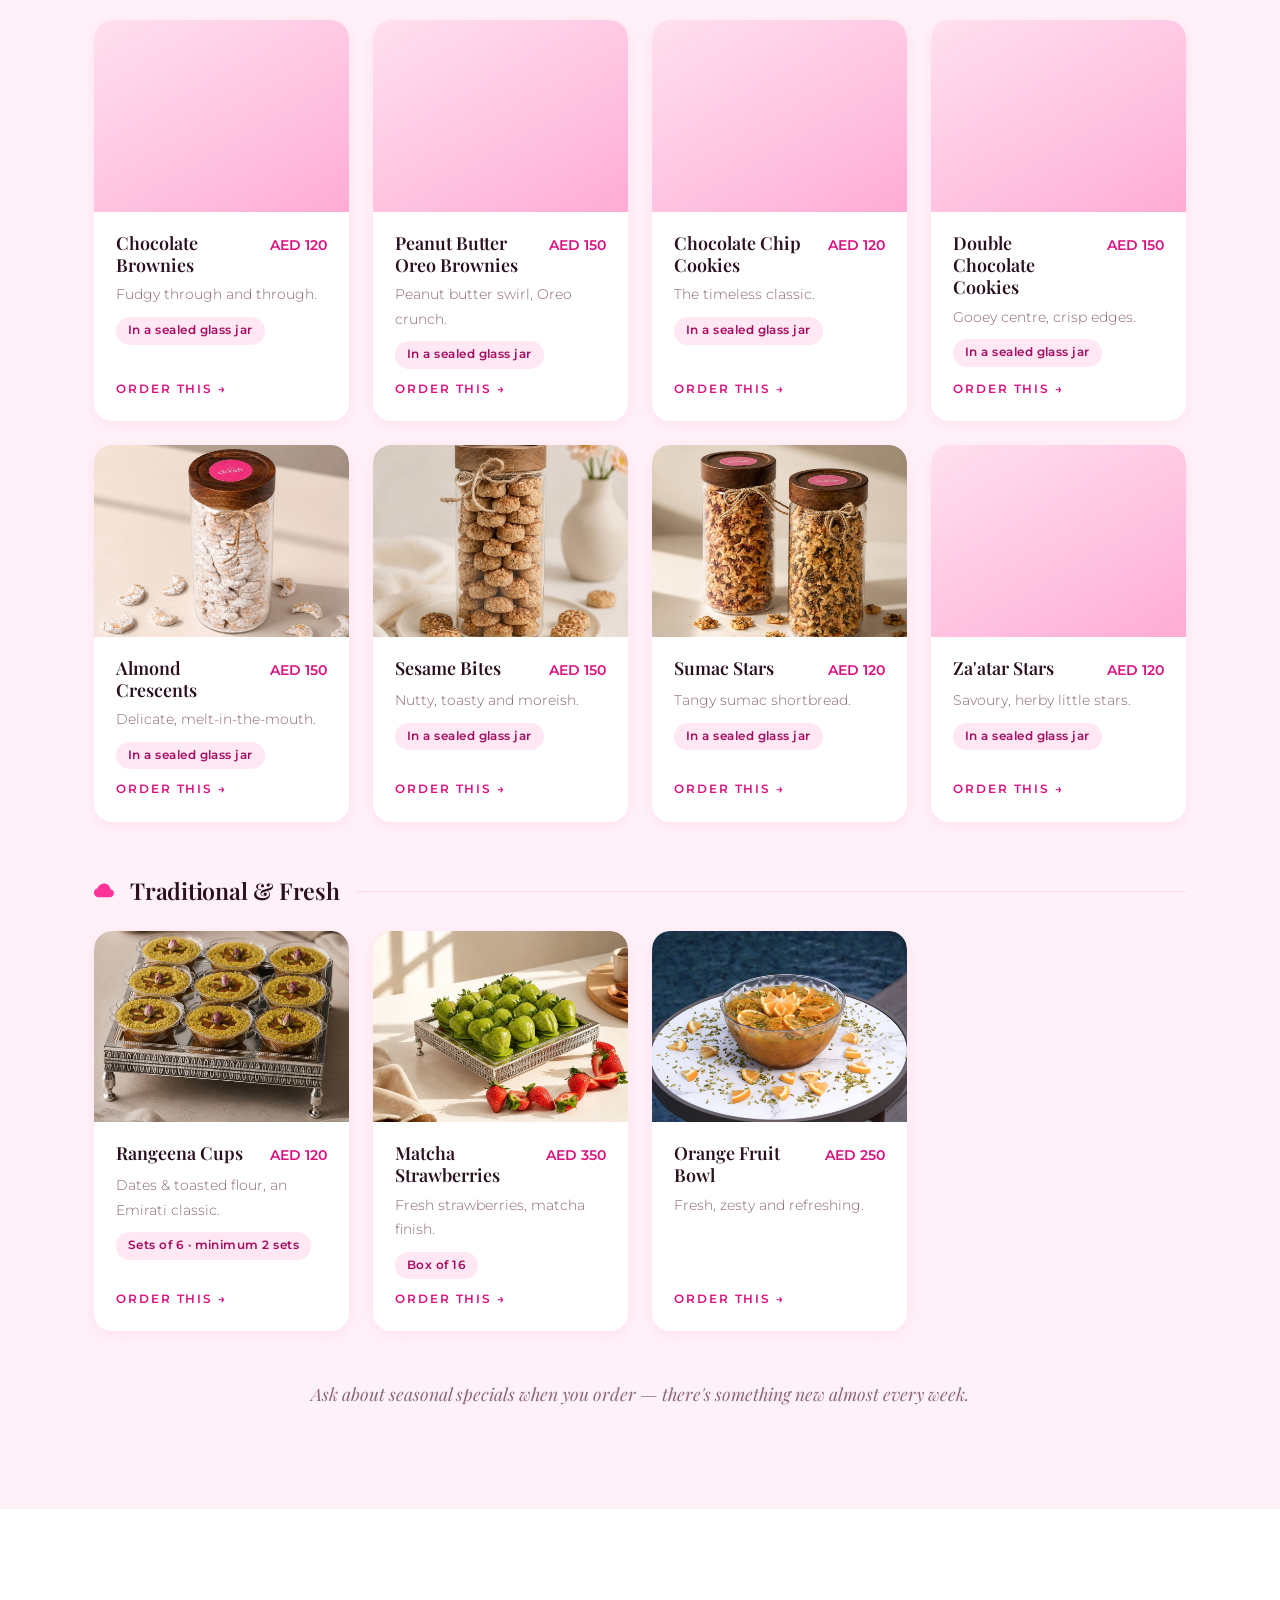
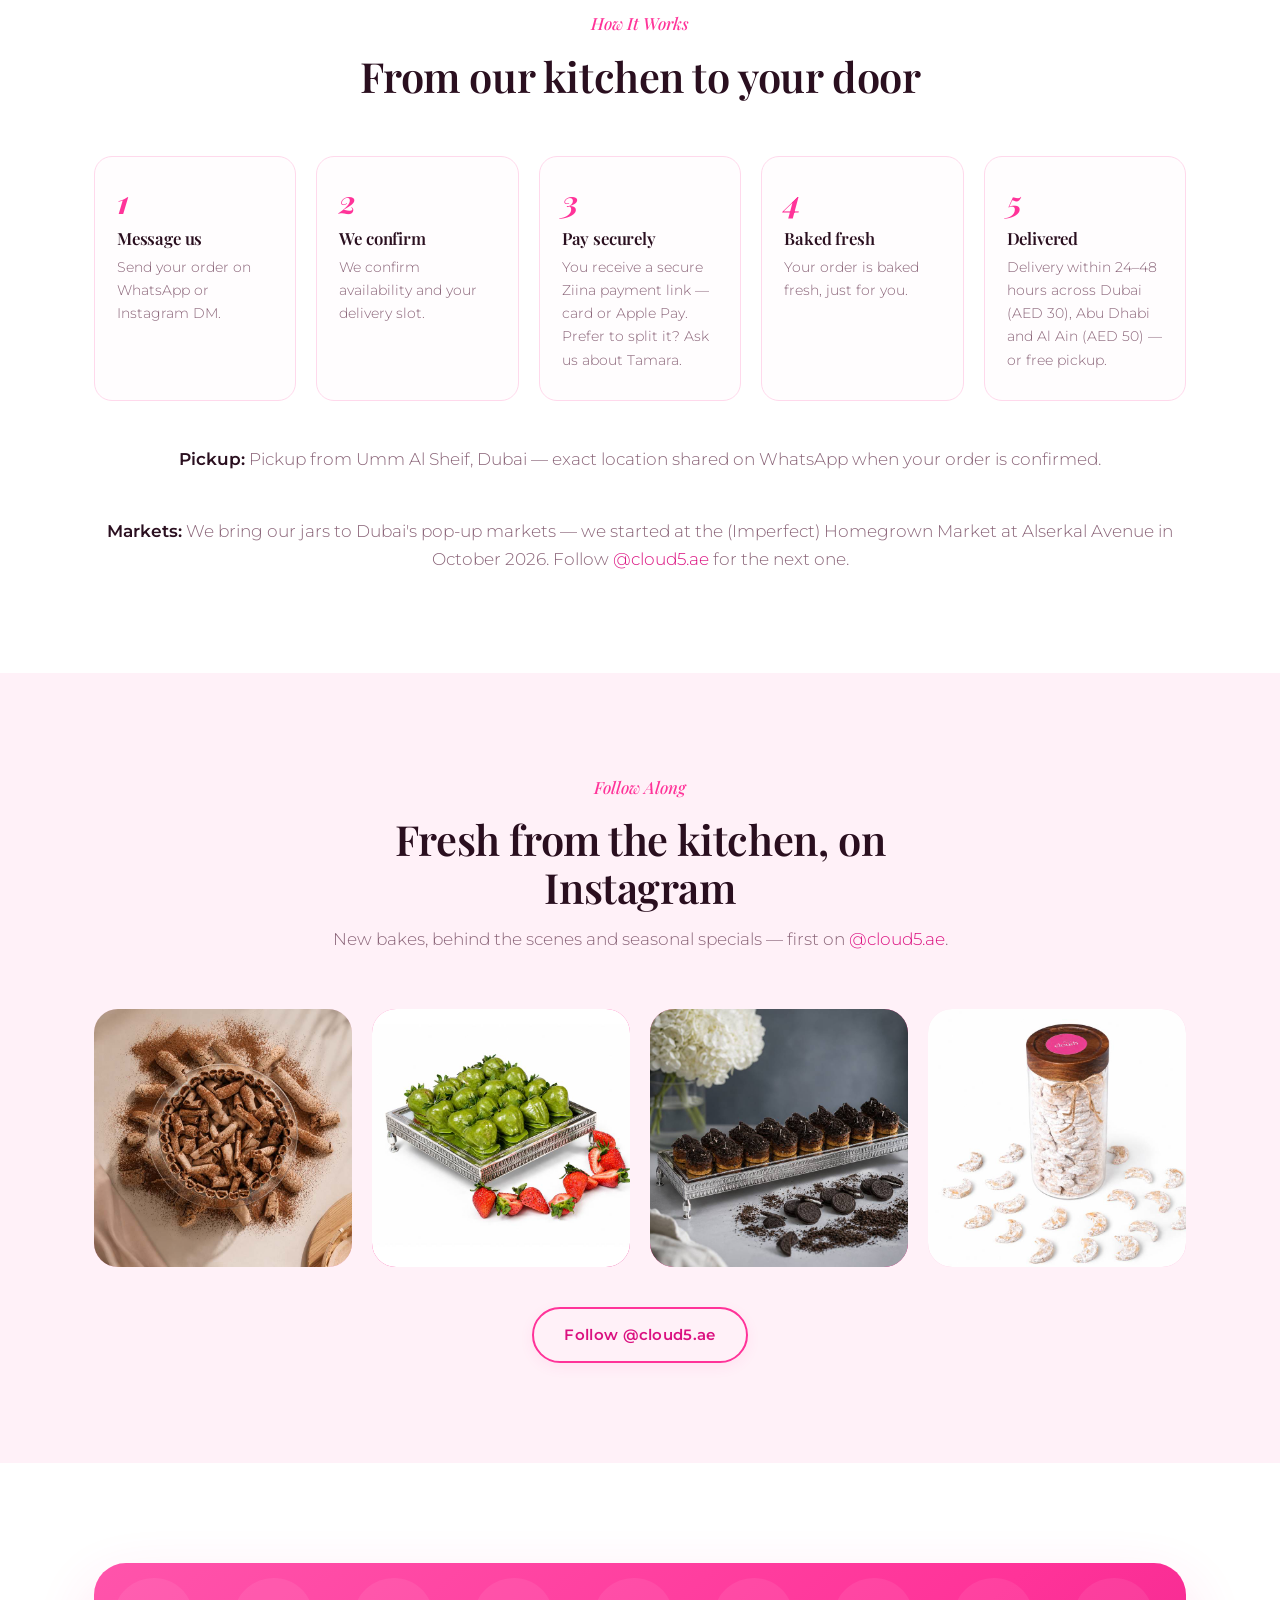
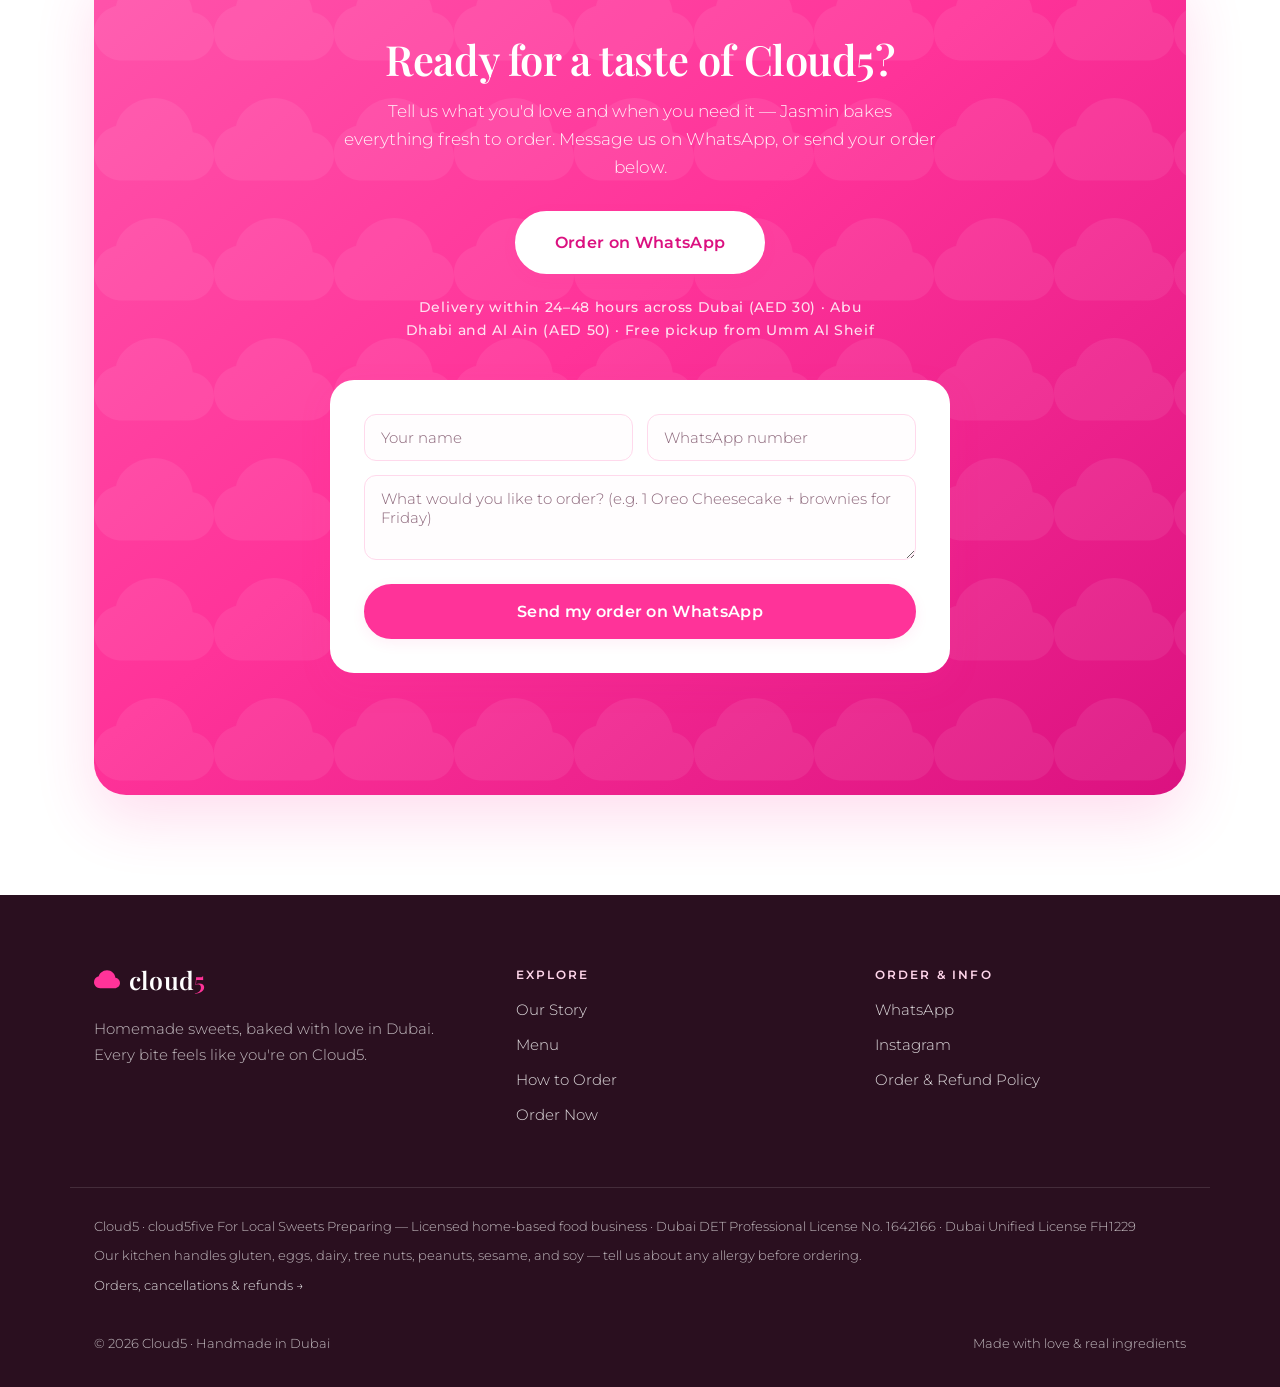
==== commit 15c73a45: "Menu and info update: Peanut Butter Oreo Brownies, jar tags, Tamara, Abu Dhabi and Al Ain delivery, " ====
--- a/index.html
+++ b/index.html
@@ -27,6 +27,7 @@
     "url": "https://cloud5.ae/",
     "servesCuisine": "Desserts",
     "priceRange": "AED 120-350",
+    "paymentAccepted": "Credit Card, Apple Pay, Tamara",
     "address": {
       "@type": "PostalAddress",
       "addressLocality": "Dubai",
@@ -65,7 +66,7 @@
         <div class="hero__text">
           <span class="eyebrow">Among the clouds · Handmade in Dubai</span>
           <h1 class="hero__title">Every bite feels like <span class="accent">you're on cloud5.</span></h1>
-          <p class="hero__sub">A licensed home bakery with a big heart. Cakes, cheesecakes, cookies and traditional sweets — made from scratch, fresh to order. Nothing sits on a shelf.</p>
+          <p class="hero__sub">A licensed home bakery with a big heart. Cakes, cheesecakes, cookies and bites by the jar, and traditional sweets — made from scratch, fresh to order. Nothing sits on a shelf.</p>
           <div class="hero__cta">
             <a class="btn btn--lg" data-wa href="#order" target="_blank" rel="noopener">Order on WhatsApp</a>
             <a class="btn btn--ghost btn--lg" href="#menu">See the menu</a>
@@ -162,31 +163,35 @@
           <div class="menu__grid">
             <article class="item">
               <div class="ph ph--menu has-media" data-media-slot="menu-chocolate-brownies"><img src="assets/img/menu-chocolate-brownies.jpg" alt="Fudgy chocolate brownies" width="1000" height="750" loading="lazy" decoding="async" /></div>
-              <div class="item__body"><div class="item__head"><h4>Chocolate Brownies</h4><span class="item__price">AED 120</span></div><p>Fudgy through and through.</p><a class="item__order" data-wa data-wa-item="Chocolate Brownies" href="#order" target="_blank" rel="noopener">Order this &rarr;</a></div>
+              <div class="item__body"><div class="item__head"><h4>Chocolate Brownies</h4><span class="item__price">AED 120</span></div><p>Fudgy through and through.</p><span class="item__note">In a sealed glass jar</span><a class="item__order" data-wa data-wa-item="Chocolate Brownies" href="#order" target="_blank" rel="noopener">Order this &rarr;</a></div>
+            </article>
+            <article class="item">
+              <div class="ph ph--menu has-media" data-media-slot="menu-peanut-butter-oreo-brownies"><img src="assets/img/menu-peanut-butter-oreo-brownies.jpg" alt="Peanut butter Oreo brownies with a peanut butter swirl" width="1000" height="750" loading="lazy" decoding="async" /></div>
+              <div class="item__body"><div class="item__head"><h4>Peanut Butter Oreo Brownies</h4><span class="item__price">AED 150</span></div><p>Peanut butter swirl, Oreo crunch.</p><span class="item__note">In a sealed glass jar</span><a class="item__order" data-wa data-wa-item="Peanut Butter Oreo Brownies" href="#order" target="_blank" rel="noopener">Order this &rarr;</a></div>
             </article>
             <article class="item">
               <div class="ph ph--menu has-media" data-media-slot="menu-chocolate-chip-cookies"><img src="assets/img/menu-chocolate-chip-cookies.jpg" alt="Chocolate chip cookies" width="1000" height="750" loading="lazy" decoding="async" /></div>
-              <div class="item__body"><div class="item__head"><h4>Chocolate Chip Cookies</h4><span class="item__price">AED 120</span></div><p>The timeless classic.</p><a class="item__order" data-wa data-wa-item="Chocolate Chip Cookies" href="#order" target="_blank" rel="noopener">Order this &rarr;</a></div>
+              <div class="item__body"><div class="item__head"><h4>Chocolate Chip Cookies</h4><span class="item__price">AED 120</span></div><p>The timeless classic.</p><span class="item__note">In a sealed glass jar</span><a class="item__order" data-wa data-wa-item="Chocolate Chip Cookies" href="#order" target="_blank" rel="noopener">Order this &rarr;</a></div>
             </article>
             <article class="item">
               <div class="ph ph--menu has-media" data-media-slot="menu-double-chocolate-cookies"><img src="assets/img/menu-double-chocolate-cookies.jpg" alt="Double chocolate cookies" width="1000" height="750" loading="lazy" decoding="async" /></div>
-              <div class="item__body"><div class="item__head"><h4>Double Chocolate Cookies</h4><span class="item__price">AED 150</span></div><p>Gooey centre, crisp edges.</p><a class="item__order" data-wa data-wa-item="Double Chocolate Cookies" href="#order" target="_blank" rel="noopener">Order this &rarr;</a></div>
+              <div class="item__body"><div class="item__head"><h4>Double Chocolate Cookies</h4><span class="item__price">AED 150</span></div><p>Gooey centre, crisp edges.</p><span class="item__note">In a sealed glass jar</span><a class="item__order" data-wa data-wa-item="Double Chocolate Cookies" href="#order" target="_blank" rel="noopener">Order this &rarr;</a></div>
             </article>
             <article class="item">
               <div class="ph ph--menu has-media" data-media-slot="menu-almond-crescents"><img src="assets/img/menu-almond-crescents.jpg" alt="Almond crescent cookies" width="1000" height="750" loading="lazy" decoding="async" /></div>
-              <div class="item__body"><div class="item__head"><h4>Almond Crescents</h4><span class="item__price">AED 150</span></div><p>Delicate, melt-in-the-mouth.</p><a class="item__order" data-wa data-wa-item="Almond Crescents" href="#order" target="_blank" rel="noopener">Order this &rarr;</a></div>
+              <div class="item__body"><div class="item__head"><h4>Almond Crescents</h4><span class="item__price">AED 150</span></div><p>Delicate, melt-in-the-mouth.</p><span class="item__note">In a sealed glass jar</span><a class="item__order" data-wa data-wa-item="Almond Crescents" href="#order" target="_blank" rel="noopener">Order this &rarr;</a></div>
             </article>
             <article class="item">
               <div class="ph ph--menu has-media" data-media-slot="menu-sesame-bites"><img src="assets/img/menu-sesame-bites.jpg" alt="Sesame bites" width="1000" height="750" loading="lazy" decoding="async" /></div>
-              <div class="item__body"><div class="item__head"><h4>Sesame Bites</h4><span class="item__price">AED 150</span></div><p>Nutty, toasty and moreish.</p><a class="item__order" data-wa data-wa-item="Sesame Bites" href="#order" target="_blank" rel="noopener">Order this &rarr;</a></div>
+              <div class="item__body"><div class="item__head"><h4>Sesame Bites</h4><span class="item__price">AED 150</span></div><p>Nutty, toasty and moreish.</p><span class="item__note">In a sealed glass jar</span><a class="item__order" data-wa data-wa-item="Sesame Bites" href="#order" target="_blank" rel="noopener">Order this &rarr;</a></div>
             </article>
             <article class="item">
               <div class="ph ph--menu has-media" data-media-slot="menu-sumac-stars"><img src="assets/img/menu-sumac-stars.jpg" alt="Sumac star crackers in a glass jar" width="1000" height="750" loading="lazy" decoding="async" /></div>
-              <div class="item__body"><div class="item__head"><h4>Sumac Stars</h4><span class="item__price">AED 120</span></div><p>Tangy sumac shortbread.</p><a class="item__order" data-wa data-wa-item="Sumac Stars" href="#order" target="_blank" rel="noopener">Order this &rarr;</a></div>
+              <div class="item__body"><div class="item__head"><h4>Sumac Stars</h4><span class="item__price">AED 120</span></div><p>Tangy sumac shortbread.</p><span class="item__note">In a sealed glass jar</span><a class="item__order" data-wa data-wa-item="Sumac Stars" href="#order" target="_blank" rel="noopener">Order this &rarr;</a></div>
             </article>
             <article class="item">
               <div class="ph ph--menu has-media" data-media-slot="menu-zaatar-stars"><img src="assets/img/menu-zaatar-stars.jpg" alt="Za'atar star crackers in a glass jar" width="1000" height="750" loading="lazy" decoding="async" /></div>
-              <div class="item__body"><div class="item__head"><h4>Za'atar Stars</h4><span class="item__price">AED 120</span></div><p>Savoury, herby little stars.</p><a class="item__order" data-wa data-wa-item="Za'atar Stars" href="#order" target="_blank" rel="noopener">Order this &rarr;</a></div>
+              <div class="item__body"><div class="item__head"><h4>Za'atar Stars</h4><span class="item__price">AED 120</span></div><p>Savoury, herby little stars.</p><span class="item__note">In a sealed glass jar</span><a class="item__order" data-wa data-wa-item="Za'atar Stars" href="#order" target="_blank" rel="noopener">Order this &rarr;</a></div>
             </article>
           </div>
         </div>
@@ -223,11 +228,12 @@
         <div class="how__grid">
           <article class="step"><div class="step__num">1</div><h3>Message us</h3><p>Send your order on WhatsApp or Instagram DM.</p></article>
           <article class="step"><div class="step__num">2</div><h3>We confirm</h3><p>We confirm availability and your delivery slot.</p></article>
-          <article class="step"><div class="step__num">3</div><h3>Pay securely</h3><p>You receive a secure Ziina payment link — cash accepted on pickup.</p></article>
+          <article class="step"><div class="step__num">3</div><h3>Pay securely</h3><p>You receive a secure Ziina payment link — card or Apple Pay. Prefer to split it? Ask us about Tamara.</p></article>
           <article class="step"><div class="step__num">4</div><h3>Baked fresh</h3><p>Your order is baked fresh, just for you.</p></article>
-          <article class="step"><div class="step__num">5</div><h3>Delivered</h3><p>Delivery within 24&ndash;48 hours across Dubai (AED 30) — or free pickup.</p></article>
+          <article class="step"><div class="step__num">5</div><h3>Delivered</h3><p>Delivery within 24&ndash;48 hours across Dubai (AED 30), Abu Dhabi and Al Ain (AED 50) — or free pickup.</p></article>
         </div>
         <p class="how__pickup"><strong>Pickup:</strong> Pickup from Umm Al Sheif, Dubai — exact location shared on WhatsApp when your order is confirmed.</p>
+        <p class="how__pickup"><strong>Markets:</strong> We bring our jars to Dubai's pop-up markets — we started at the (Imperfect) Homegrown Market at Alserkal Avenue in October 2026. Follow <a href="https://www.instagram.com/cloud5.ae/" target="_blank" rel="noopener">@cloud5.ae</a> for the next one.</p>
       </div>
     </section>
 
@@ -258,7 +264,7 @@
           <h2>Ready for a taste of Cloud5?</h2>
           <p>Tell us what you'd love and when you need it — Jasmin bakes everything fresh to order. Message us on WhatsApp, or send your order below.</p>
           <a class="btn btn--light btn--lg" data-wa href="#order" target="_blank" rel="noopener">Order on WhatsApp</a>
-          <p class="order__delivery">Delivery within 24&ndash;48 hours across Dubai (AED 30) · Free pickup from Umm Al Sheif</p>
+          <p class="order__delivery">Delivery within 24&ndash;48 hours across Dubai (AED 30) · Abu Dhabi and Al Ain (AED 50) · Free pickup from Umm Al Sheif</p>
 
           <form class="order__form" id="orderForm" novalidate>
             <div class="order__row">
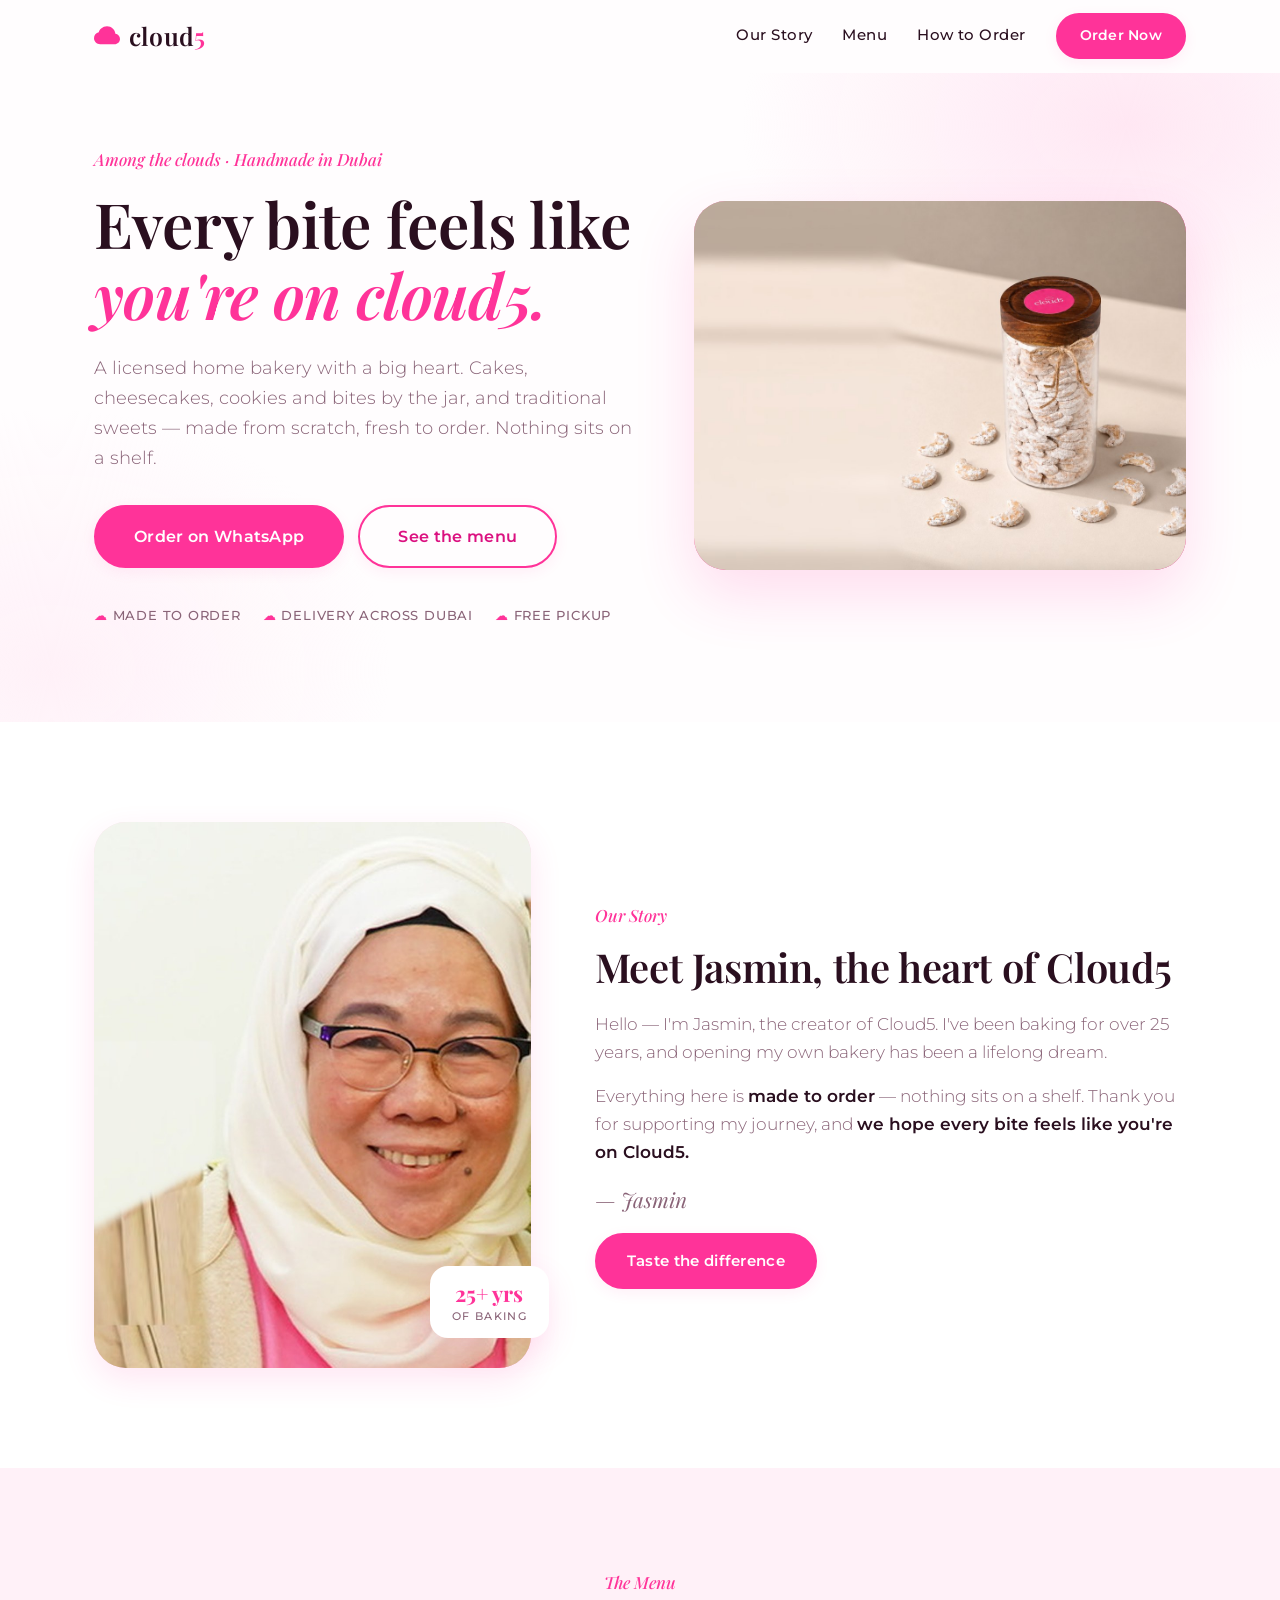
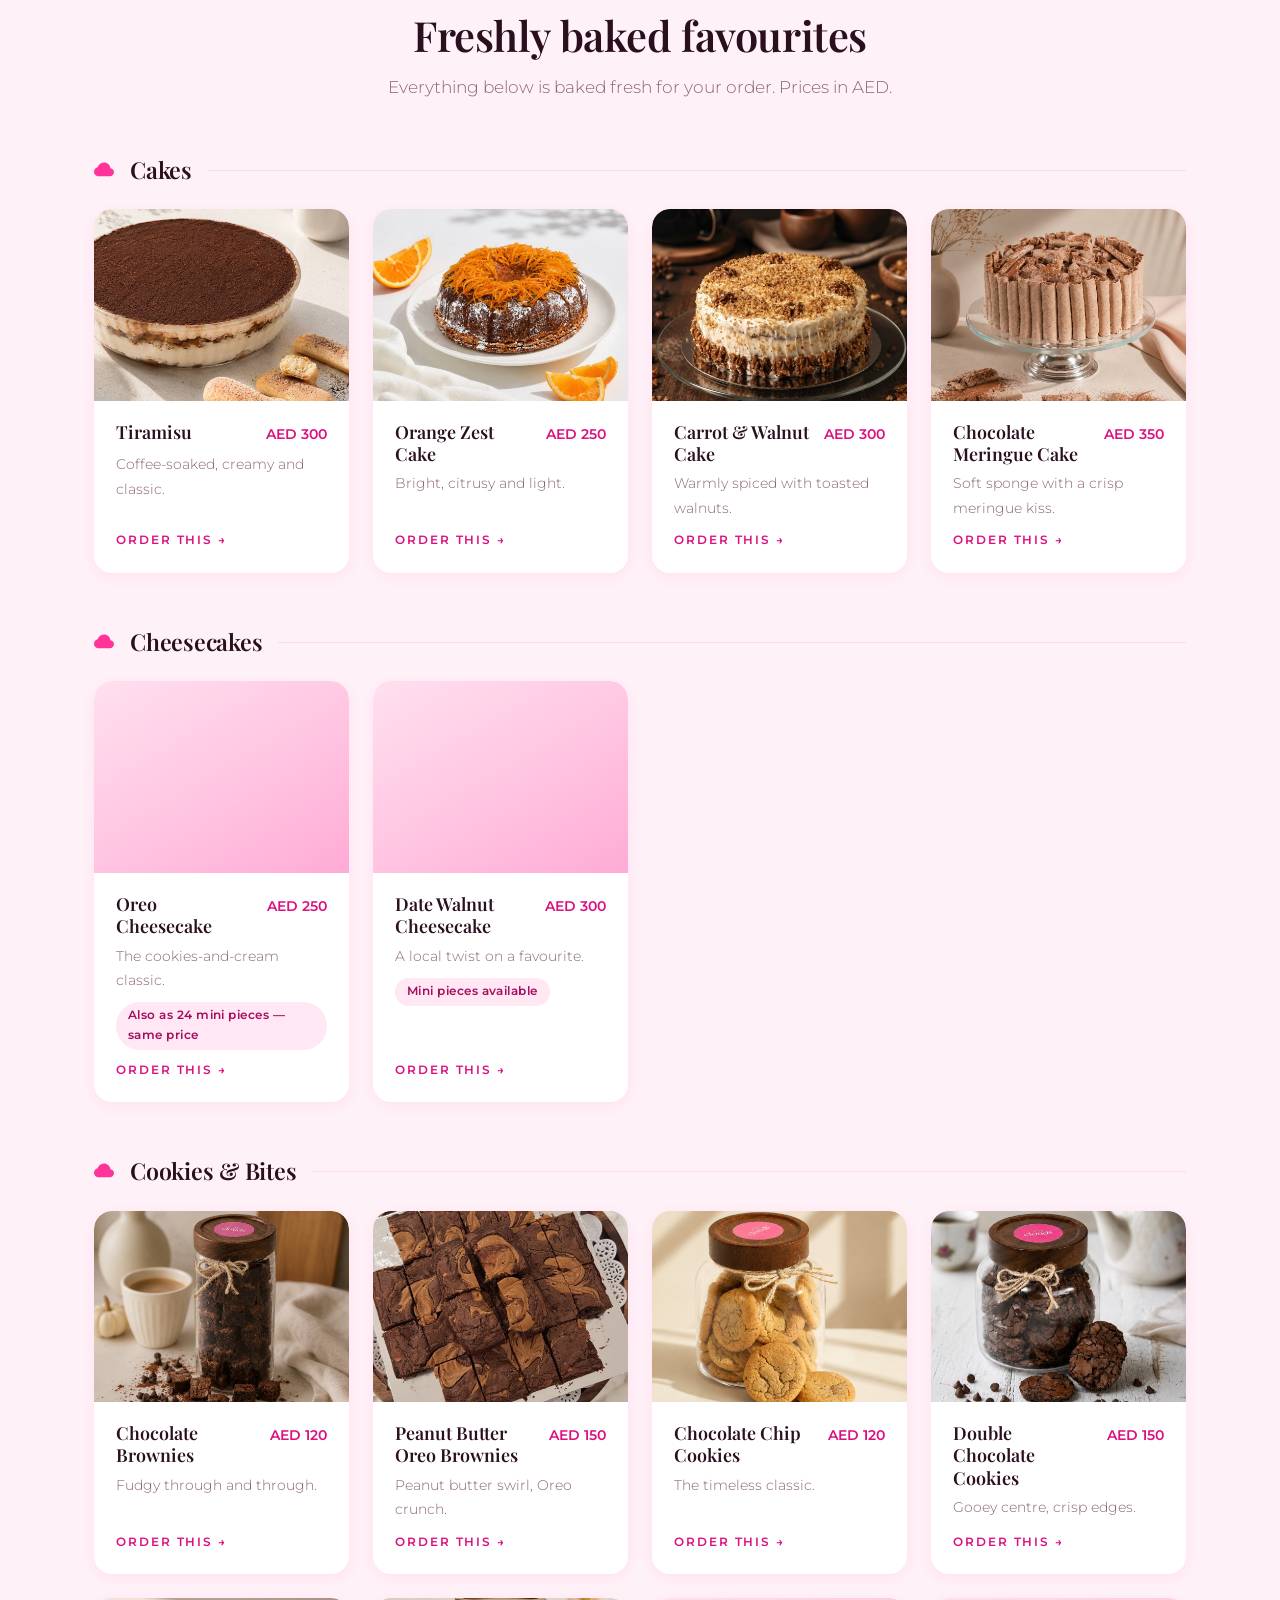
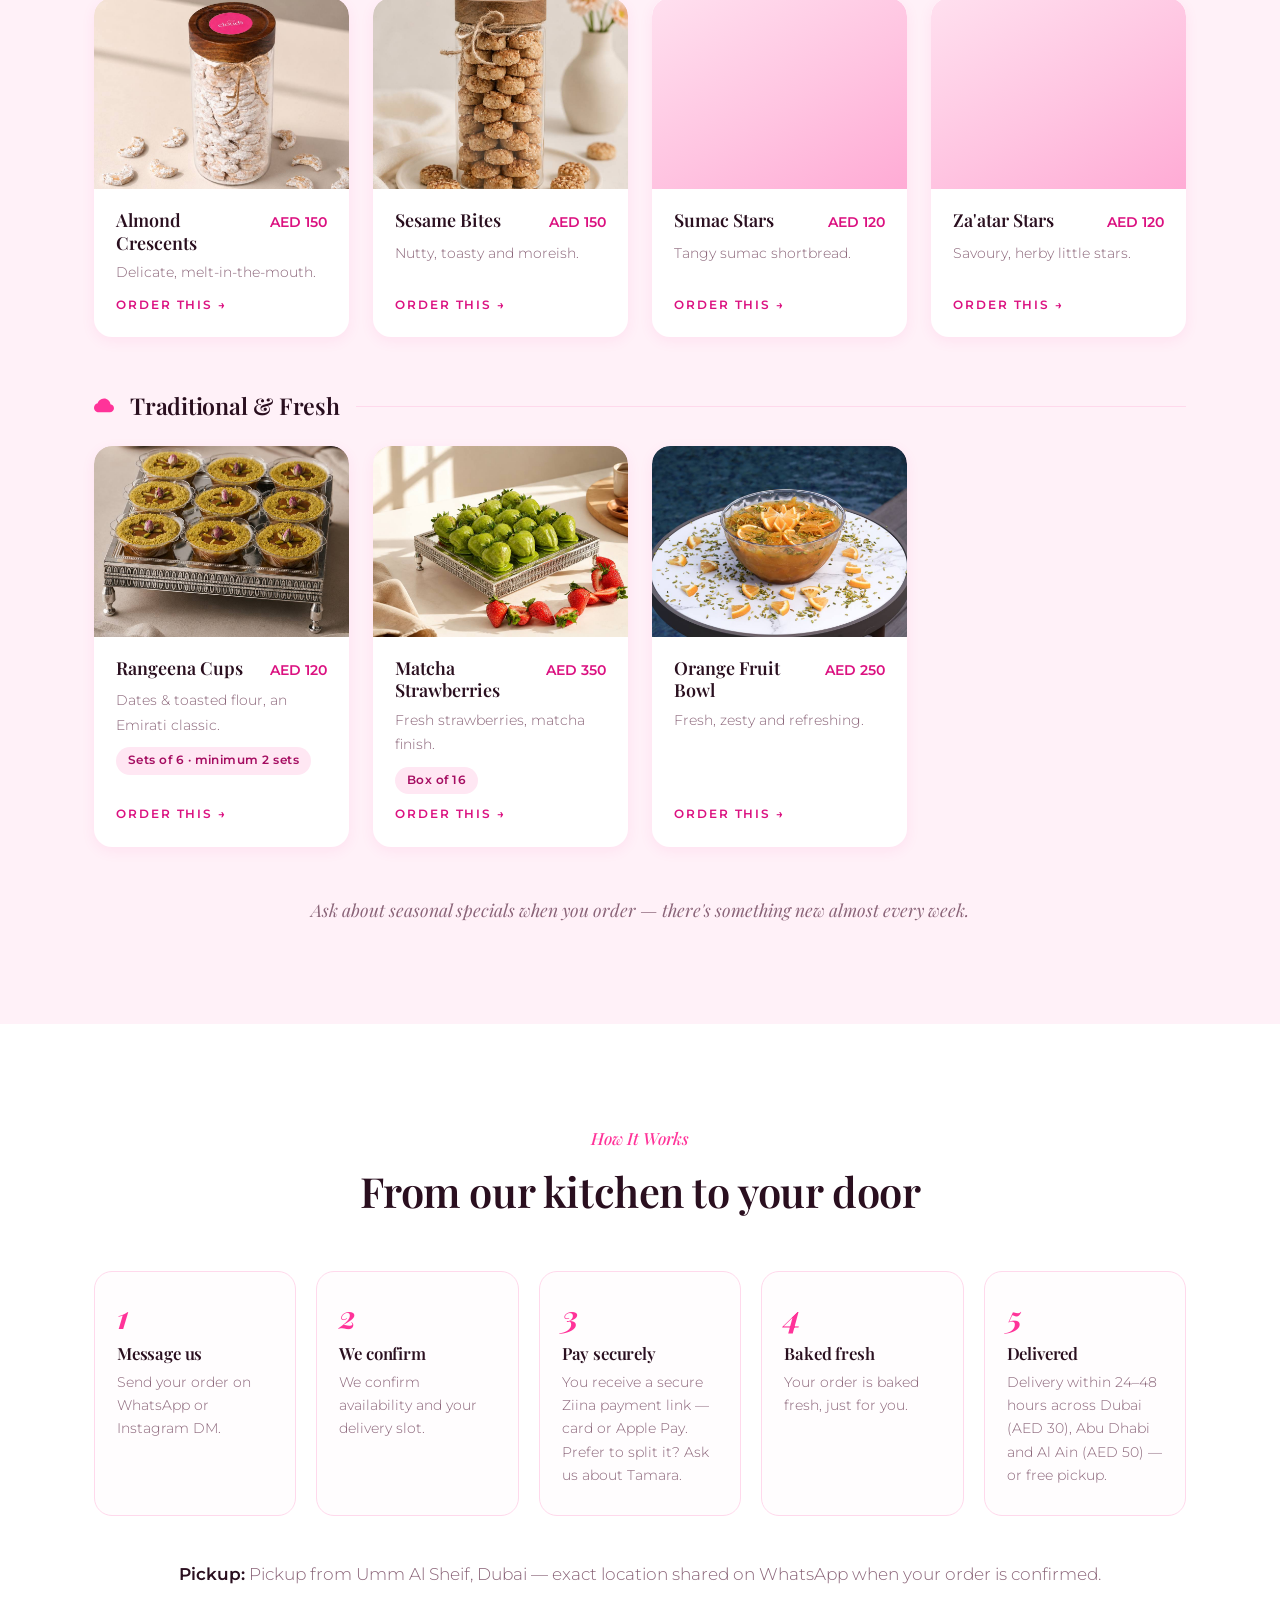
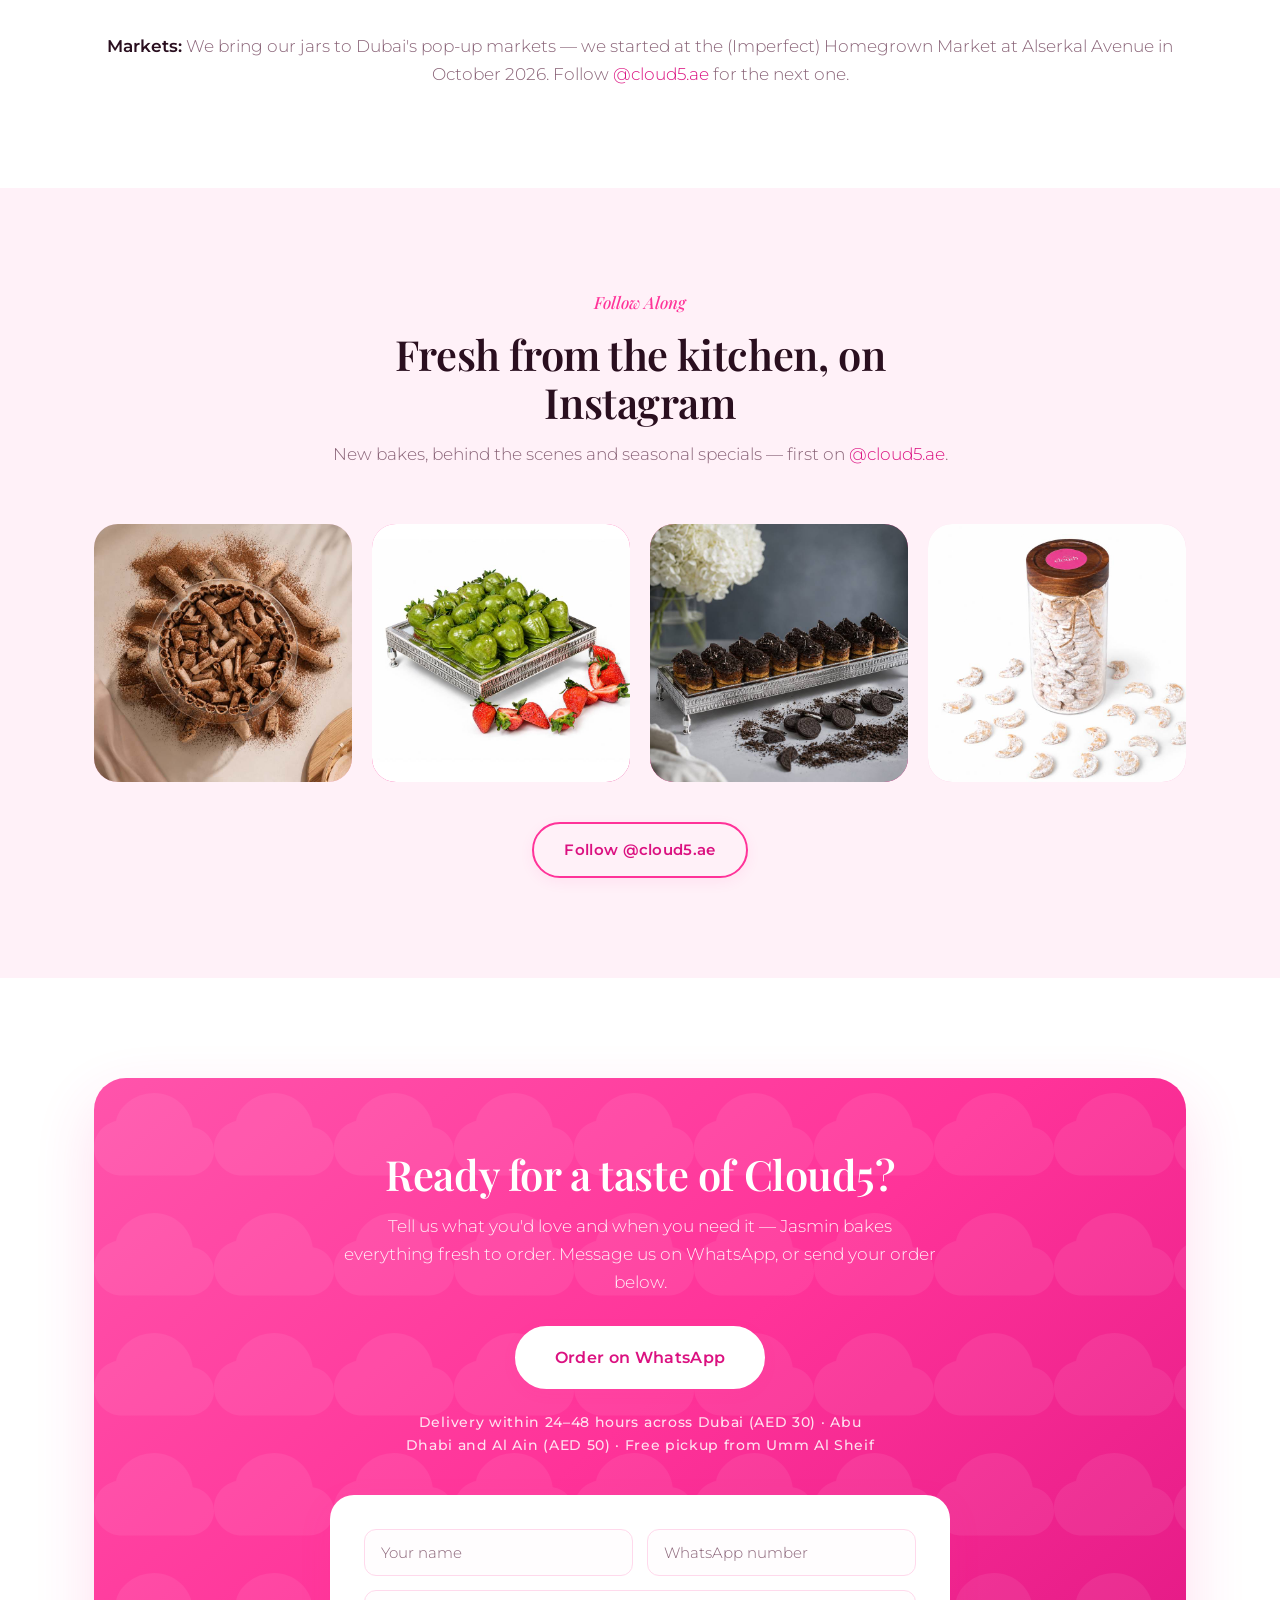
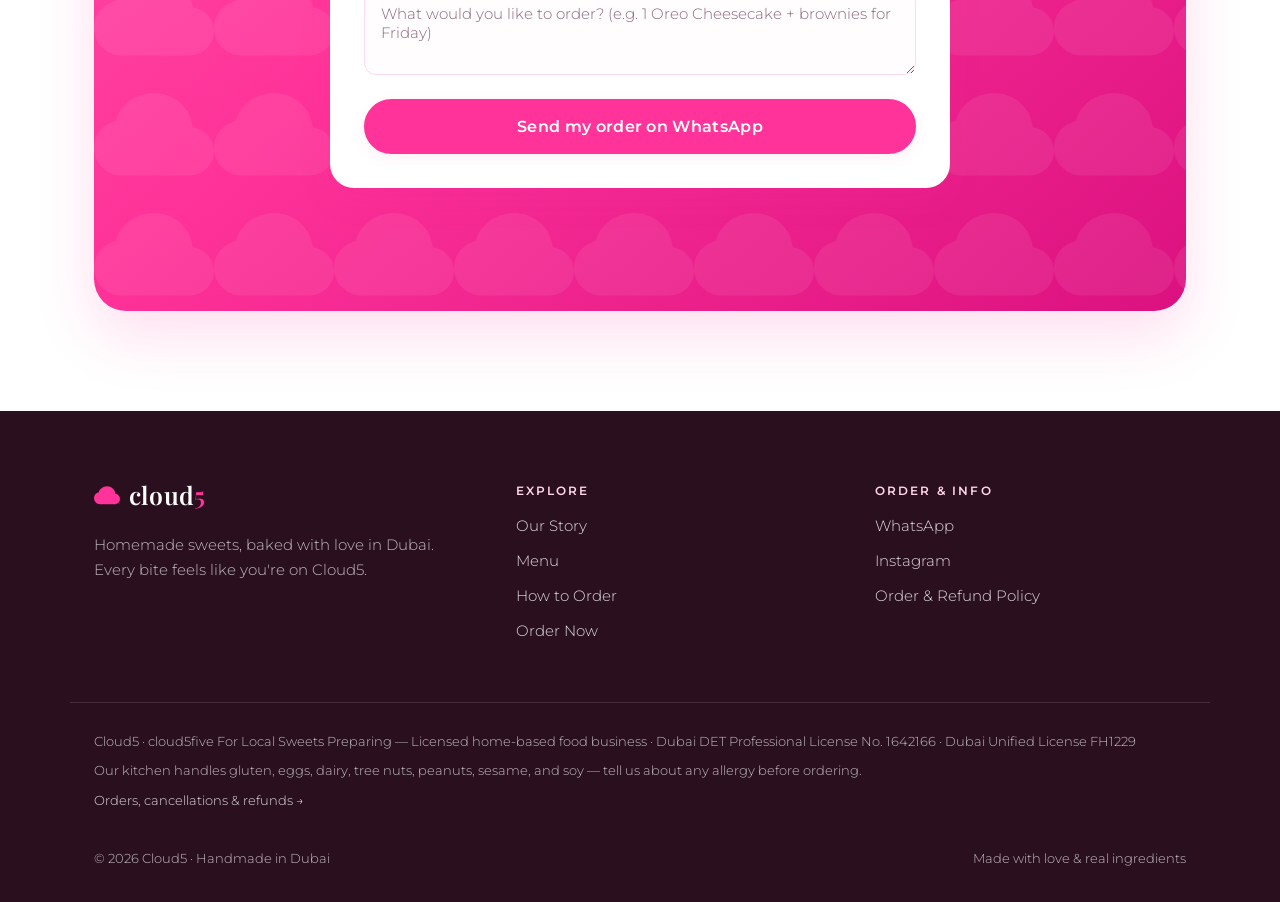
==== commit 54071033: "Home page: Almond Crescents as the main photo, Jasmin's portrait, remove jar tags and three retired " ====
--- a/index.html
+++ b/index.html
@@ -78,7 +78,7 @@
           </div>
         </div>
         <div class="hero__media">
-          <div class="ph ph--bold ph--hero has-media" data-media-slot="hero"><img src="assets/img/hero.jpg" alt="Freshly made tiramisu with a cup of coffee — a Cloud5 signature bake" width="1122" height="842" loading="eager" fetchpriority="high" /></div>
+          <div class="ph ph--bold ph--hero has-media" data-media-slot="hero"><img src="assets/img/hero-almond-crescents.jpg" alt="A jar of Cloud5 almond crescents with cookies scattered around it" width="1122" height="842" loading="eager" fetchpriority="high" /></div>
         </div>
       </div>
     </section>
@@ -87,7 +87,7 @@
     <section class="story" id="story">
       <div class="container story__grid">
         <div class="story__media">
-          <div class="ph ph--story" data-media-slot="story" aria-hidden="true"><span class="ph__soon">Photo coming soon</span></div>
+          <div class="ph ph--story has-media" data-media-slot="story"><img src="assets/img/story-jasmin.jpg" alt="Jasmin, the baker behind Cloud5" width="800" height="1000" loading="lazy" decoding="async" /></div>
           <div class="story__badge">25+ yrs<small>of baking</small></div>
         </div>
         <div class="story__text">
@@ -129,10 +129,6 @@
               <div class="ph ph--menu has-media" data-media-slot="menu-chocolate-meringue-cake"><img src="assets/img/menu-chocolate-meringue-cake.jpg" alt="Chocolate meringue cake" width="1000" height="750" loading="lazy" decoding="async" /></div>
               <div class="item__body"><div class="item__head"><h4>Chocolate Meringue Cake</h4><span class="item__price">AED 350</span></div><p>Soft sponge with a crisp meringue kiss.</p><a class="item__order" data-wa data-wa-item="Chocolate Meringue Cake" href="#order" target="_blank" rel="noopener">Order this &rarr;</a></div>
             </article>
-            <article class="item">
-              <div class="ph ph--menu has-media" data-media-slot="menu-almond-chocolate-ganache-cake"><img src="assets/img/menu-almond-chocolate-ganache-cake.jpg" alt="Almond chocolate ganache cake" width="1000" height="750" loading="lazy" decoding="async" /></div>
-              <div class="item__body"><div class="item__head"><h4>Almond Chocolate Ganache Cake</h4><span class="item__price">AED 350</span></div><p>Rich, glossy and deeply chocolatey.</p><a class="item__order" data-wa data-wa-item="Almond Chocolate Ganache Cake" href="#order" target="_blank" rel="noopener">Order this &rarr;</a></div>
-            </article>
           </div>
         </div>
 
@@ -144,16 +140,8 @@
               <div class="item__body"><div class="item__head"><h4>Oreo Cheesecake</h4><span class="item__price">AED 250</span></div><p>The cookies-and-cream classic.</p><span class="item__note">Also as 24 mini pieces — same price</span><a class="item__order" data-wa data-wa-item="Oreo Cheesecake" href="#order" target="_blank" rel="noopener">Order this &rarr;</a></div>
             </article>
             <article class="item">
-              <div class="ph ph--menu has-media" data-media-slot="menu-macadamia-cheesecake"><img src="assets/img/menu-macadamia-cheesecake.jpg" alt="Macadamia cheesecake" width="1000" height="750" loading="lazy" decoding="async" /></div>
-              <div class="item__body"><div class="item__head"><h4>Macadamia Cheesecake</h4><span class="item__price">AED 300</span></div><p>Buttery macadamia crunch.</p><span class="item__note">Mini pieces available</span><a class="item__order" data-wa data-wa-item="Macadamia Cheesecake" href="#order" target="_blank" rel="noopener">Order this &rarr;</a></div>
-            </article>
-            <article class="item">
               <div class="ph ph--menu has-media" data-media-slot="menu-date-walnut-cheesecake"><img src="assets/img/menu-date-walnut-cheesecake.jpg" alt="Date and walnut cheesecake" width="1000" height="750" loading="lazy" decoding="async" /></div>
               <div class="item__body"><div class="item__head"><h4>Date Walnut Cheesecake</h4><span class="item__price">AED 300</span></div><p>A local twist on a favourite.</p><span class="item__note">Mini pieces available</span><a class="item__order" data-wa data-wa-item="Date Walnut Cheesecake" href="#order" target="_blank" rel="noopener">Order this &rarr;</a></div>
-            </article>
-            <article class="item">
-              <div class="ph ph--menu has-media" data-media-slot="menu-san-sebastian-cheesecake"><img src="assets/img/menu-san-sebastian-cheesecake.jpg" alt="San Sebastian burnt cheesecake" width="1000" height="750" loading="lazy" decoding="async" /></div>
-              <div class="item__body"><div class="item__head"><h4>San Sebastian Cheesecake</h4><span class="item__price">AED 350</span></div><p>Caramelised top, creamy centre.</p><a class="item__order" data-wa data-wa-item="San Sebastian Cheesecake" href="#order" target="_blank" rel="noopener">Order this &rarr;</a></div>
             </article>
           </div>
         </div>
@@ -163,35 +151,35 @@
           <div class="menu__grid">
             <article class="item">
               <div class="ph ph--menu has-media" data-media-slot="menu-chocolate-brownies"><img src="assets/img/menu-chocolate-brownies.jpg" alt="Fudgy chocolate brownies" width="1000" height="750" loading="lazy" decoding="async" /></div>
-              <div class="item__body"><div class="item__head"><h4>Chocolate Brownies</h4><span class="item__price">AED 120</span></div><p>Fudgy through and through.</p><span class="item__note">In a sealed glass jar</span><a class="item__order" data-wa data-wa-item="Chocolate Brownies" href="#order" target="_blank" rel="noopener">Order this &rarr;</a></div>
+              <div class="item__body"><div class="item__head"><h4>Chocolate Brownies</h4><span class="item__price">AED 120</span></div><p>Fudgy through and through.</p><a class="item__order" data-wa data-wa-item="Chocolate Brownies" href="#order" target="_blank" rel="noopener">Order this &rarr;</a></div>
             </article>
             <article class="item">
               <div class="ph ph--menu has-media" data-media-slot="menu-peanut-butter-oreo-brownies"><img src="assets/img/menu-peanut-butter-oreo-brownies.jpg" alt="Peanut butter Oreo brownies with a peanut butter swirl" width="1000" height="750" loading="lazy" decoding="async" /></div>
-              <div class="item__body"><div class="item__head"><h4>Peanut Butter Oreo Brownies</h4><span class="item__price">AED 150</span></div><p>Peanut butter swirl, Oreo crunch.</p><span class="item__note">In a sealed glass jar</span><a class="item__order" data-wa data-wa-item="Peanut Butter Oreo Brownies" href="#order" target="_blank" rel="noopener">Order this &rarr;</a></div>
+              <div class="item__body"><div class="item__head"><h4>Peanut Butter Oreo Brownies</h4><span class="item__price">AED 150</span></div><p>Peanut butter swirl, Oreo crunch.</p><a class="item__order" data-wa data-wa-item="Peanut Butter Oreo Brownies" href="#order" target="_blank" rel="noopener">Order this &rarr;</a></div>
             </article>
             <article class="item">
               <div class="ph ph--menu has-media" data-media-slot="menu-chocolate-chip-cookies"><img src="assets/img/menu-chocolate-chip-cookies.jpg" alt="Chocolate chip cookies" width="1000" height="750" loading="lazy" decoding="async" /></div>
-              <div class="item__body"><div class="item__head"><h4>Chocolate Chip Cookies</h4><span class="item__price">AED 120</span></div><p>The timeless classic.</p><span class="item__note">In a sealed glass jar</span><a class="item__order" data-wa data-wa-item="Chocolate Chip Cookies" href="#order" target="_blank" rel="noopener">Order this &rarr;</a></div>
+              <div class="item__body"><div class="item__head"><h4>Chocolate Chip Cookies</h4><span class="item__price">AED 120</span></div><p>The timeless classic.</p><a class="item__order" data-wa data-wa-item="Chocolate Chip Cookies" href="#order" target="_blank" rel="noopener">Order this &rarr;</a></div>
             </article>
             <article class="item">
               <div class="ph ph--menu has-media" data-media-slot="menu-double-chocolate-cookies"><img src="assets/img/menu-double-chocolate-cookies.jpg" alt="Double chocolate cookies" width="1000" height="750" loading="lazy" decoding="async" /></div>
-              <div class="item__body"><div class="item__head"><h4>Double Chocolate Cookies</h4><span class="item__price">AED 150</span></div><p>Gooey centre, crisp edges.</p><span class="item__note">In a sealed glass jar</span><a class="item__order" data-wa data-wa-item="Double Chocolate Cookies" href="#order" target="_blank" rel="noopener">Order this &rarr;</a></div>
+              <div class="item__body"><div class="item__head"><h4>Double Chocolate Cookies</h4><span class="item__price">AED 150</span></div><p>Gooey centre, crisp edges.</p><a class="item__order" data-wa data-wa-item="Double Chocolate Cookies" href="#order" target="_blank" rel="noopener">Order this &rarr;</a></div>
             </article>
             <article class="item">
               <div class="ph ph--menu has-media" data-media-slot="menu-almond-crescents"><img src="assets/img/menu-almond-crescents.jpg" alt="Almond crescent cookies" width="1000" height="750" loading="lazy" decoding="async" /></div>
-              <div class="item__body"><div class="item__head"><h4>Almond Crescents</h4><span class="item__price">AED 150</span></div><p>Delicate, melt-in-the-mouth.</p><span class="item__note">In a sealed glass jar</span><a class="item__order" data-wa data-wa-item="Almond Crescents" href="#order" target="_blank" rel="noopener">Order this &rarr;</a></div>
+              <div class="item__body"><div class="item__head"><h4>Almond Crescents</h4><span class="item__price">AED 150</span></div><p>Delicate, melt-in-the-mouth.</p><a class="item__order" data-wa data-wa-item="Almond Crescents" href="#order" target="_blank" rel="noopener">Order this &rarr;</a></div>
             </article>
             <article class="item">
               <div class="ph ph--menu has-media" data-media-slot="menu-sesame-bites"><img src="assets/img/menu-sesame-bites.jpg" alt="Sesame bites" width="1000" height="750" loading="lazy" decoding="async" /></div>
-              <div class="item__body"><div class="item__head"><h4>Sesame Bites</h4><span class="item__price">AED 150</span></div><p>Nutty, toasty and moreish.</p><span class="item__note">In a sealed glass jar</span><a class="item__order" data-wa data-wa-item="Sesame Bites" href="#order" target="_blank" rel="noopener">Order this &rarr;</a></div>
+              <div class="item__body"><div class="item__head"><h4>Sesame Bites</h4><span class="item__price">AED 150</span></div><p>Nutty, toasty and moreish.</p><a class="item__order" data-wa data-wa-item="Sesame Bites" href="#order" target="_blank" rel="noopener">Order this &rarr;</a></div>
             </article>
             <article class="item">
               <div class="ph ph--menu has-media" data-media-slot="menu-sumac-stars"><img src="assets/img/menu-sumac-stars.jpg" alt="Sumac star crackers in a glass jar" width="1000" height="750" loading="lazy" decoding="async" /></div>
-              <div class="item__body"><div class="item__head"><h4>Sumac Stars</h4><span class="item__price">AED 120</span></div><p>Tangy sumac shortbread.</p><span class="item__note">In a sealed glass jar</span><a class="item__order" data-wa data-wa-item="Sumac Stars" href="#order" target="_blank" rel="noopener">Order this &rarr;</a></div>
+              <div class="item__body"><div class="item__head"><h4>Sumac Stars</h4><span class="item__price">AED 120</span></div><p>Tangy sumac shortbread.</p><a class="item__order" data-wa data-wa-item="Sumac Stars" href="#order" target="_blank" rel="noopener">Order this &rarr;</a></div>
             </article>
             <article class="item">
               <div class="ph ph--menu has-media" data-media-slot="menu-zaatar-stars"><img src="assets/img/menu-zaatar-stars.jpg" alt="Za'atar star crackers in a glass jar" width="1000" height="750" loading="lazy" decoding="async" /></div>
-              <div class="item__body"><div class="item__head"><h4>Za'atar Stars</h4><span class="item__price">AED 120</span></div><p>Savoury, herby little stars.</p><span class="item__note">In a sealed glass jar</span><a class="item__order" data-wa data-wa-item="Za'atar Stars" href="#order" target="_blank" rel="noopener">Order this &rarr;</a></div>
+              <div class="item__body"><div class="item__head"><h4>Za'atar Stars</h4><span class="item__price">AED 120</span></div><p>Savoury, herby little stars.</p><a class="item__order" data-wa data-wa-item="Za'atar Stars" href="#order" target="_blank" rel="noopener">Order this &rarr;</a></div>
             </article>
           </div>
         </div>
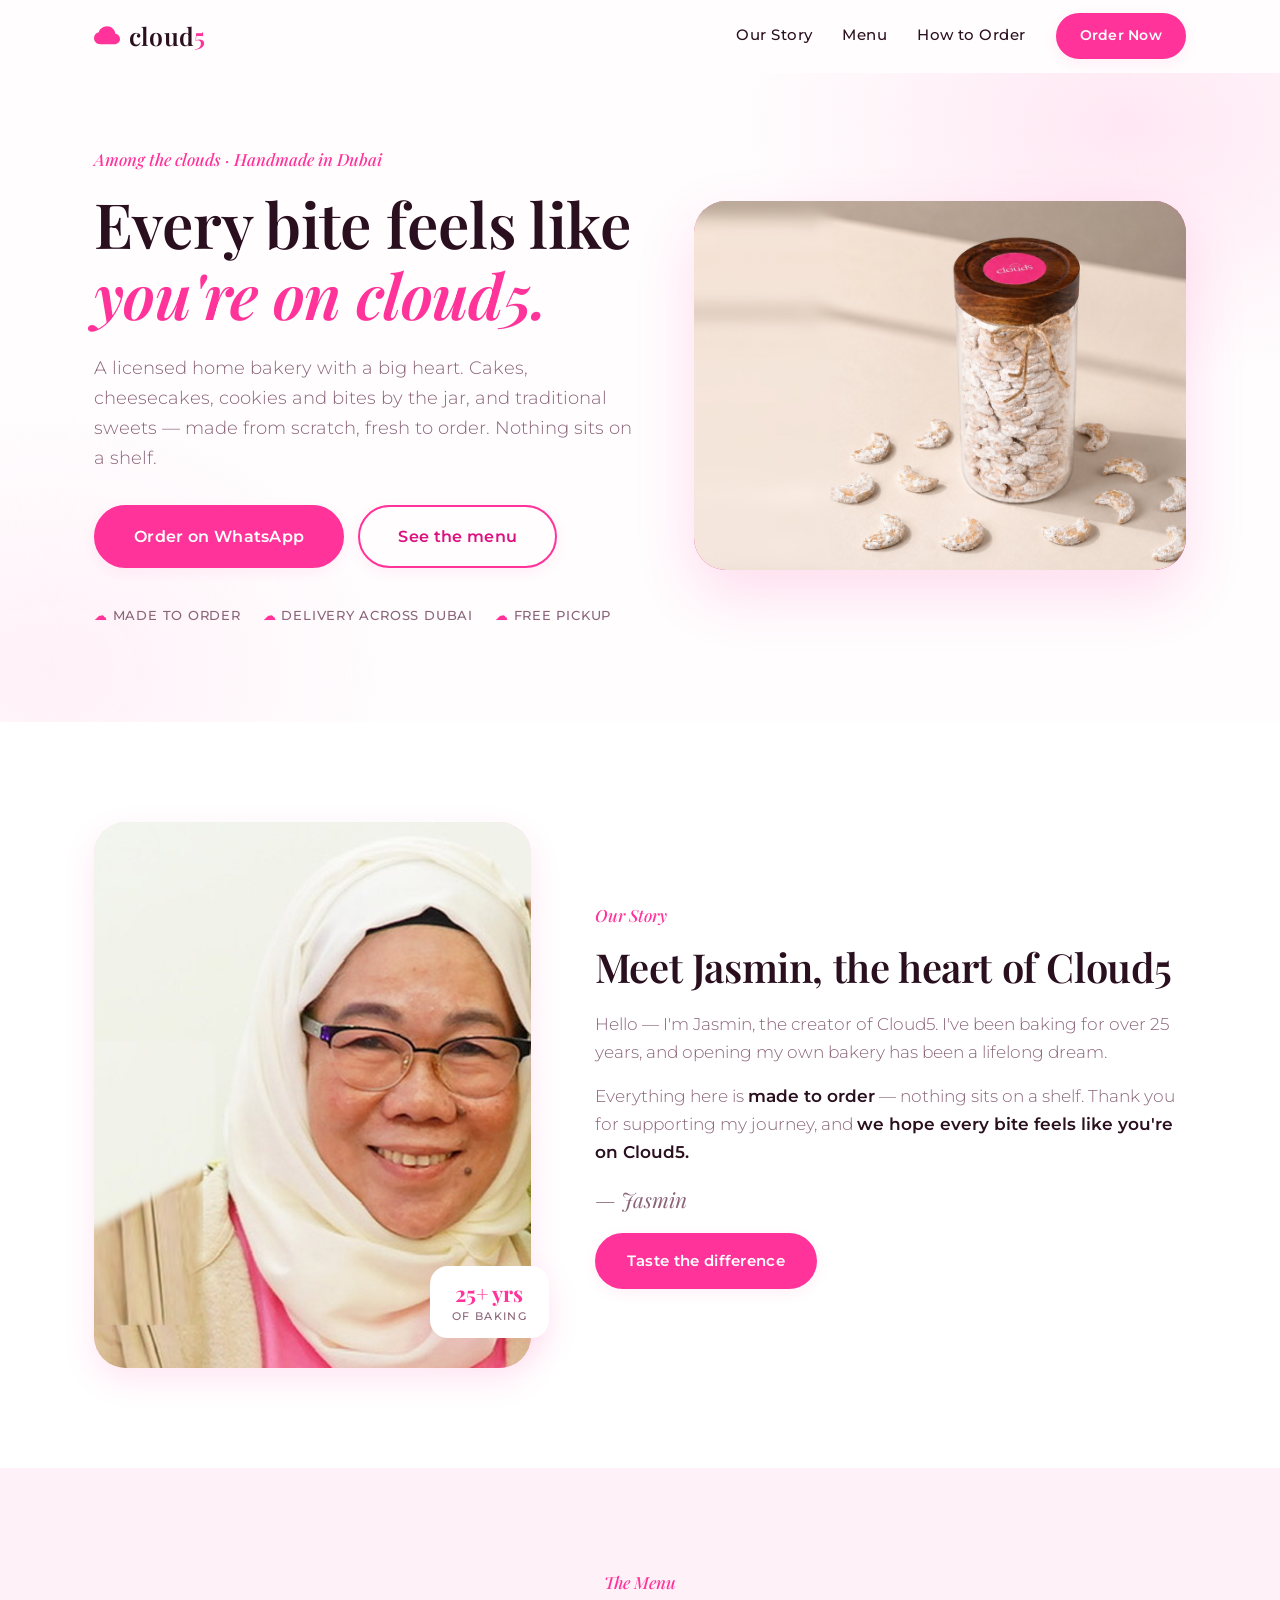
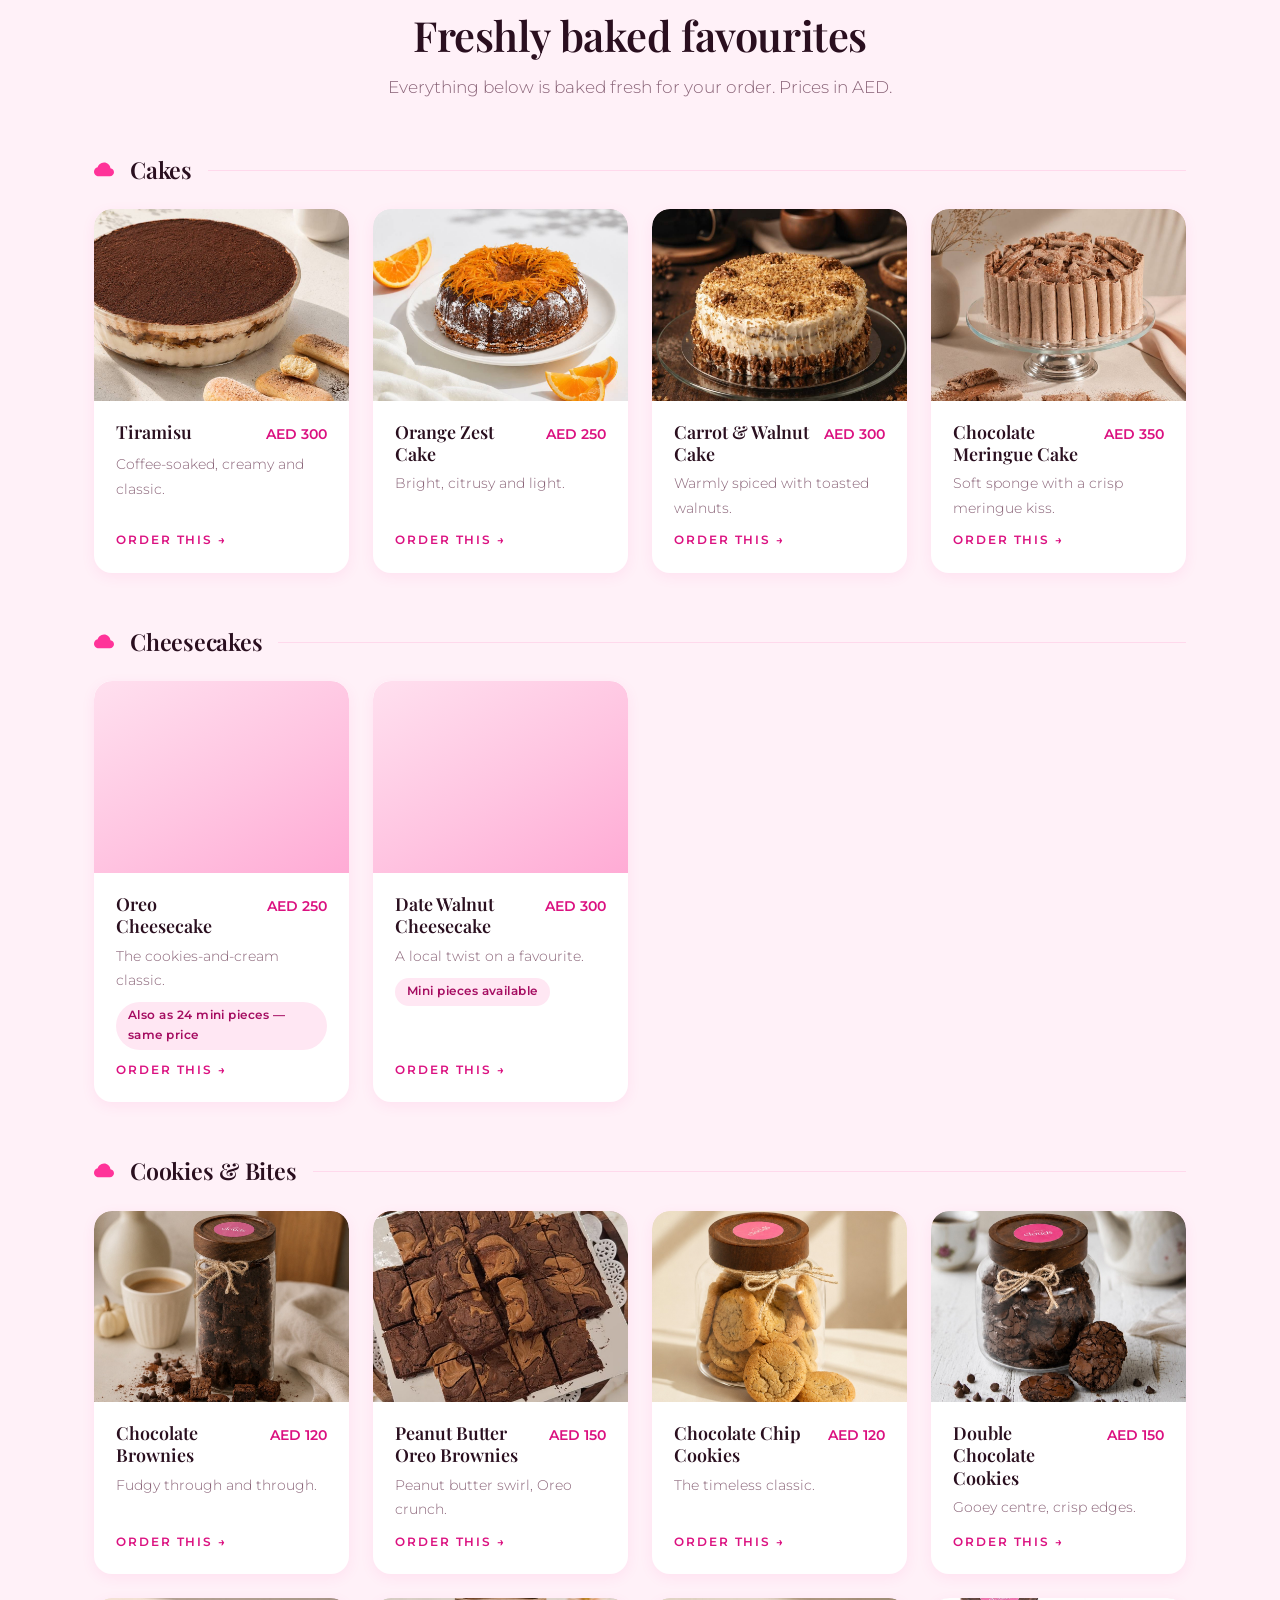
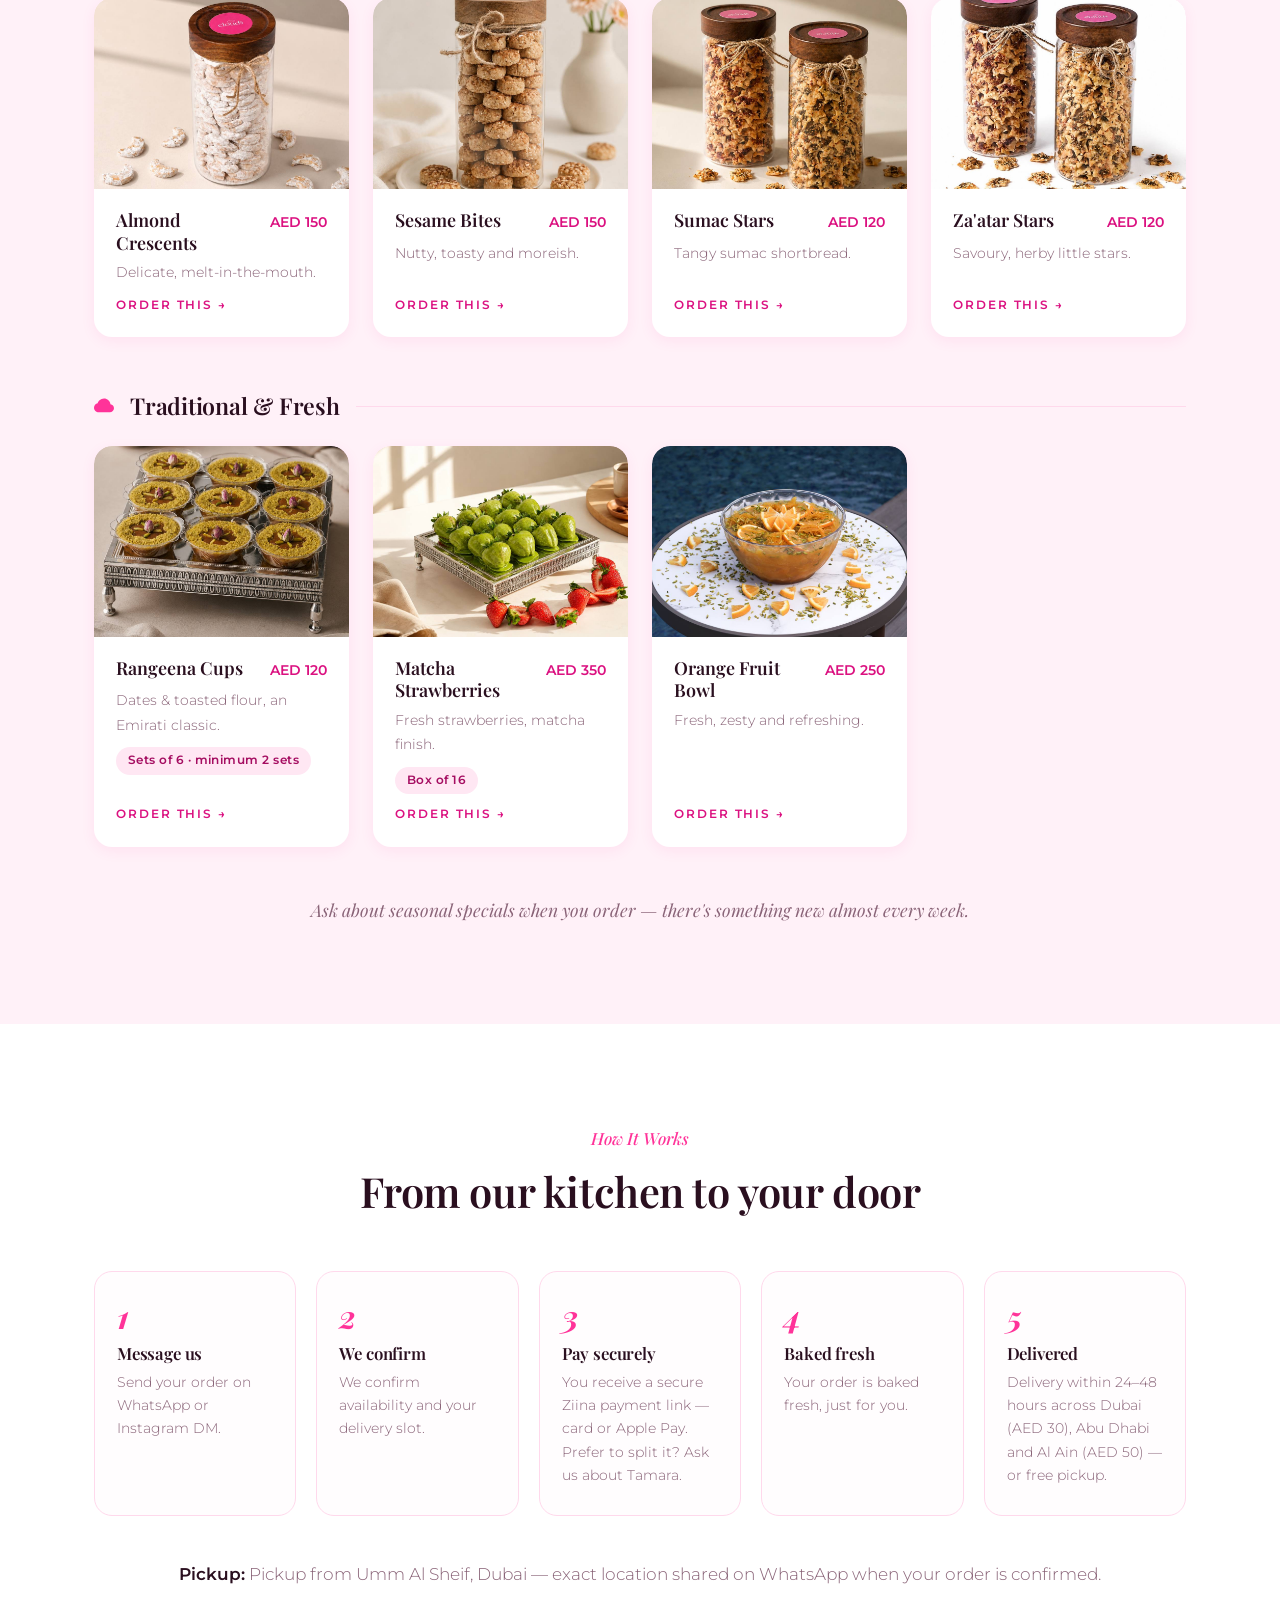
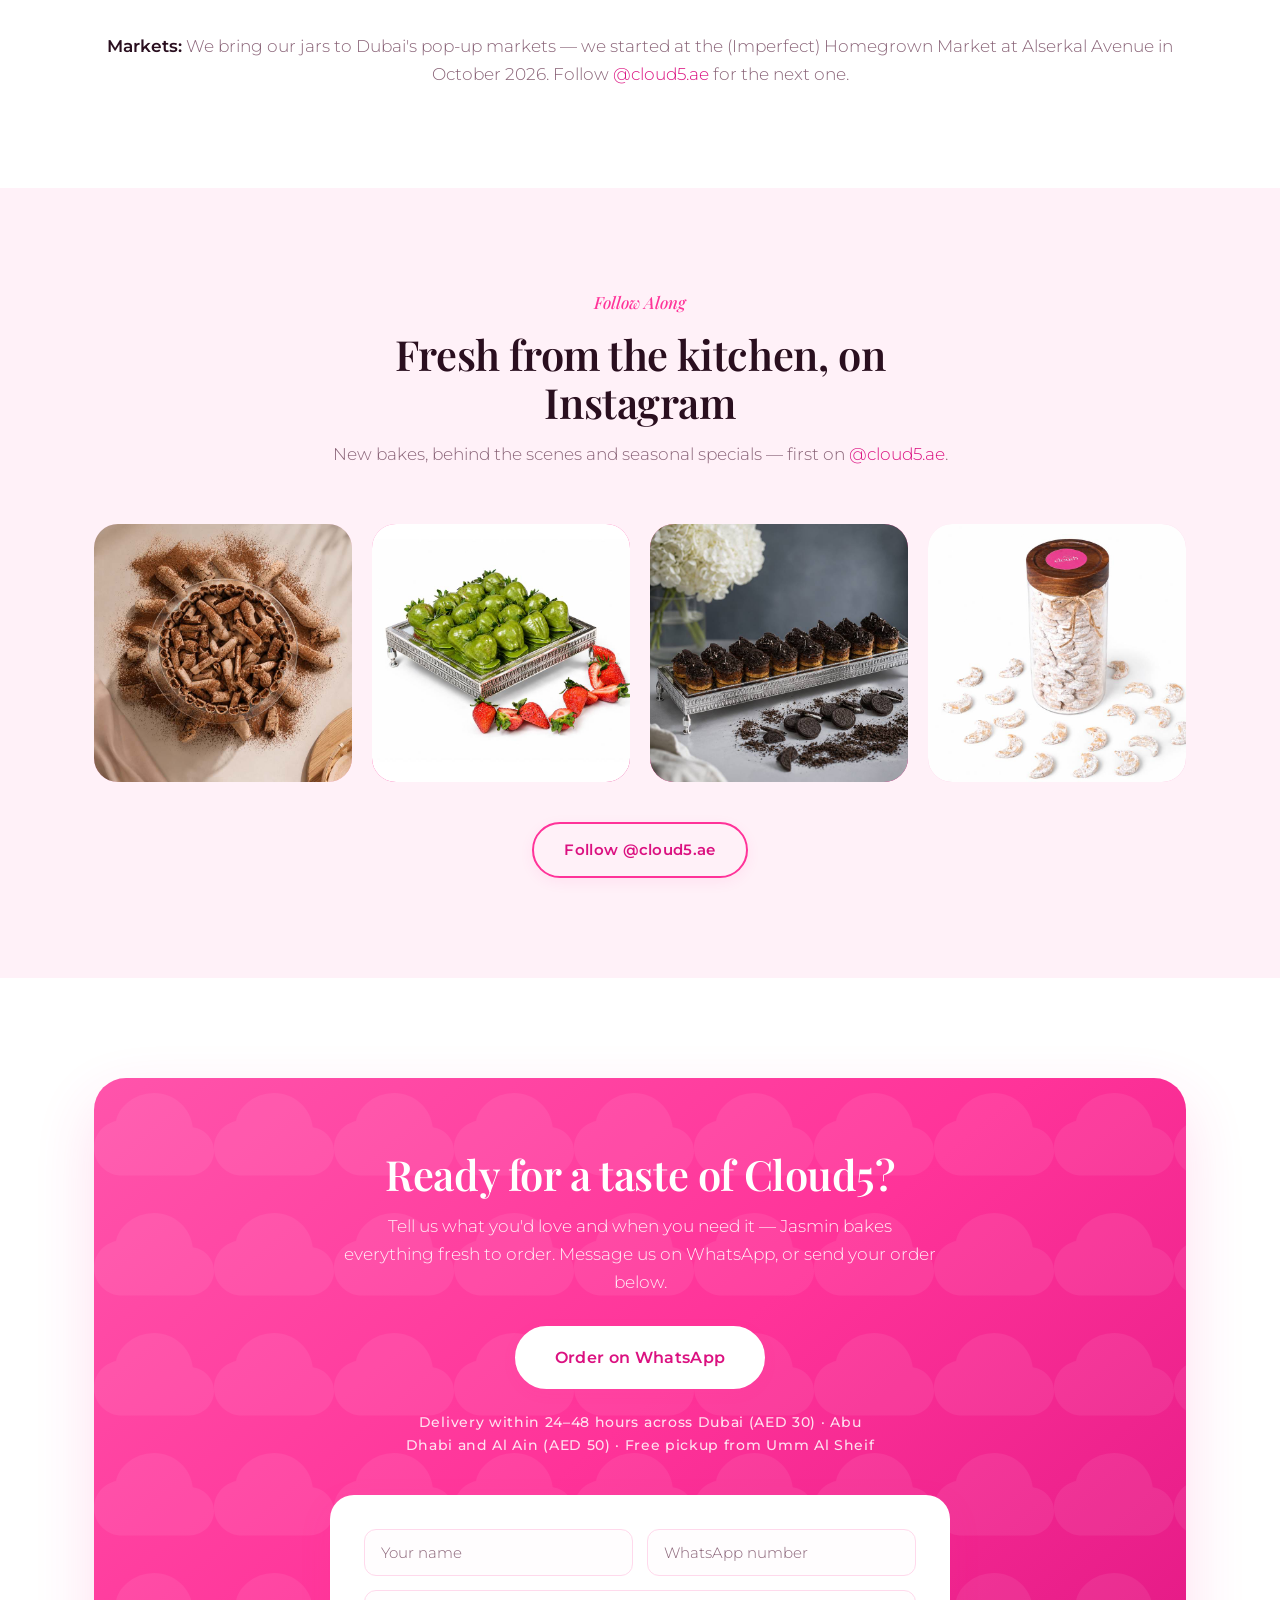
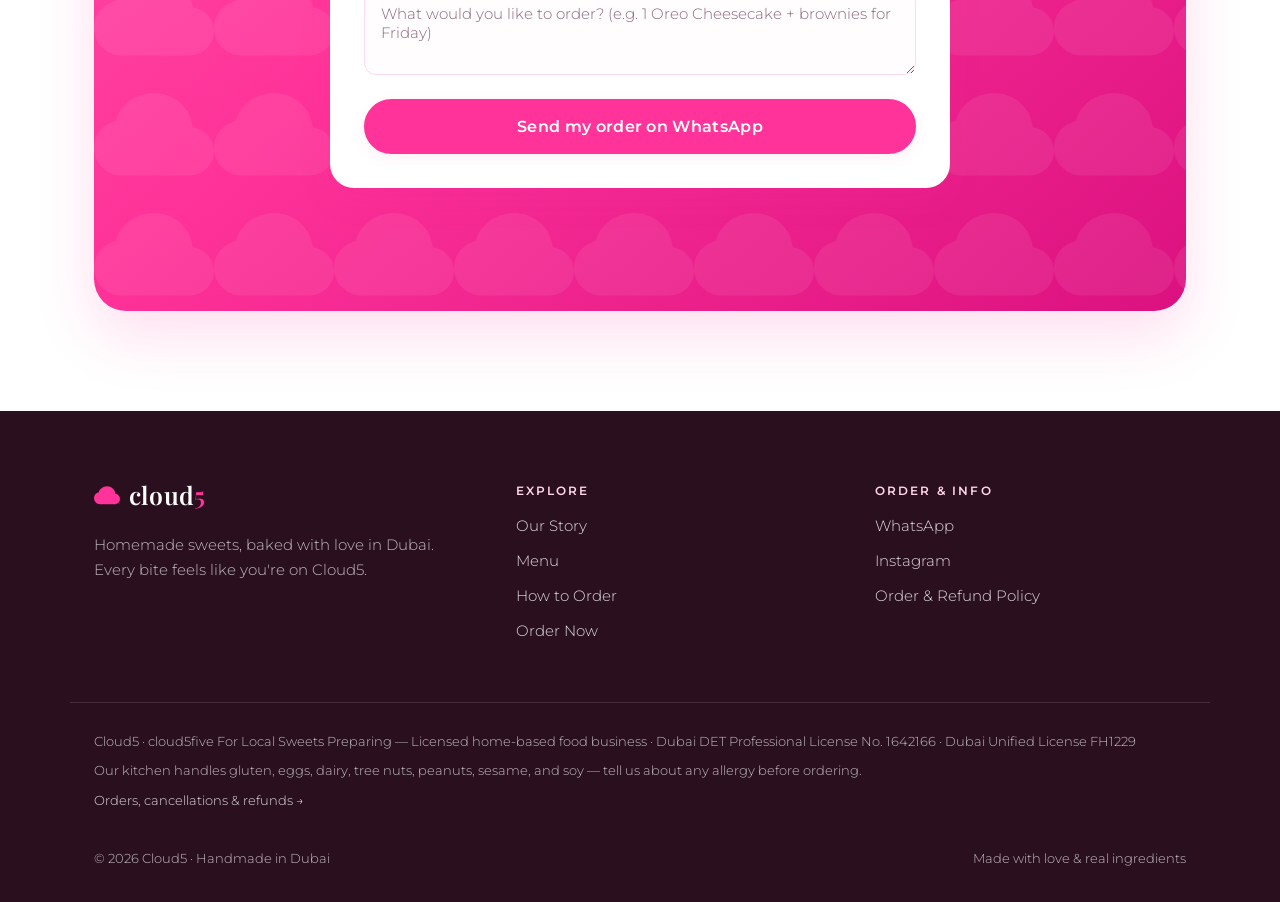
==== commit c5f15a89: "Home page: zoom the main photo in on the jar Co-Authored-By: Claude Opus 5.5 <noreply@anthropic.com>" ====
--- a/index.html
+++ b/index.html
@@ -78,7 +78,7 @@
           </div>
         </div>
         <div class="hero__media">
-          <div class="ph ph--bold ph--hero has-media" data-media-slot="hero"><img src="assets/img/hero-almond-crescents.jpg" alt="A jar of Cloud5 almond crescents with cookies scattered around it" width="1122" height="842" loading="eager" fetchpriority="high" /></div>
+          <div class="ph ph--bold ph--hero has-media" data-media-slot="hero"><img src="assets/img/hero-almond-crescents.jpg?v=2" alt="A jar of Cloud5 almond crescents with cookies scattered around it" width="1122" height="842" loading="eager" fetchpriority="high" /></div>
         </div>
       </div>
     </section>
